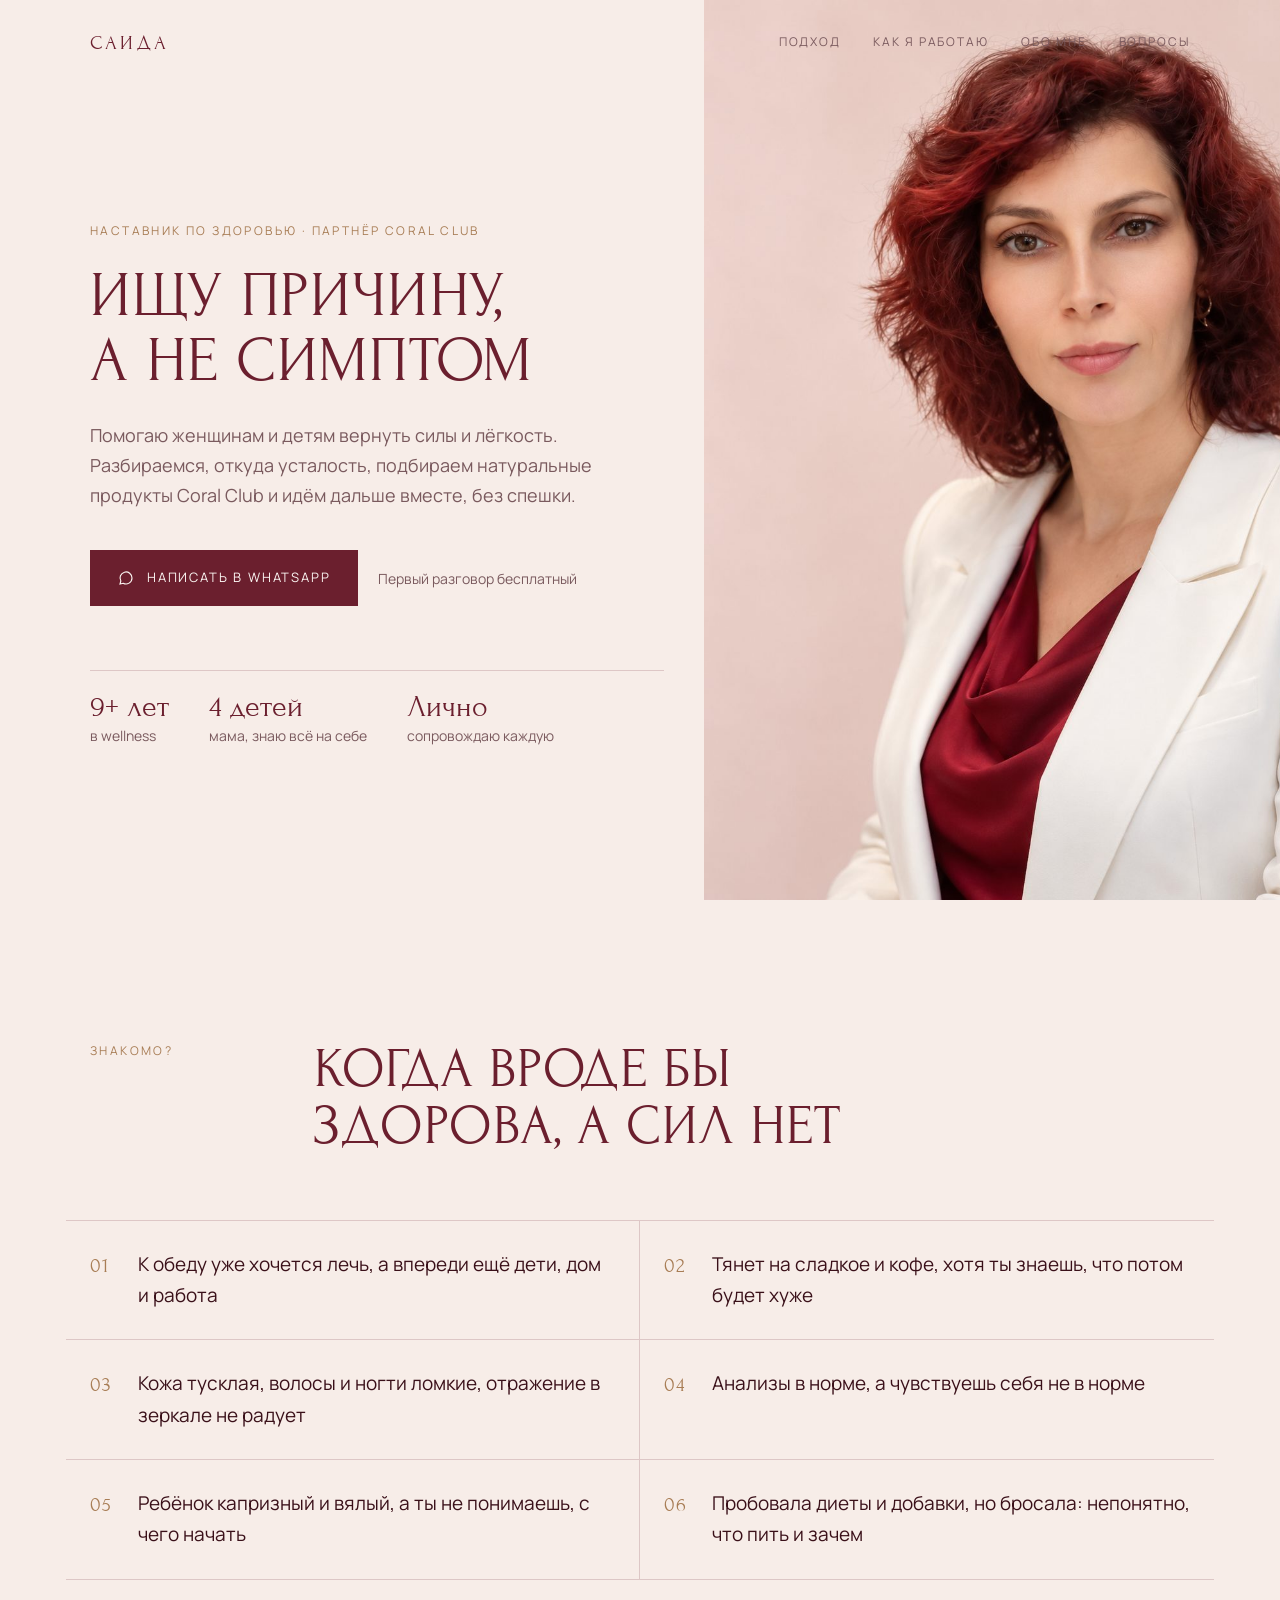
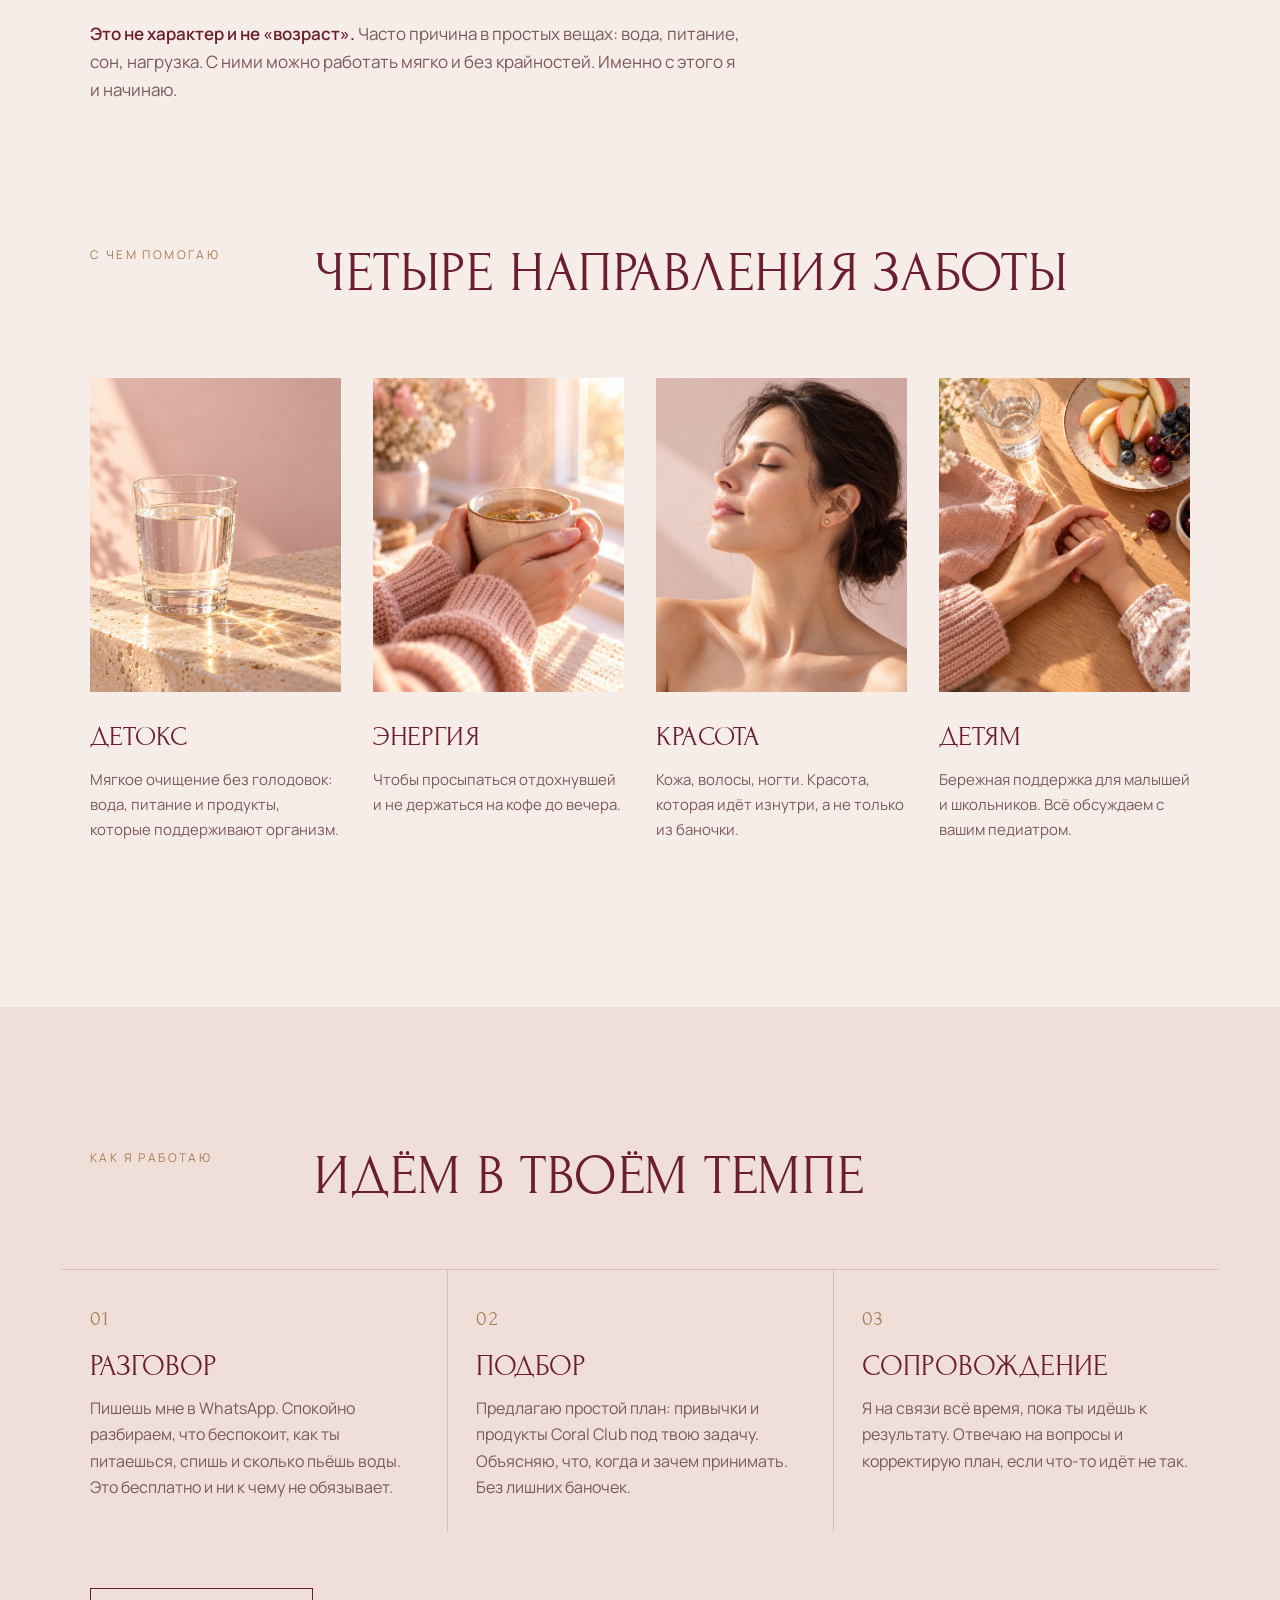
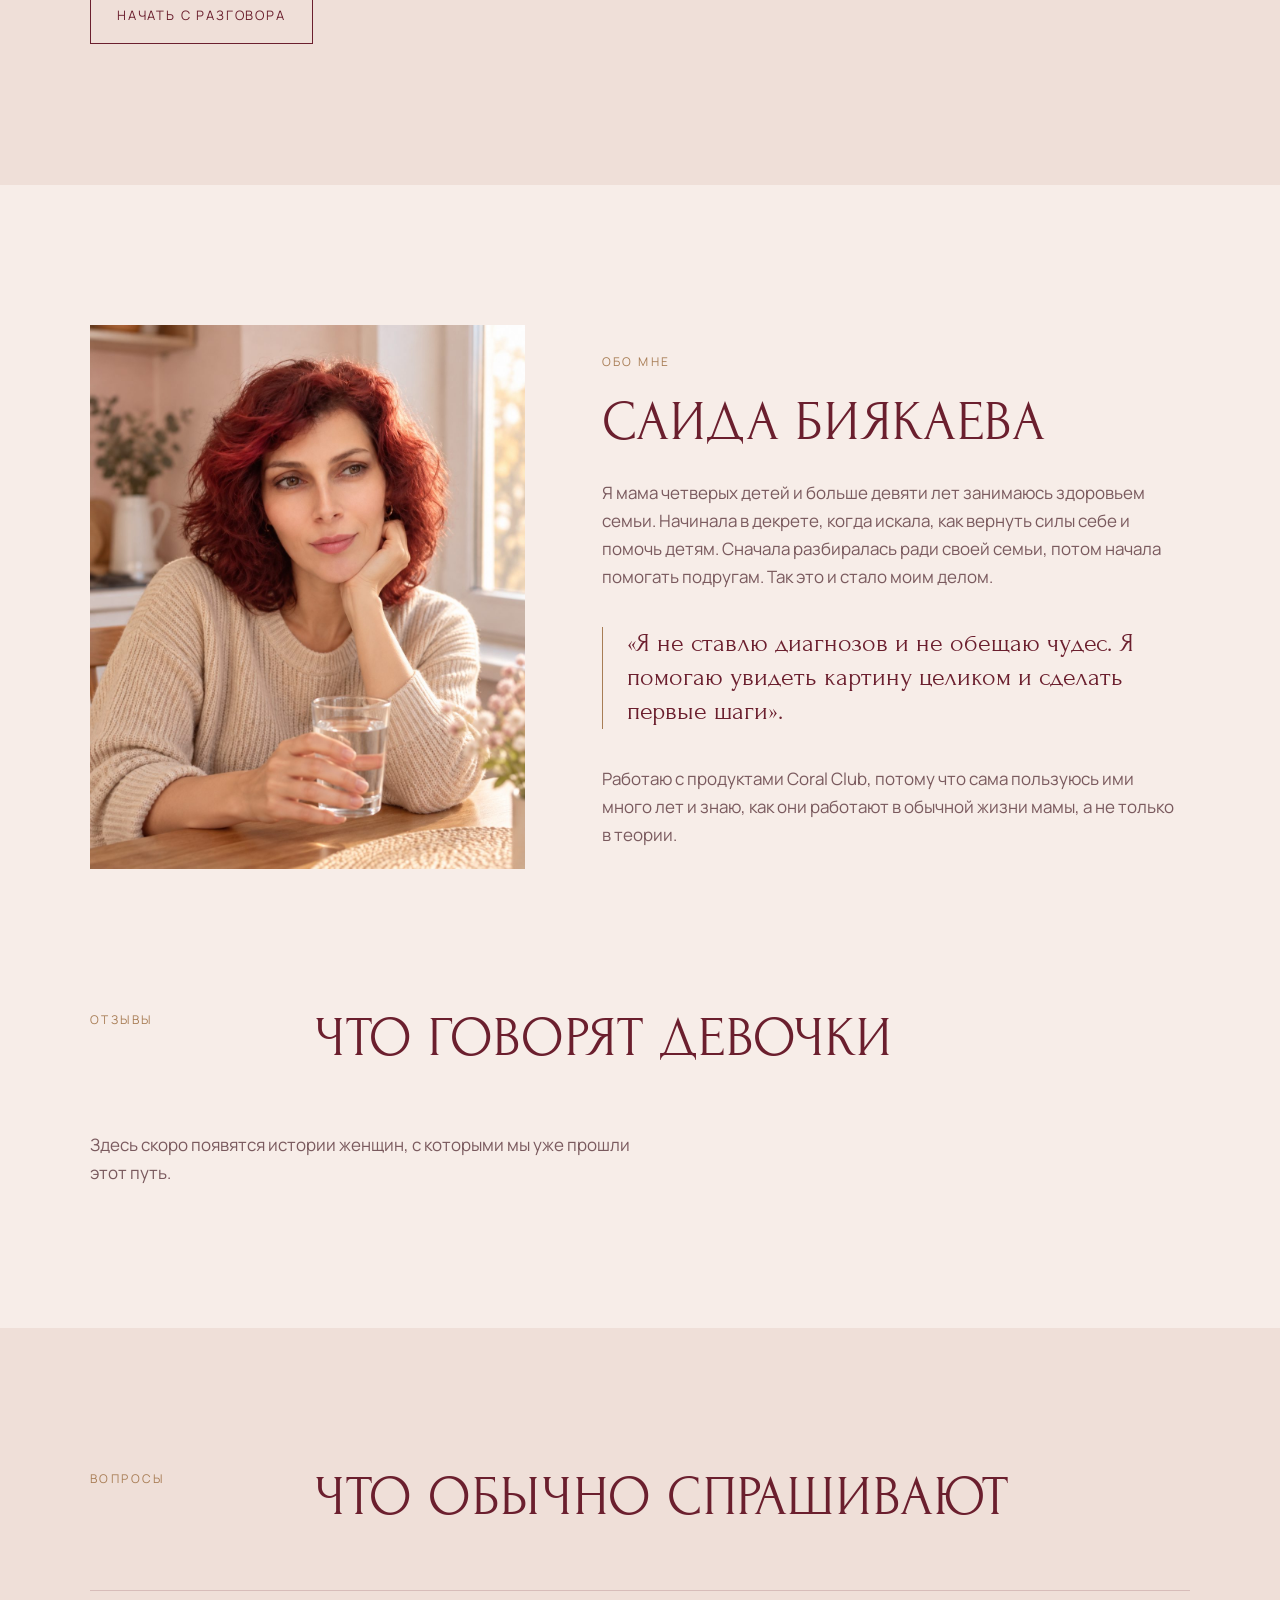
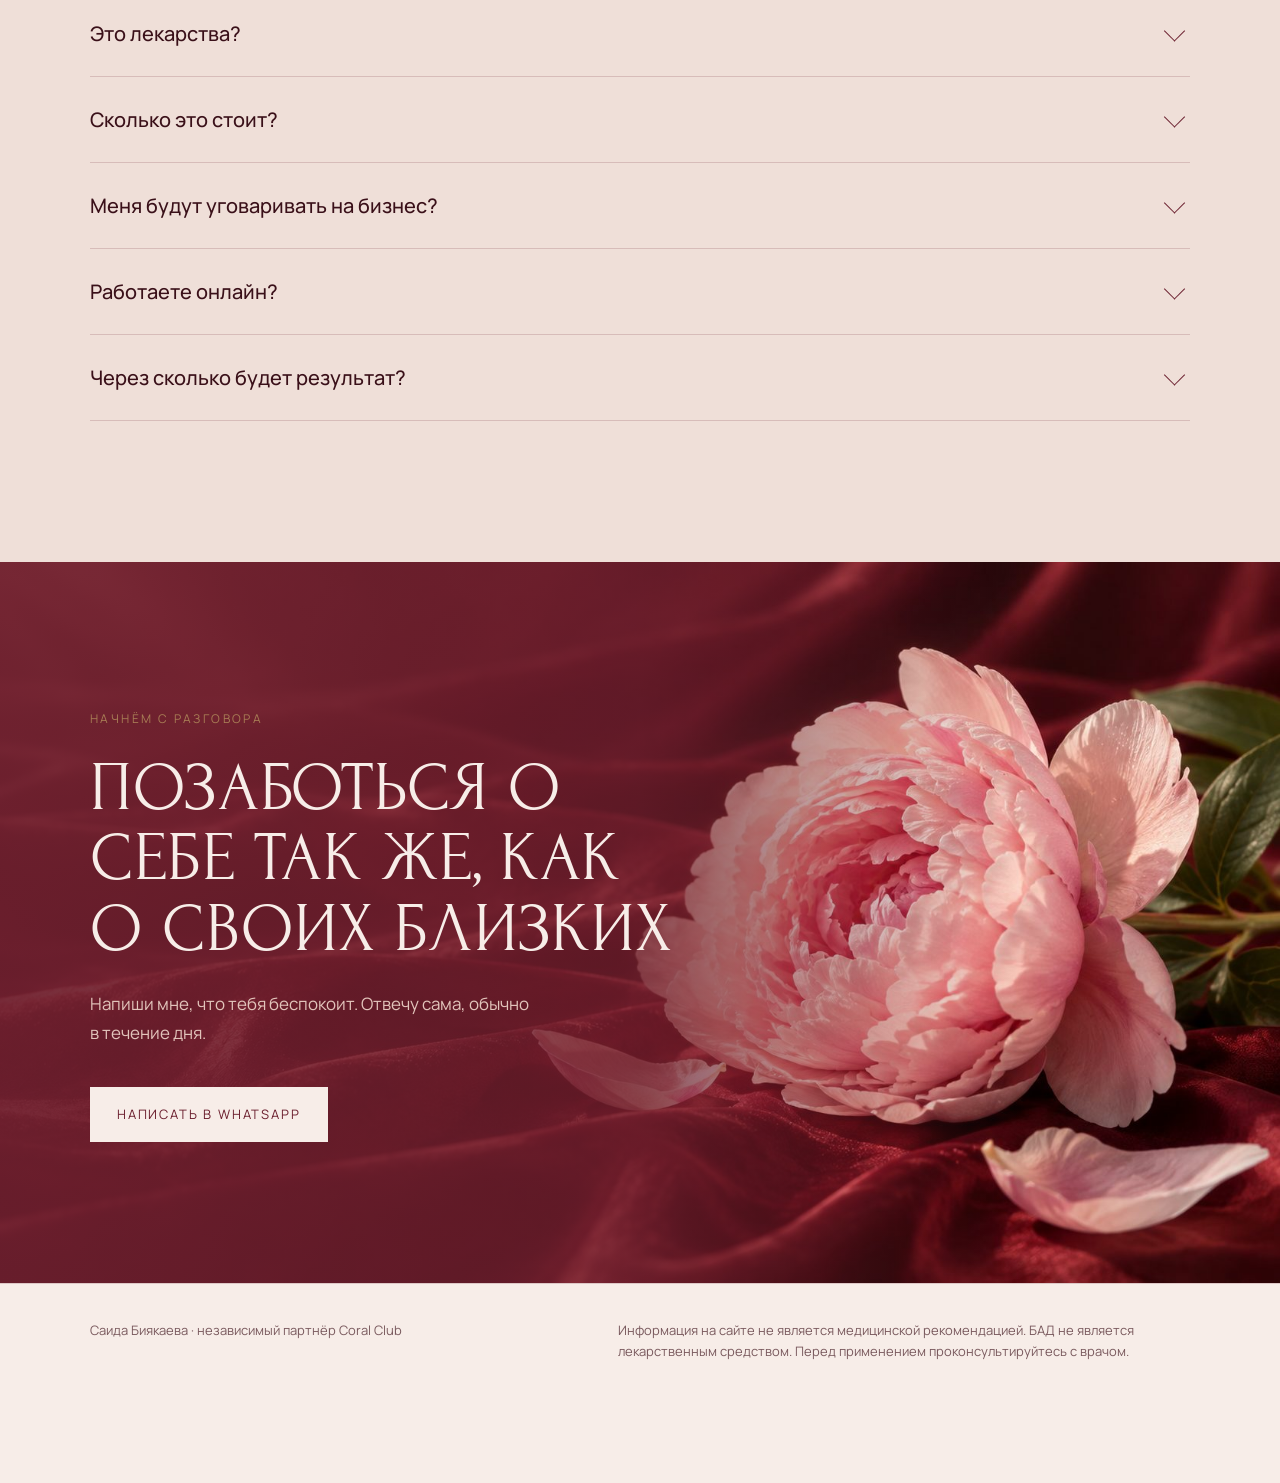
==== index.html @ 3ebedb91 "Preview: лендинг Саиды Биякаевой Co-Authored-By: Claude Opus 5.5 <noreply@anthropic.com>" ====
<!doctype html>
<html lang="ru" data-theme="powder">
<head>
<meta charset="utf-8">
<meta name="viewport" content="width=device-width, initial-scale=1">
<title>Саида Биякаева — сопровождение здоровья</title>
<meta name="robots" content="noindex, nofollow">
<meta name="description" content="Саида Биякаева, наставник по здоровью и партнёр Coral Club. Мягкое сопровождение для женщин и детей: вода, детокс, энергия, красота.">
<link rel="preconnect" href="https://fonts.googleapis.com">
<link rel="preconnect" href="https://fonts.gstatic.com" crossorigin>
<link href="https://fonts.googleapis.com/css2?family=Forum&family=Manrope:wght@400;500;600&display=swap" rel="stylesheet">
<style>
  /* Палитры: data-theme на <html>. Бордо Саиды — только текст, кнопки, линии. */
  :root,[data-theme="powder"]{
    --bg:#f7ede8; --bg-alt:#efdfd8; --surface:#fbf5f2;
    --text:#3a1019; --text-mute:#7a5a5e; --accent:#6b1f2e; --accent-ink:#fbf5f2;
    --line:rgba(107,31,46,.18); --brass:#a87d55;
    --shot-a:#e8d3cb; --shot-b:#d9bcb2; --shot-ink:#7a5a5e;
    --final-bg:#6b1f2e; --final-text:#f7ede8; --final-mute:#e2c4bb;
  }
  [data-theme="milk"]{
    --bg:#fbf8f5; --bg-alt:#f1e7e3; --surface:#ffffff;
    --text:#2c1a1d; --text-mute:#76676a; --accent:#7a2236; --accent-ink:#fff;
    --line:rgba(44,26,29,.14); --brass:#b08a63;
    --shot-a:#efe5e1; --shot-b:#e0d0ca; --shot-ink:#76676a;
    --final-bg:#f1e7e3; --final-text:#2c1a1d; --final-mute:#76676a;
  }
  [data-theme="rose"]{
    --bg:#f4e4e3; --bg-alt:#fbf3f1; --surface:#fffaf8;
    --text:#43121f; --text-mute:#80585f; --accent:#8c2840; --accent-ink:#fff;
    --line:rgba(140,40,64,.2); --brass:#b4876a;
    --shot-a:#ead1cf; --shot-b:#dbb6b3; --shot-ink:#80585f;
    --final-bg:#8c2840; --final-text:#fff4f2; --final-mute:#f0c9c9;
  }
  :root{ --wrap:1180px; --gut:clamp(16px,4vw,40px); }
  *{box-sizing:border-box;margin:0;padding:0}
  html{scroll-behavior:smooth}
  body{background:var(--bg);color:var(--text);font:400 17px/1.65 Manrope,system-ui,sans-serif;-webkit-font-smoothing:antialiased;transition:background .3s,color .3s}
  img{display:block;max-width:100%}
  a{color:inherit}
  .wrap{max-width:var(--wrap);margin:0 auto;padding:0 var(--gut)}
  .display{font-family:Forum,serif;font-weight:400;text-transform:uppercase;letter-spacing:.01em;line-height:1.02;text-wrap:balance;color:var(--accent)}
  .eyebrow{font-size:12px;letter-spacing:.2em;text-transform:uppercase;color:var(--brass)}
  .num{font-family:Forum,serif;color:var(--brass);font-size:20px;letter-spacing:.06em}
  p{text-wrap:pretty}

  .btn{display:inline-flex;align-items:center;gap:12px;border:1px solid var(--accent);background:var(--accent);color:var(--accent-ink);padding:16px 26px;font-size:13px;letter-spacing:.14em;text-transform:uppercase;text-decoration:none;transition:background .25s,color .25s,border-color .25s}
  .btn:hover{background:transparent;color:var(--accent)}
  .btn-ghost{background:transparent;color:var(--accent)}
  .btn-ghost:hover{background:var(--accent);color:var(--accent-ink)}
  .btn svg{width:18px;height:18px}
  :focus-visible{outline:2px solid var(--brass);outline-offset:3px}

  .shot{position:relative;background:linear-gradient(165deg,var(--shot-a) 0%,var(--shot-b) 100%);overflow:hidden}
  .shot img{width:100%;height:100%;object-fit:cover;position:relative;z-index:1}
  .shot::after{content:attr(data-art);position:absolute;inset:auto 0 0 0;padding:16px;font-size:12px;line-height:1.5;color:var(--shot-ink);letter-spacing:.02em}

  .top{position:absolute;inset:0 0 auto 0;z-index:5}
  .top .wrap{display:flex;justify-content:space-between;align-items:center;height:84px}
  .logo{font-family:Forum,serif;font-size:20px;letter-spacing:.16em;text-transform:uppercase;text-decoration:none;color:var(--accent)}
  .menu{display:flex;gap:32px;font-size:12px;letter-spacing:.16em;text-transform:uppercase}
  .menu a{text-decoration:none;color:var(--text-mute)} .menu a:hover{color:var(--accent)}

  .hero{min-height:100svh;display:grid;grid-template-columns:1.1fr .9fr}
  .hero-text{display:flex;flex-direction:column;justify-content:center;padding:140px var(--gut) 72px max(var(--gut),calc((100vw - var(--wrap))/2 + var(--gut)))}
  .hero h1{font-size:clamp(40px,5vw,76px);margin:22px 0 28px}
  .hero .lead{max-width:30em;color:var(--text-mute);font-size:18px}
  .hero .actions{margin-top:40px;display:flex;gap:20px;align-items:center;flex-wrap:wrap}
  .hero .note{font-size:14px;color:var(--text-mute)}
  .hero .shot{min-height:560px}
  .facts{border-top:1px solid var(--line);margin-top:64px;padding-top:20px;display:flex;gap:40px;flex-wrap:wrap;font-size:14px;color:var(--text-mute)}
  .facts b{display:block;font-family:Forum,serif;font-weight:400;font-size:30px;color:var(--accent);line-height:1.1}

  section{padding:clamp(80px,11vw,150px) 0}
  .sec-head{display:grid;grid-template-columns:200px 1fr;gap:24px;margin-bottom:64px}
  .sec-head h2{font-size:clamp(34px,4.4vw,60px)}

  .signs{display:grid;grid-template-columns:repeat(2,1fr);border-top:1px solid var(--line);margin-inline:-24px}
  .signs li{list-style:none;padding:28px 24px;border-bottom:1px solid var(--line);display:grid;grid-template-columns:48px 1fr;font-size:19px}
  .signs li:nth-child(odd){border-right:1px solid var(--line)}
    .signs-foot{margin-top:40px;max-width:40em;color:var(--text-mute)}
  .signs-foot strong{color:var(--accent);font-weight:600}

  .areas{display:grid;grid-template-columns:repeat(4,1fr);gap:8px;margin-inline:-12px}
  .area{padding:12px 12px 24px}
  .area .shot{aspect-ratio:4/5}
  .area h3{font-family:Forum,serif;font-weight:400;font-size:28px;text-transform:uppercase;margin:22px 0 8px;color:var(--accent)}
  .area p{font-size:15px;color:var(--text-mute)}

  .light-sec{background:var(--bg-alt)}
  .steps{display:grid;grid-template-columns:repeat(3,1fr);border-top:1px solid var(--line);margin-inline:-28px}
  .step{padding:32px 28px 32px}
  .step+.step{border-left:1px solid var(--line)}
  .step h3{font-family:Forum,serif;font-weight:400;font-size:30px;text-transform:uppercase;margin:16px 0 12px;line-height:1.05;color:var(--accent)}
  .step p{color:var(--text-mute);font-size:16px}

  .about{display:grid;grid-template-columns:.85fr 1.15fr;gap:clamp(32px,6vw,96px);align-items:center}
  .about .shot{aspect-ratio:4/5}
  .about h2{font-size:clamp(34px,4.4vw,60px);margin:20px 0 28px}
  .about p+p{margin-top:18px}
  .about p{color:var(--text-mute)}
  .about .quote{font-family:Forum,serif;font-size:26px;line-height:1.3;color:var(--accent);border-left:1px solid var(--brass);padding-left:24px;margin:36px 0}

  .reviews{display:grid;grid-template-columns:repeat(3,1fr);gap:20px}
  .review{background:var(--surface);border:1px solid var(--line);padding:32px;display:flex;flex-direction:column;justify-content:space-between;min-height:280px}
  .review p{font-size:16px}
  .review footer{margin-top:28px;font-size:13px;color:var(--text-mute);letter-spacing:.04em}
  .todo{border-style:dashed}

  .faq{border-top:1px solid var(--line)}
  .faq details{border-bottom:1px solid var(--line)}
  .faq summary{list-style:none;cursor:pointer;padding:26px 48px 26px 0;font-size:20px;font-weight:500;position:relative}
  .faq summary::-webkit-details-marker{display:none}
  .faq summary::after{content:"";position:absolute;right:8px;top:50%;width:14px;height:14px;border-right:1px solid var(--accent);border-bottom:1px solid var(--accent);transform:translateY(-70%) rotate(45deg);transition:transform .25s}
  .faq details[open] summary::after{transform:translateY(-30%) rotate(-135deg)}
  .faq details p{padding:0 0 28px;max-width:44em;color:var(--text-mute)}

  .final{position:relative;overflow:hidden;background:var(--final-bg);color:var(--final-text)}
  .final .shot{position:absolute;inset:0;z-index:0;background:none}
  .final .shot img{object-position:right center}
  .final::before{content:"";position:absolute;inset:0;z-index:1;background:linear-gradient(90deg,color-mix(in srgb,var(--final-bg) 92%,transparent) 0%,color-mix(in srgb,var(--final-bg) 78%,transparent) 50%,transparent 80%)}
  .final .shot::after{display:none}
  .final .wrap{position:relative;z-index:2}
  .final .display{color:var(--final-text)}
  .final h2{font-size:clamp(40px,5.4vw,78px);margin:22px 0 26px;max-width:10em}
  .final p{color:var(--final-mute);max-width:26em;margin:0 0 40px}
  .final .btn{background:var(--final-text);color:var(--final-bg);border-color:var(--final-text)}
  [data-theme="milk"] .final .btn{background:var(--accent);color:var(--accent-ink);border-color:var(--accent)}


  /* Интерактивные карточки: подъём, «магнит» за курсором, светлый тон */
  .lift{position:relative;cursor:default;transform:translate3d(0,0,0);transition:transform .45s cubic-bezier(.2,.8,.2,1),background-color .3s ease,box-shadow .45s ease;-webkit-tap-highlight-color:transparent}
  .lift.is-on{z-index:2;background-color:var(--surface);transform:translate3d(var(--mx,0px),calc(var(--my,0px) - 8px),0);box-shadow:0 22px 44px -22px rgba(107,31,46,.35),0 2px 8px rgba(107,31,46,.06)}
  .lift.is-on .num{color:var(--accent)}
  .lift .num,.lift h3{transition:color .3s}
  .review.lift.is-on{border-color:transparent}
  @media (prefers-reduced-motion:reduce){ .lift.is-on{transform:none} }
  .foot{border-top:1px solid var(--line);padding:36px 0 120px;font-size:13px;color:var(--text-mute)}
  .foot .wrap{display:flex;justify-content:space-between;gap:24px;flex-wrap:wrap}
  .foot .disc{max-width:44em}

  .sticky{position:fixed;left:16px;right:16px;bottom:16px;z-index:20;display:none;justify-content:center}
  .sticky .btn{width:100%;justify-content:center;box-shadow:0 10px 30px rgba(60,10,20,.25)}


  @media (max-width:980px){ .areas{grid-template-columns:repeat(2,1fr)} .reviews{grid-template-columns:1fr} }
  @media (max-width:820px){
    body{font-size:16px}
    .menu{display:none}
    .hero{grid-template-columns:1fr;min-height:auto}
    .hero .shot{order:-1;min-height:0;aspect-ratio:4/5;max-height:72svh}
    .hero-text{padding:40px var(--gut) 64px}
    .facts{gap:28px}
    .sec-head{grid-template-columns:1fr;margin-bottom:40px}
    .signs{grid-template-columns:1fr}
    .signs{margin-inline:-16px}
    .signs li:nth-child(n){padding:22px 16px;border-right:0}
    .areas{margin-inline:-8px} .area{padding:8px 8px 20px}
    .steps{grid-template-columns:1fr}
    .steps{margin-inline:-16px}
    .step,.step+.step{border-left:0;padding:28px 16px;border-bottom:1px solid var(--line)}
    .about{grid-template-columns:1fr}
    .sticky{display:flex}
    .final::before{background:color-mix(in srgb,var(--final-bg) 78%,transparent)}
    .final .shot img{object-position:72% center}
  }
  @media (max-width:520px){ .areas{grid-template-columns:1fr} }
  @media (prefers-reduced-motion:reduce){ html{scroll-behavior:auto} *{transition:none!important} }
</style>
</head>
<body>

<header class="top">
  <div class="wrap">
    <a class="logo" href="#">Саида</a>
    <nav class="menu" aria-label="Разделы">
      <a href="#approach">Подход</a><a href="#steps">Как я работаю</a><a href="#about">Обо мне</a><a href="#faq">Вопросы</a>
    </nav>
  </div>
</header>

<main>
  <!-- 1. Первый экран -->
  <section class="hero" style="padding:0">
    <div class="hero-text">
      <span class="eyebrow">Наставник по здоровью · партнёр Coral Club</span>
      <h1 class="display">Ищу причину,<br>а не симптом</h1>
      <p class="lead">Помогаю женщинам и детям вернуть силы и лёгкость. Разбираемся, откуда усталость, подбираем натуральные продукты Coral Club и идём дальше вместе, без спешки.</p>
      <div class="actions">
        <a class="btn wa" href="#"><svg viewBox="0 0 24 24" fill="none" stroke="currentColor" stroke-width="1.5" aria-hidden="true"><path d="M20 12a8 8 0 0 1-11.8 7L4 20l1.1-4A8 8 0 1 1 20 12Z"/></svg>Написать в WhatsApp</a>
        <span class="note">Первый разговор бесплатный</span>
      </div>
      <div class="facts">
        <div><b>9+ лет</b>в wellness</div>
        <div><b>4 детей</b>мама, знаю всё на себе</div>
        <div><b>Лично</b>сопровождаю каждую</div>
      </div>
    </div>
    <figure class="shot" data-art="ФОТО САИДЫ: по пояс, белый жакет, мягкий дневной свет, светлый фон. Файл img/saida-hero.jpg">
      <img src="img/saida-hero.jpg" alt="Саида Биякаева" onerror="this.remove()">
    </figure>
  </section>

  <!-- 2. Знакомо? -->
  <section id="approach">
    <div class="wrap">
      <div class="sec-head">
        <span class="eyebrow">Знакомо?</span>
        <h2 class="display">Когда вроде бы здорова, а сил нет</h2>
      </div>
      <ul class="signs">
        <li class="lift"><span class="num">01</span>К обеду уже хочется лечь, а впереди ещё дети, дом и работа</li>
        <li class="lift"><span class="num">02</span>Тянет на сладкое и кофе, хотя ты знаешь, что потом будет хуже</li>
        <li class="lift"><span class="num">03</span>Кожа тусклая, волосы и ногти ломкие, отражение в зеркале не радует</li>
        <li class="lift"><span class="num">04</span>Анализы в норме, а чувствуешь себя не в норме</li>
        <li class="lift"><span class="num">05</span>Ребёнок капризный и вялый, а ты не понимаешь, с чего начать</li>
        <li class="lift"><span class="num">06</span>Пробовала диеты и добавки, но бросала: непонятно, что пить и зачем</li>
      </ul>
      <p class="signs-foot"><strong>Это не характер и не «возраст».</strong> Часто причина в простых вещах: вода, питание, сон, нагрузка. С ними можно работать мягко и без крайностей. Именно с этого я и начинаю.</p>
    </div>
  </section>

  <!-- 3. Направления -->
  <section style="padding-top:0">
    <div class="wrap">
      <div class="sec-head">
        <span class="eyebrow">С чем помогаю</span>
        <h2 class="display">Четыре направления заботы</h2>
      </div>
      <div class="areas">
        <article class="area lift">
          <figure class="shot" data-art="Стакан воды в солнечном луче, светлый фон. img/water.jpg"><img src="img/water.jpg" alt="" onerror="this.remove()"></figure>
          <h3>Детокс</h3>
          <p>Мягкое очищение без голодовок: вода, питание и продукты, которые поддерживают организм.</p>
        </article>
        <article class="area lift">
          <figure class="shot" data-art="Утро, руки держат чашку у окна. img/energy.jpg"><img src="img/energy.jpg" alt="" onerror="this.remove()"></figure>
          <h3>Энергия</h3>
          <p>Чтобы просыпаться отдохнувшей и не держаться на кофе до вечера.</p>
        </article>
        <article class="area lift">
          <figure class="shot" data-art="Профиль женщины, боковой свет, кожа крупно. img/beauty.jpg"><img src="img/beauty.jpg" alt="" onerror="this.remove()"></figure>
          <h3>Красота</h3>
          <p>Кожа, волосы, ногти. Красота, которая идёт изнутри, а не только из баночки.</p>
        </article>
        <article class="area lift">
          <figure class="shot" data-art="Рука мамы и ладошка ребёнка, фрукты на столе. img/kids.jpg"><img src="img/kids.jpg" alt="" onerror="this.remove()"></figure>
          <h3>Детям</h3>
          <p>Бережная поддержка для малышей и школьников. Всё обсуждаем с вашим педиатром.</p>
        </article>
      </div>
    </div>
  </section>

  <!-- 4. Как я работаю -->
  <section id="steps" class="light-sec">
    <div class="wrap">
      <div class="sec-head">
        <span class="eyebrow">Как я работаю</span>
        <h2 class="display">Идём в твоём темпе</h2>
      </div>
      <div class="steps">
        <div class="step lift"><span class="num">01</span><h3>Разговор</h3><p>Пишешь мне в WhatsApp. Спокойно разбираем, что беспокоит, как ты питаешься, спишь и сколько пьёшь воды. Это бесплатно и ни к чему не обязывает.</p></div>
        <div class="step lift"><span class="num">02</span><h3>Подбор</h3><p>Предлагаю простой план: привычки и продукты Coral Club под твою задачу. Объясняю, что, когда и зачем принимать. Без лишних баночек.</p></div>
        <div class="step lift"><span class="num">03</span><h3>Сопровождение</h3><p>Я на связи всё время, пока ты идёшь к результату. Отвечаю на вопросы и корректирую план, если что-то идёт не так.</p></div>
      </div>
      <div style="margin-top:56px"><a class="btn btn-ghost wa" href="#">Начать с разговора</a></div>
    </div>
  </section>

  <!-- 5. Обо мне -->
  <section id="about">
    <div class="wrap about">
      <figure class="shot" data-art="ВТОРОЕ ФОТО САИДЫ: в жизни, дома или с продуктами, тёплый свет. img/saida-about.jpg">
        <img src="img/saida-about.jpg" alt="Саида Биякаева" onerror="this.remove()">
      </figure>
      <div>
        <span class="eyebrow">Обо мне</span>
        <h2 class="display">Саида Биякаева</h2>
        <p>Я мама четверых детей и больше девяти лет занимаюсь здоровьем семьи. Начинала в декрете, когда искала, как вернуть силы себе и помочь детям. Сначала разбиралась ради своей семьи, потом начала помогать подругам. Так это и стало моим делом.</p>
        <p class="quote">«Я не ставлю диагнозов и не обещаю чудес. Я помогаю увидеть картину целиком и сделать первые шаги».</p>
        <p>Работаю с продуктами Coral Club, потому что сама пользуюсь ими много лет и знаю, как они работают в обычной жизни мамы, а не только в теории.</p>
      </div>
    </div>
  </section>

  <!-- 6. Отзывы -->
  <section style="padding-top:0">
    <div class="wrap">
      <div class="sec-head">
        <span class="eyebrow">Отзывы</span>
        <h2 class="display">Что говорят девочки</h2>
      </div>
      <p style="color:var(--text-mute);max-width:36em">Здесь скоро появятся истории женщин, с которыми мы уже прошли этот путь.</p>
    </div>
  </section>

  <!-- 7. Вопросы -->
  <section id="faq" class="light-sec">
    <div class="wrap">
      <div class="sec-head">
        <span class="eyebrow">Вопросы</span>
        <h2 class="display">Что обычно спрашивают</h2>
      </div>
      <div class="faq">
        <details><summary>Это лекарства?</summary><p>Нет. Продукты Coral Club относятся к БАД и функциональному питанию, они не заменяют лечение. Если у вас есть диагноз, беременность или вы подбираете что-то ребёнку, обязательно согласуйте план с врачом. Я подскажу, о чём его спросить.</p></details>
        <details><summary>Сколько это стоит?</summary><p>Разговор и подбор бесплатные. Платите только за продукты, которые решите взять. Я помогу оформить клубную карту, по ней продукты дешевле, чем в розницу.</p></details>
        <details><summary>Меня будут уговаривать на бизнес?</summary><p>Нет. Если вам интересно только здоровье, мы говорим только о здоровье. О партнёрстве рассказываю, только если вы сами спросите.</p></details>
        <details><summary>Работаете онлайн?</summary><p>Да, всё сопровождение идёт в WhatsApp. Продукты доставляют по всей России.</p></details>
        <details><summary>Через сколько будет результат?</summary><p>У всех по-разному, и я не буду называть сроки наугад. Первые изменения в самочувствии многие замечают в первые недели, если меняют привычки, а не только пьют продукты.</p></details>
      </div>
    </div>
  </section>

  <!-- 8. Финал -->
  <section class="final">
    <figure class="shot" data-art=""><img src="img/peony.jpg" alt="" onerror="this.remove()"></figure>
    <div class="wrap">
      <span class="eyebrow">Начнём с разговора</span>
      <h2 class="display">Позаботься о себе так же, как о своих близких</h2>
      <p>Напиши мне, что тебя беспокоит. Отвечу сама, обычно в течение дня.</p>
      <a class="btn wa" href="#">Написать в WhatsApp</a>
    </div>
  </section>
</main>

<footer class="foot">
  <div class="wrap">
    <span>Саида Биякаева · независимый партнёр Coral Club</span>
    <span class="disc">Информация на сайте не является медицинской рекомендацией. БАД не является лекарственным средством. Перед применением проконсультируйтесь с врачом.</span>
  </div>
</footer>

<div class="sticky"><a class="btn wa" href="#">Написать в WhatsApp</a></div>

<script>
  // Одна точка правки: номер и текст первого сообщения
  const WA = 'https://wa.me/79894764183?text=' + encodeURIComponent('Здравствуйте, Саида! Я с вашего сайта, хочу узнать подробнее.');
  document.querySelectorAll('a.wa').forEach(a => { a.href = WA; a.target = '_blank'; a.rel = 'noopener'; });


  // Карточки-«магниты». Мышь: подъём при наведении + лёгкое притяжение к курсору. Телефон: подсветка по касанию.
  const cards = document.querySelectorAll('.lift');
  const fine = matchMedia('(hover:hover) and (pointer:fine)').matches;
  const calm = matchMedia('(prefers-reduced-motion:reduce)').matches;
  const off = c => { c.classList.remove('is-on'); c.style.removeProperty('--mx'); c.style.removeProperty('--my'); };
  cards.forEach(c => {
    if (fine) {
      c.addEventListener('pointerenter', () => c.classList.add('is-on'));
      c.addEventListener('pointerleave', () => off(c));
      if (!calm) c.addEventListener('pointermove', e => {
        const r = c.getBoundingClientRect();
        c.style.setProperty('--mx', ((e.clientX - r.left) / r.width - .5) * 10 + 'px');
        c.style.setProperty('--my', ((e.clientY - r.top) / r.height - .5) * 8 + 'px');
      });
    } else {
      c.addEventListener('click', () => { cards.forEach(o => o !== c && off(o)); c.classList.add('is-on'); });
    }
  });
  if (!fine) document.addEventListener('click', e => { if (!e.target.closest('.lift')) cards.forEach(off); });
</script>
</body>
</html>
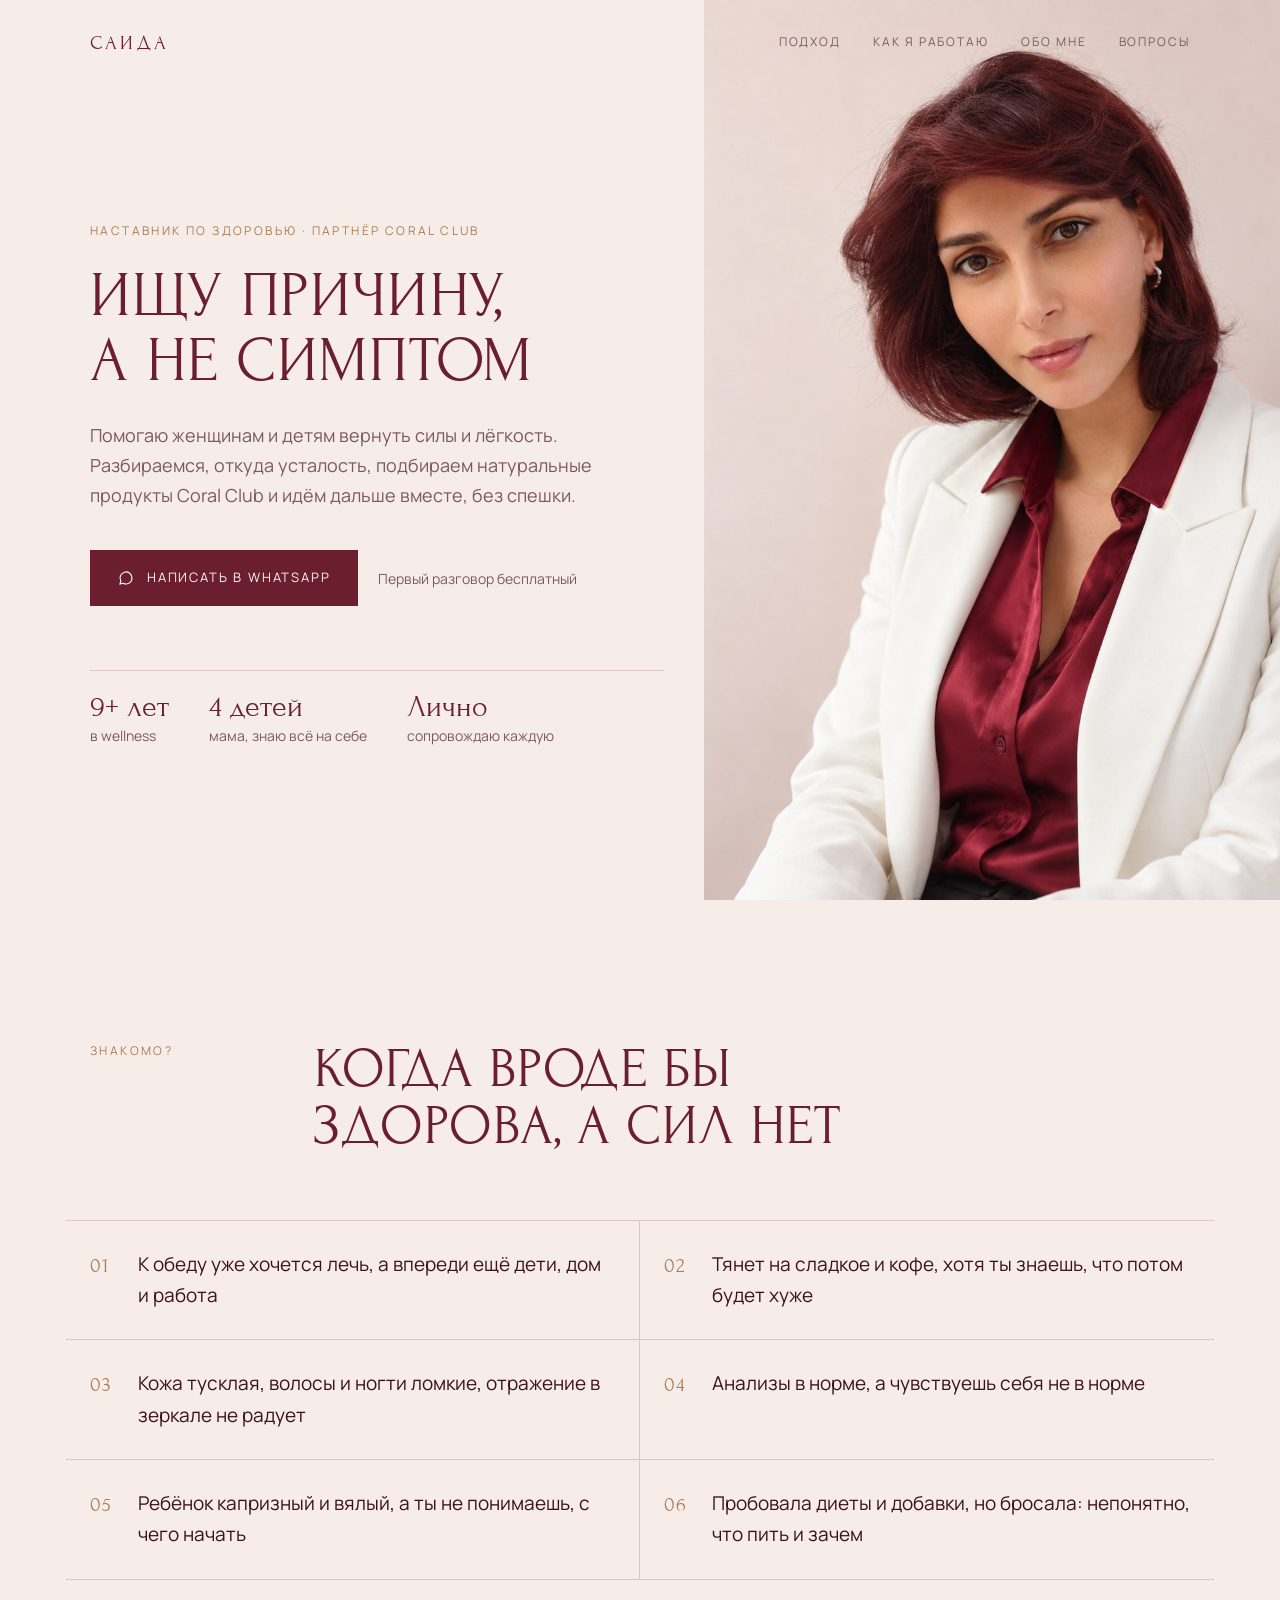
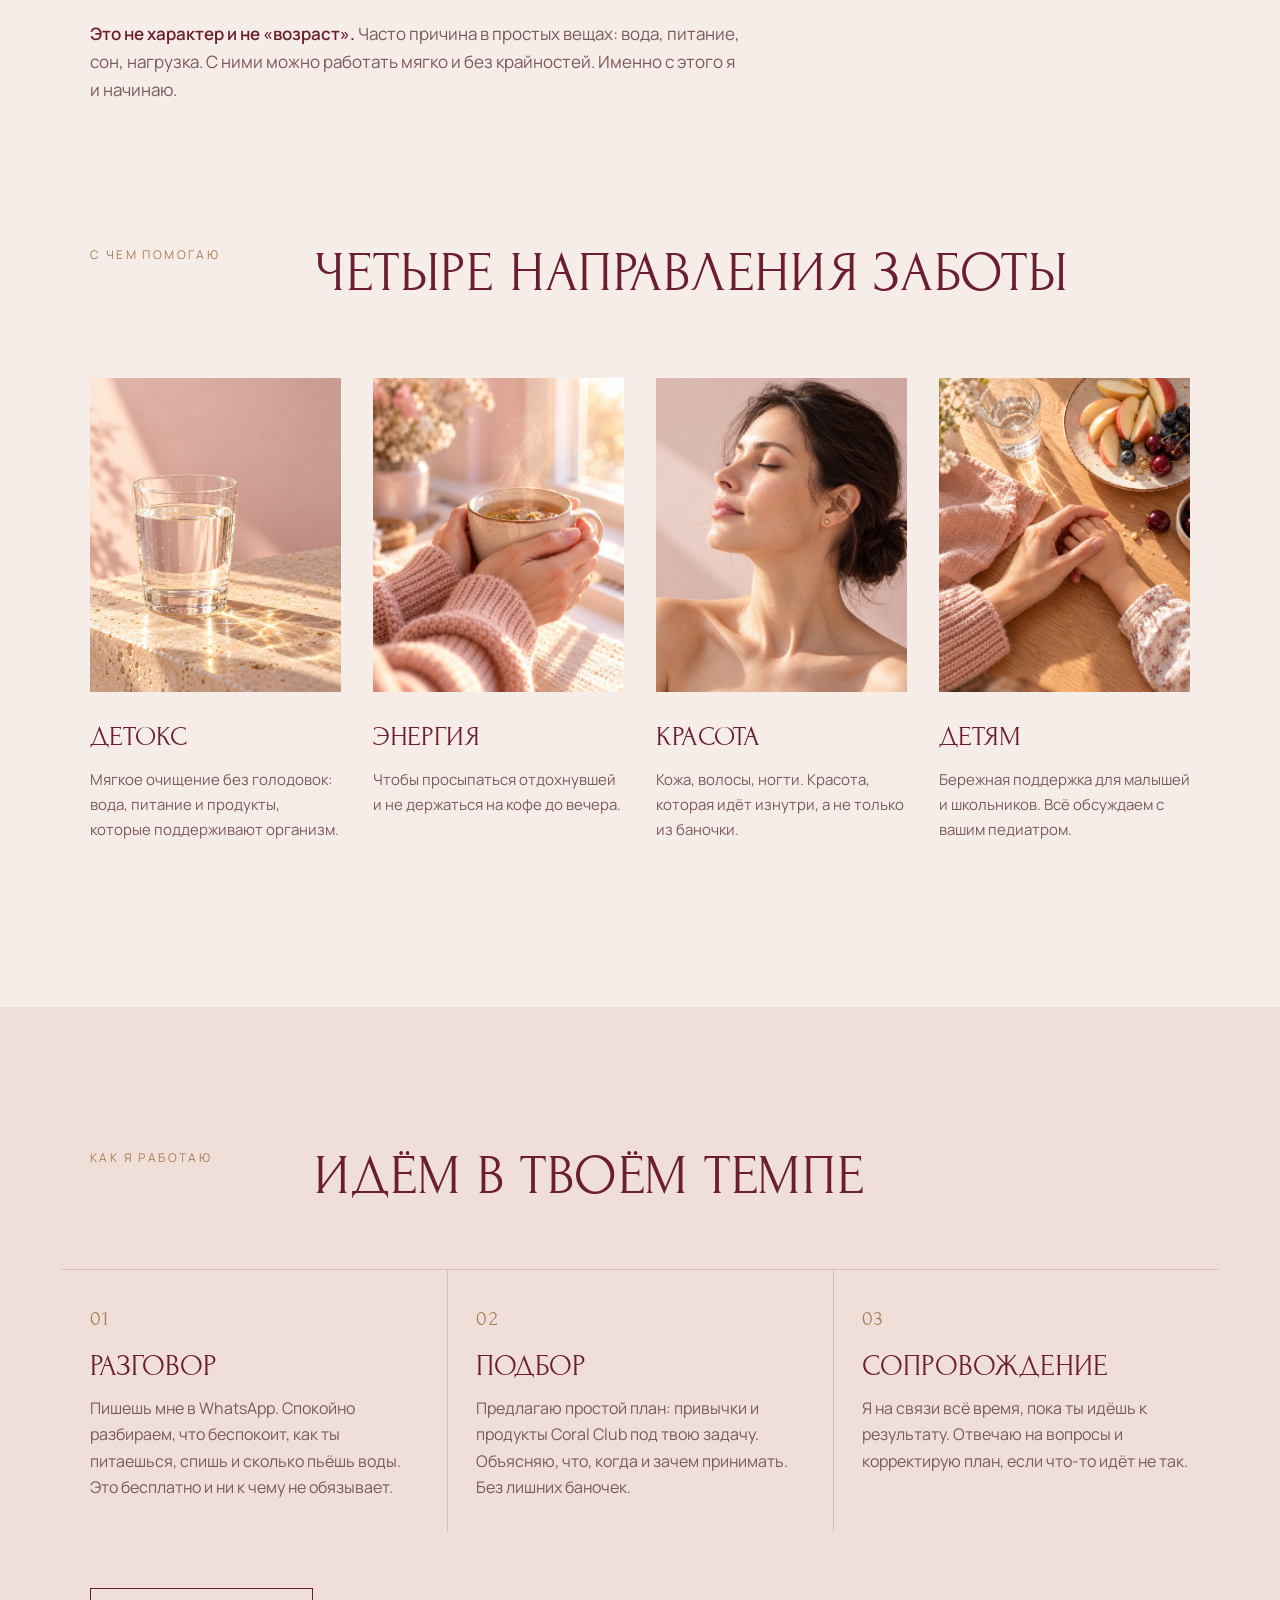
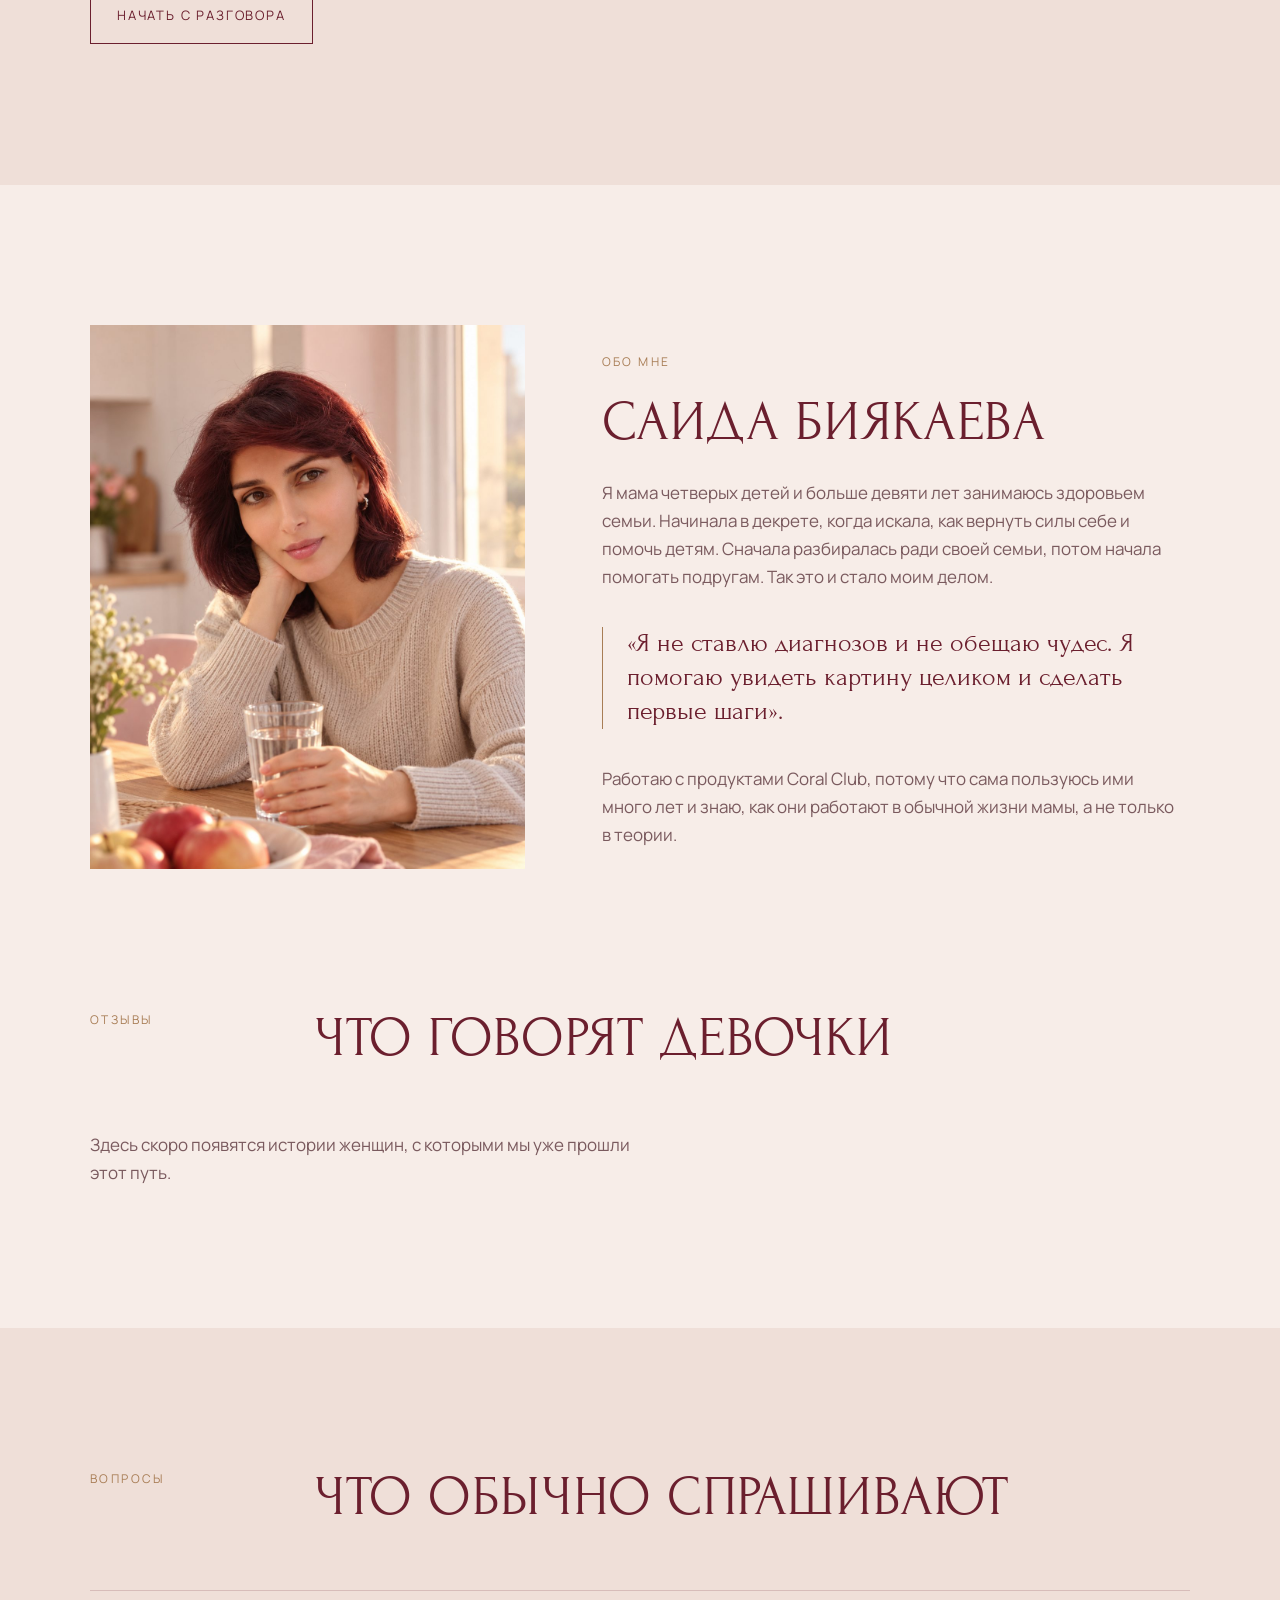
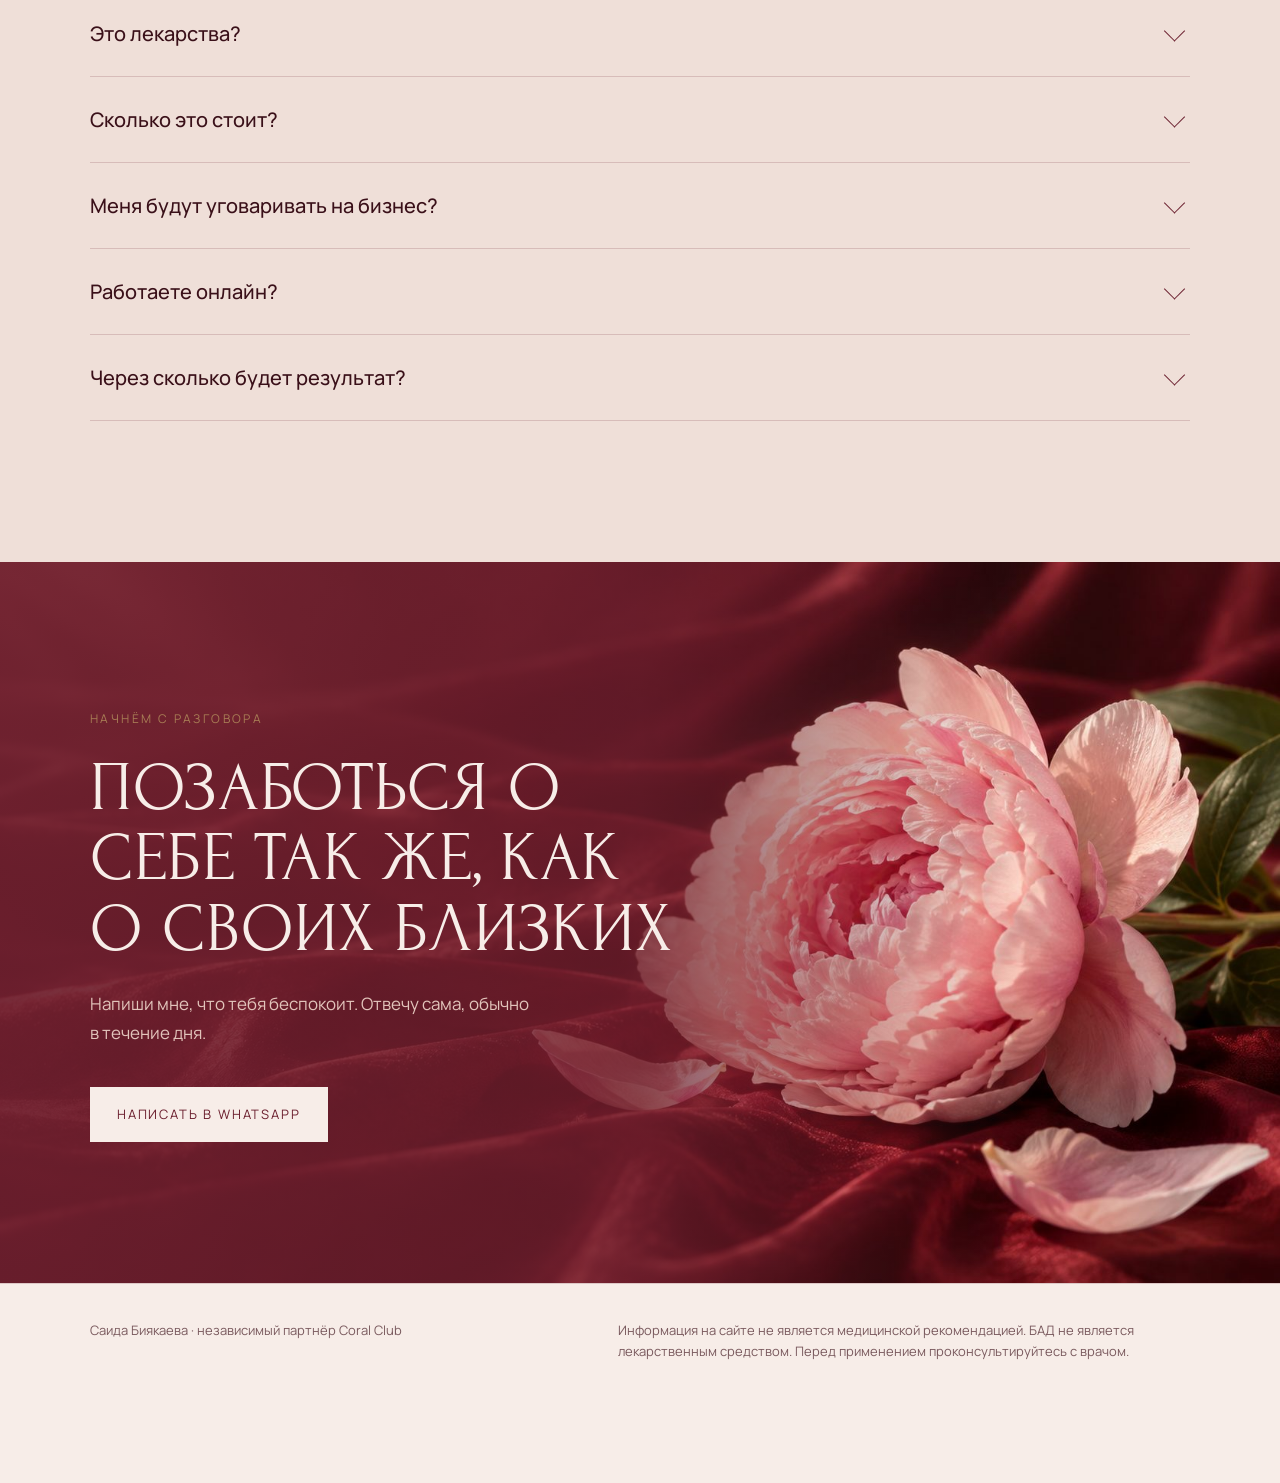
==== commit a6d098f7: "Метки источников для WhatsApp, анкета для команды Co-Authored-By: Claude Opus 5.5 <noreply@anthropic" ====
--- a/index.html
+++ b/index.html
@@ -105,6 +105,8 @@
   .review{background:var(--surface);border:1px solid var(--line);padding:32px;display:flex;flex-direction:column;justify-content:space-between;min-height:280px}
   .review p{font-size:16px}
   .review footer{margin-top:28px;font-size:13px;color:var(--text-mute);letter-spacing:.04em}
+  .reviews-note{margin-top:20px;font-size:13px;color:var(--text-mute)}
+  .review p::before{content:"«";display:block;font-family:Forum,serif;font-size:44px;line-height:.6;color:var(--brass);margin-bottom:14px}
   .todo{border-style:dashed}
 
   .faq{border-top:1px solid var(--line)}
@@ -335,8 +337,32 @@
 
 <script>
   // Одна точка правки: номер и текст первого сообщения
-  const WA = 'https://wa.me/79894764183?text=' + encodeURIComponent('Здравствуйте, Саида! Я с вашего сайта, хочу узнать подробнее.');
-  document.querySelectorAll('a.wa').forEach(a => { a.href = WA; a.target = '_blank'; a.rel = 'noopener'; });
+  const PHONE = '79894764183';
+  // Метки источников: ссылка вида ?from=insta меняет первое сообщение, и Саида видит, откуда пришёл человек.
+  const SOURCES = {
+    insta:   'ссылка из Instagram',
+    stories: 'ссылка из сторис',
+    status:  'ссылка из статуса WhatsApp',
+    auto:    'ссылка из автоответа',
+    chat:    'ссылка из чата',
+    friend:  'ссылка от знакомой',
+    qr:      'QR-код',
+    team:    'ссылка от команды'
+  };
+  let from = '';
+  try { from = new URLSearchParams(location.search).get('from') || sessionStorage.getItem('saida-from') || ''; sessionStorage.setItem('saida-from', from); } catch (e) {}
+  const label = SOURCES[from];
+  const text = label
+    ? 'Здравствуйте, Саида! Пишу с вашего сайта (' + label + '). Хочу узнать подробнее.'
+    : 'Здравствуйте, Саида! Я с вашего сайта, хочу узнать подробнее.';
+  const WA = 'https://wa.me/' + PHONE + '?text=' + encodeURIComponent(text);
+
+  // Яндекс Метрика: вписать номер счётчика, когда он будет создан. Клик по кнопке WhatsApp считается целью.
+  const METRIKA_ID = null;
+  document.querySelectorAll('a.wa').forEach(a => {
+    a.href = WA; a.target = '_blank'; a.rel = 'noopener';
+    a.addEventListener('click', () => { if (METRIKA_ID && window.ym) ym(METRIKA_ID, 'reachGoal', 'whatsapp', { from: from || 'direct' }); });
+  });
 
 
   // Карточки-«магниты». Мышь: подъём при наведении + лёгкое притяжение к курсору. Телефон: подсветка по касанию.
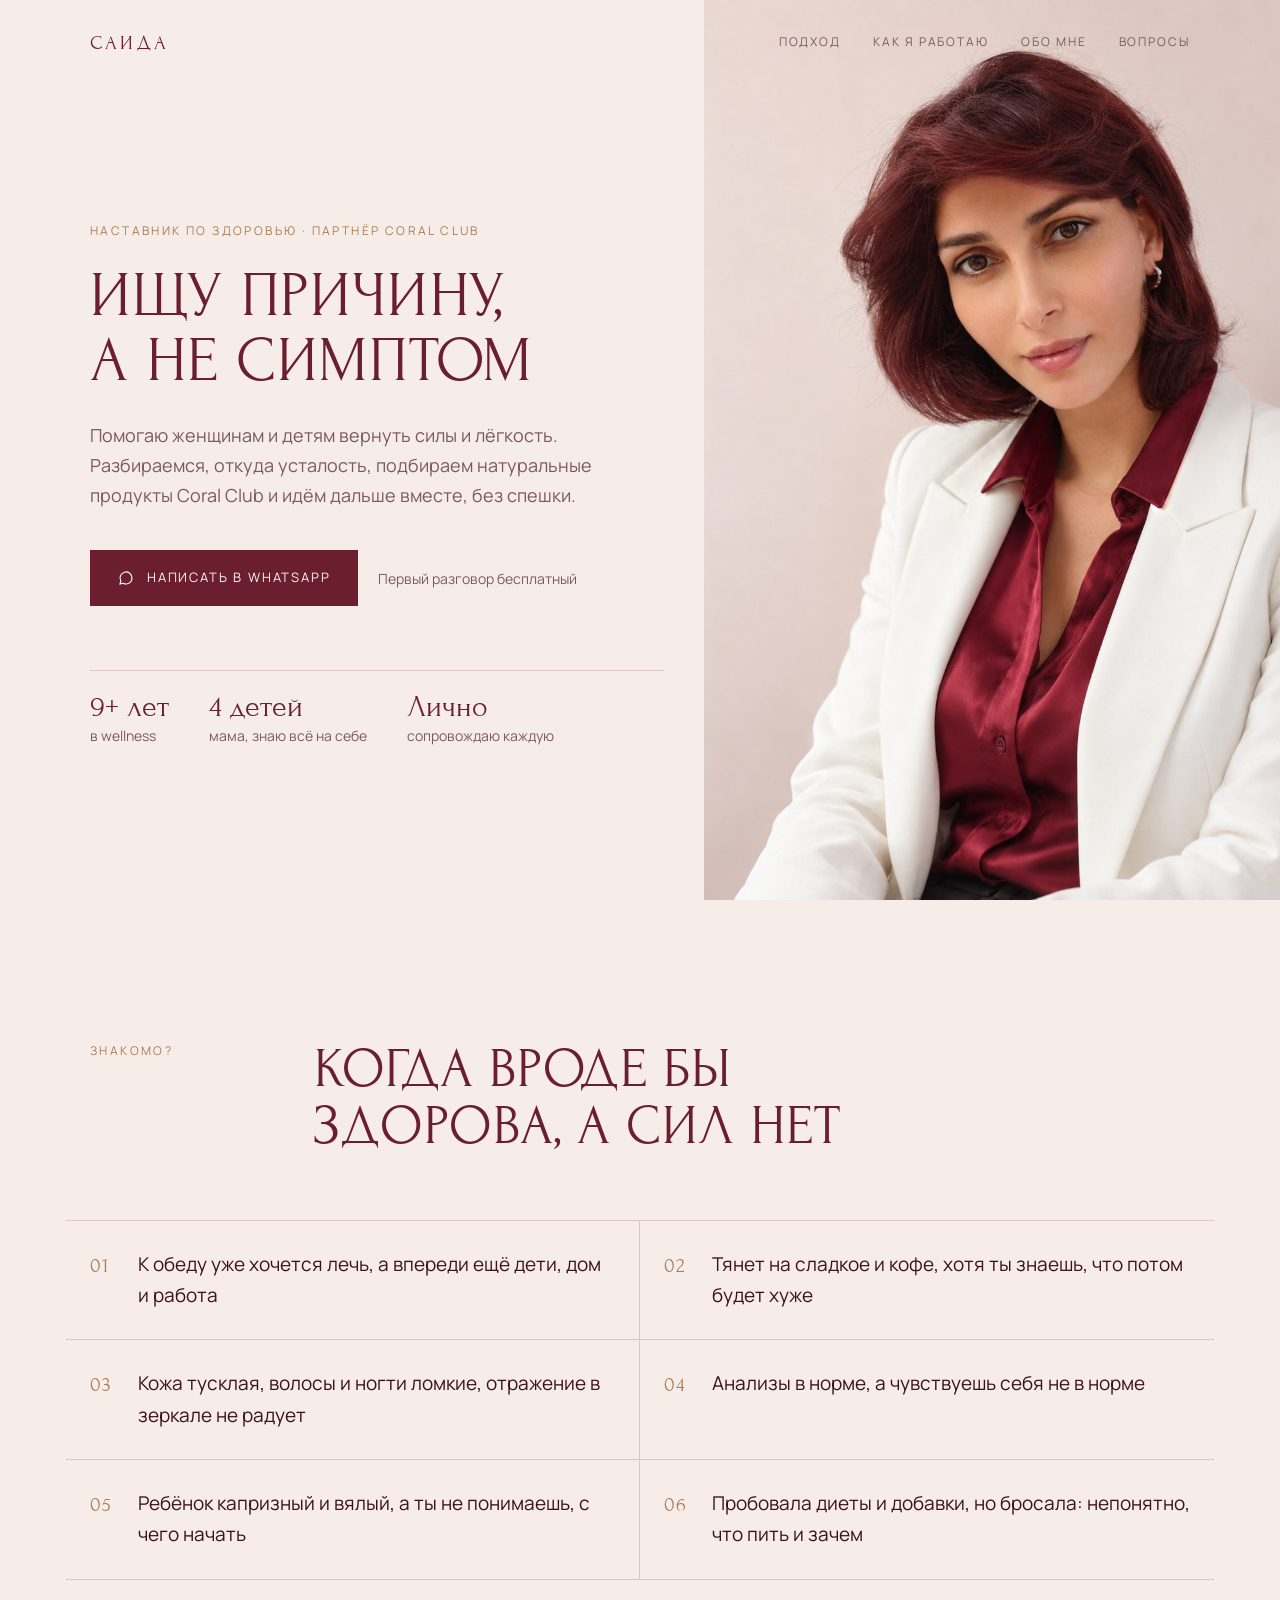
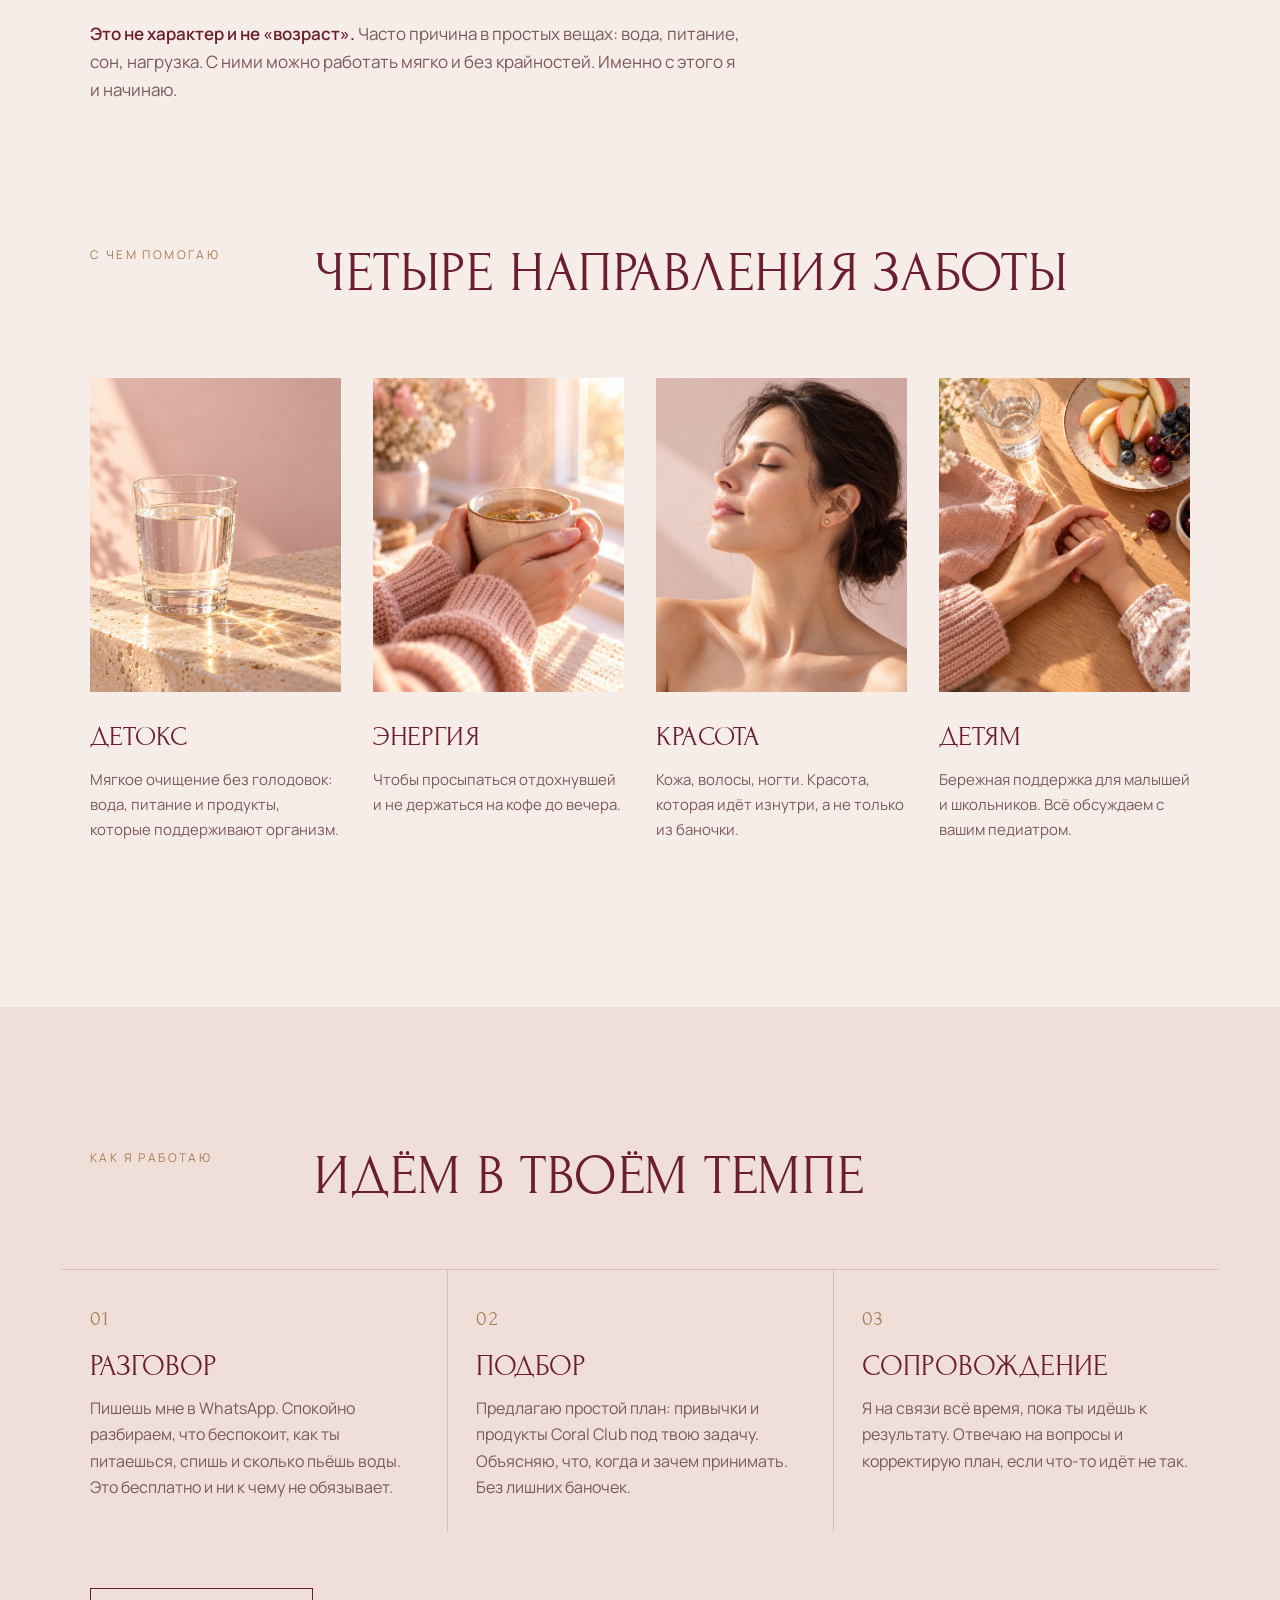
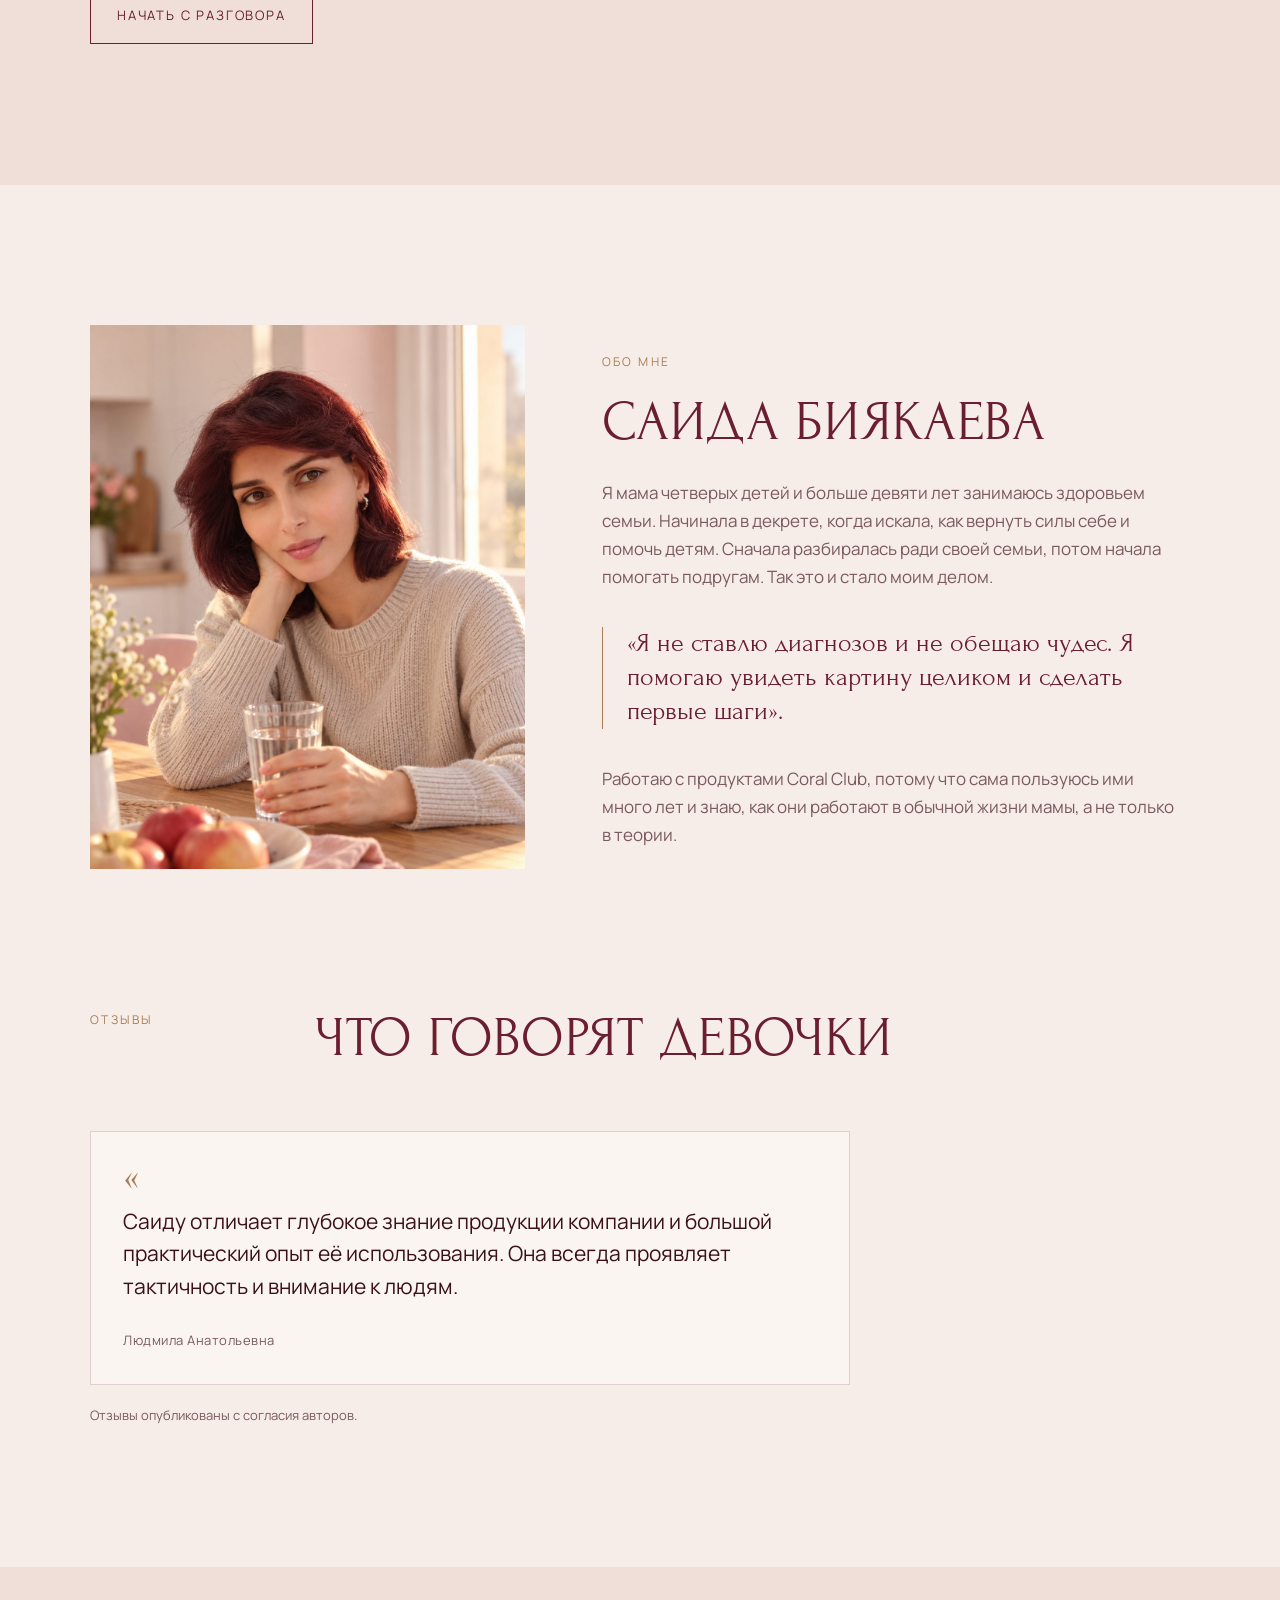
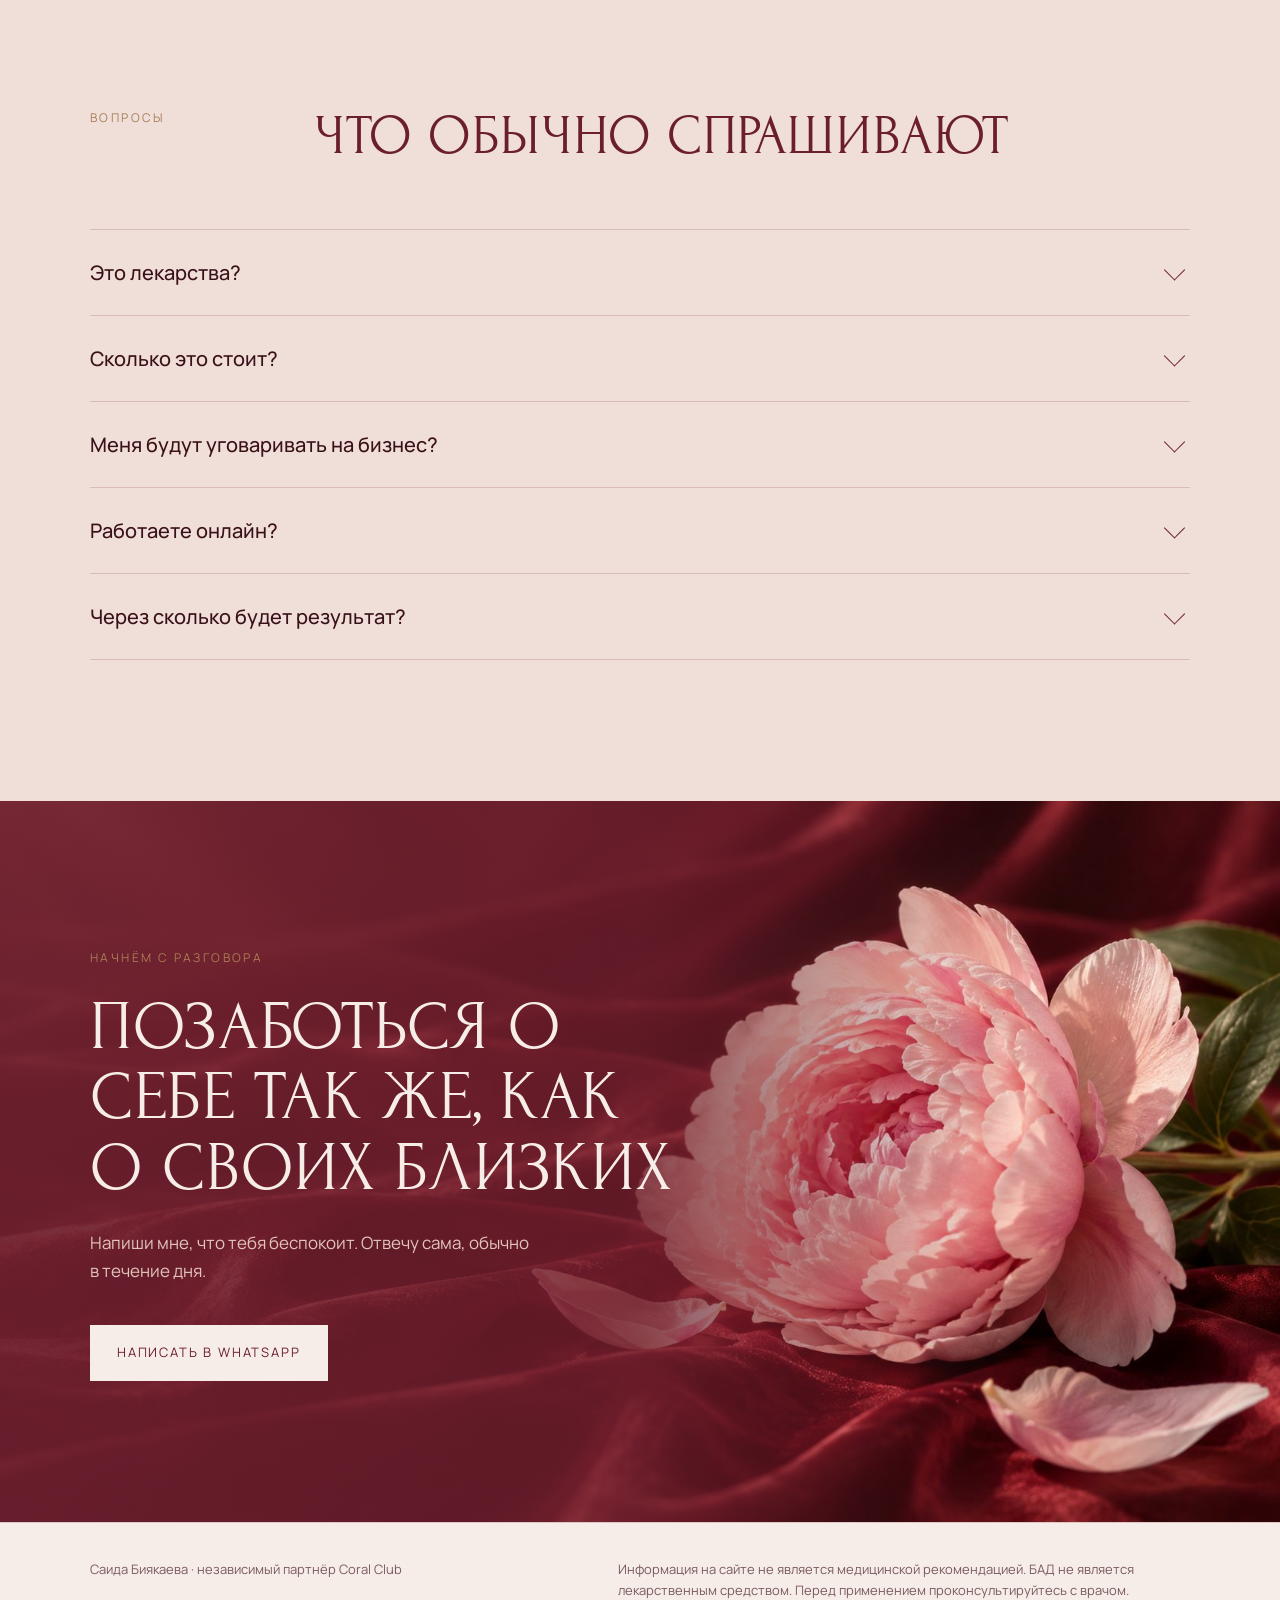
==== commit 8f7af77f: "Отзыв Людмилы Анатольевны; уточнение про поле «Название» в инструкции Co-Authored-By: Claude Opus 5." ====
--- a/index.html
+++ b/index.html
@@ -108,6 +108,9 @@
   .reviews-note{margin-top:20px;font-size:13px;color:var(--text-mute)}
   .review p::before{content:"«";display:block;font-family:Forum,serif;font-size:44px;line-height:.6;color:var(--brass);margin-bottom:14px}
   .todo{border-style:dashed}
+  .reviews.single{grid-template-columns:1fr;max-width:760px}
+  .reviews.single .review{min-height:0}
+  .reviews.single .review p{font-size:clamp(17px,2.2vw,21px);line-height:1.55}
 
   .faq{border-top:1px solid var(--line)}
   .faq details{border-bottom:1px solid var(--line)}
@@ -293,7 +296,10 @@
         <span class="eyebrow">Отзывы</span>
         <h2 class="display">Что говорят девочки</h2>
       </div>
-      <p style="color:var(--text-mute);max-width:36em">Здесь скоро появятся истории женщин, с которыми мы уже прошли этот путь.</p>
+      <div class="reviews single">
+        <blockquote class="review lift"><p>Саиду отличает глубокое знание продукции компании и большой практический опыт её использования. Она всегда проявляет тактичность и внимание к людям.</p><footer>Людмила Анатольевна</footer></blockquote>
+      </div>
+      <p class="reviews-note">Отзывы опубликованы с согласия авторов.</p>
     </div>
   </section>
 
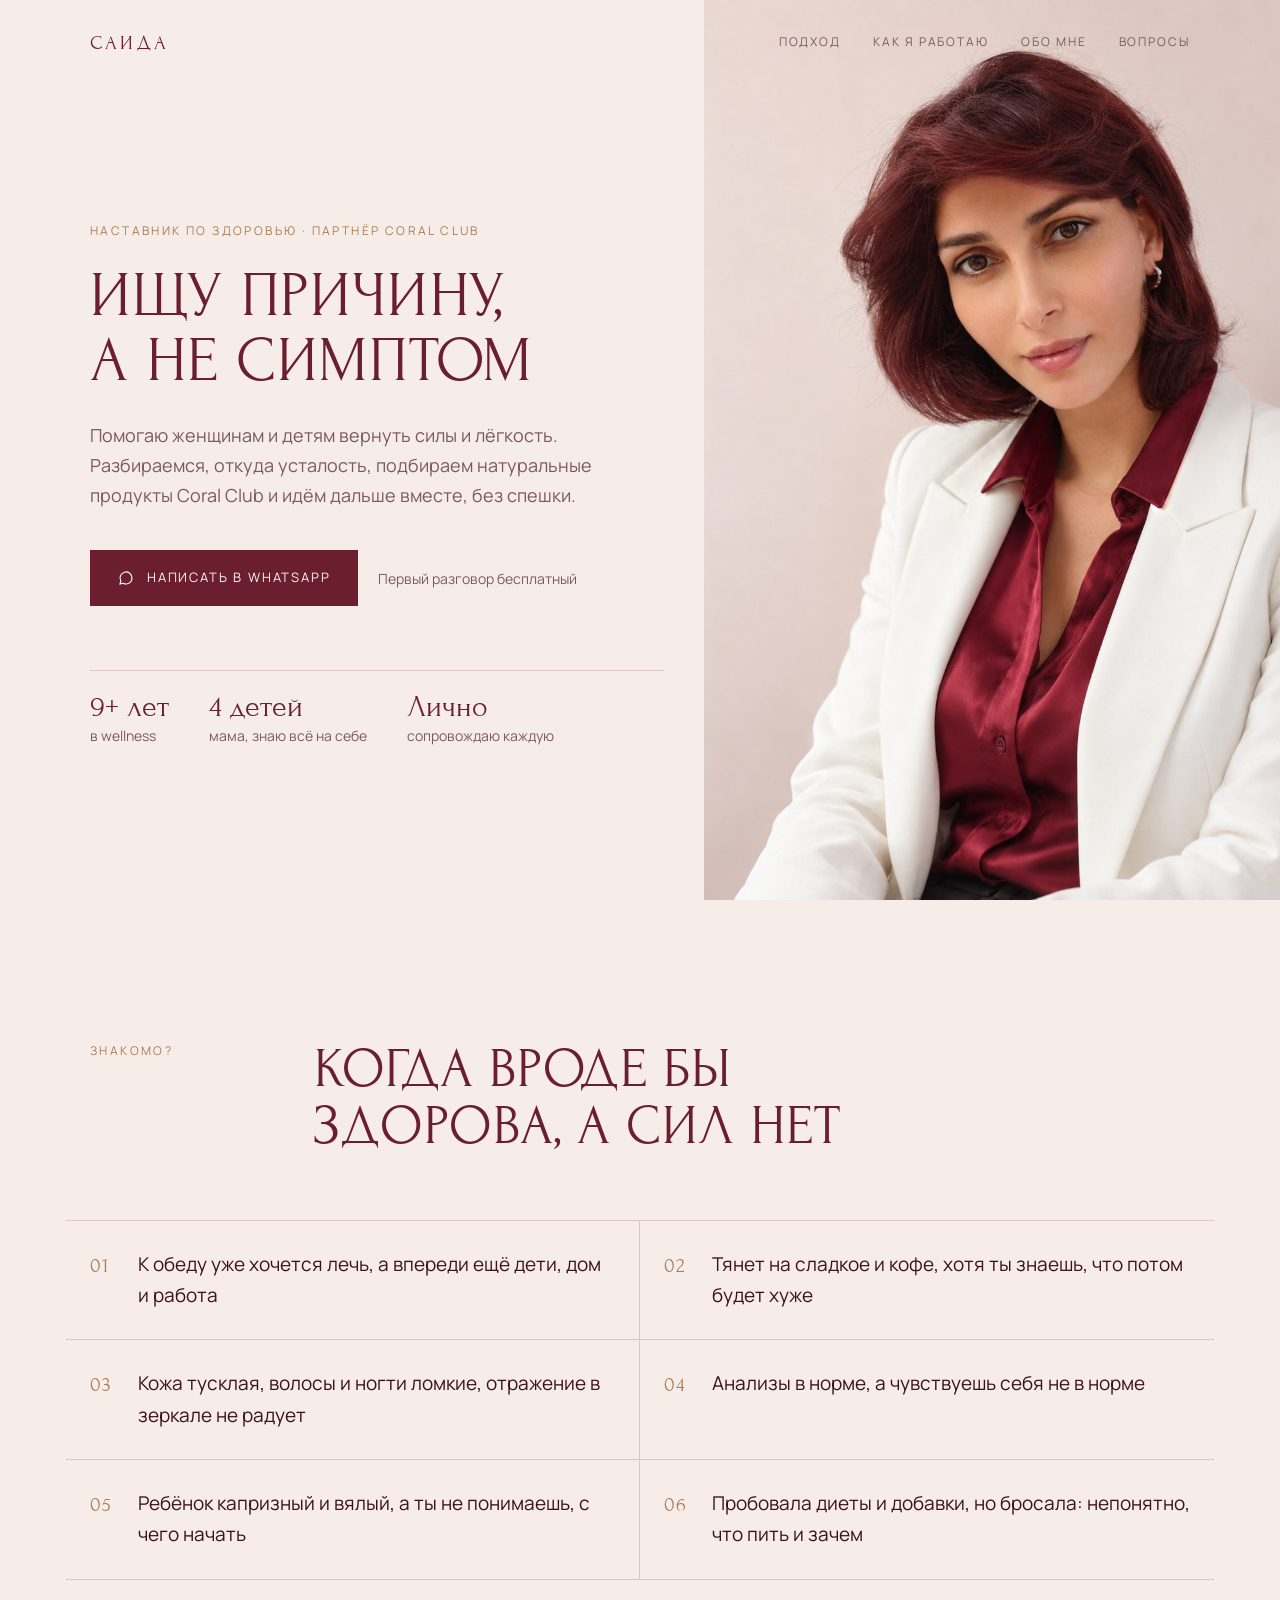
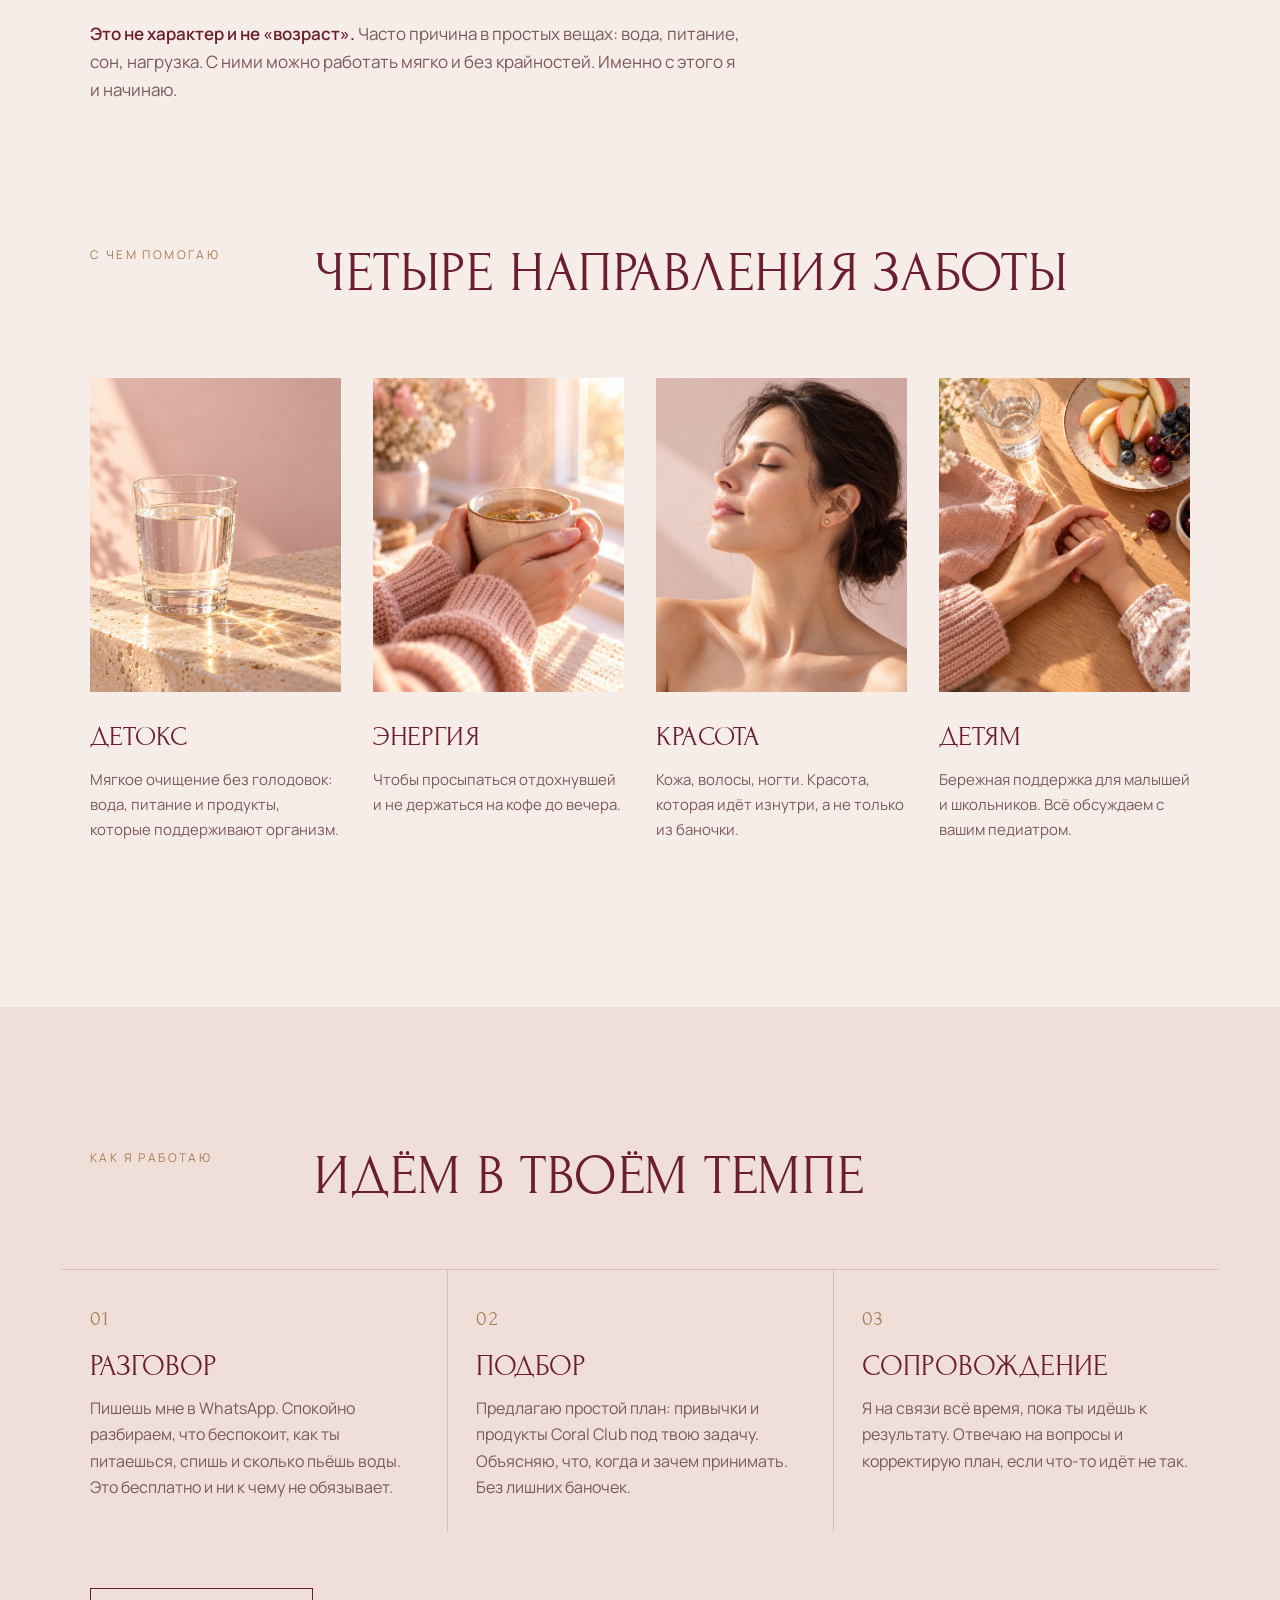
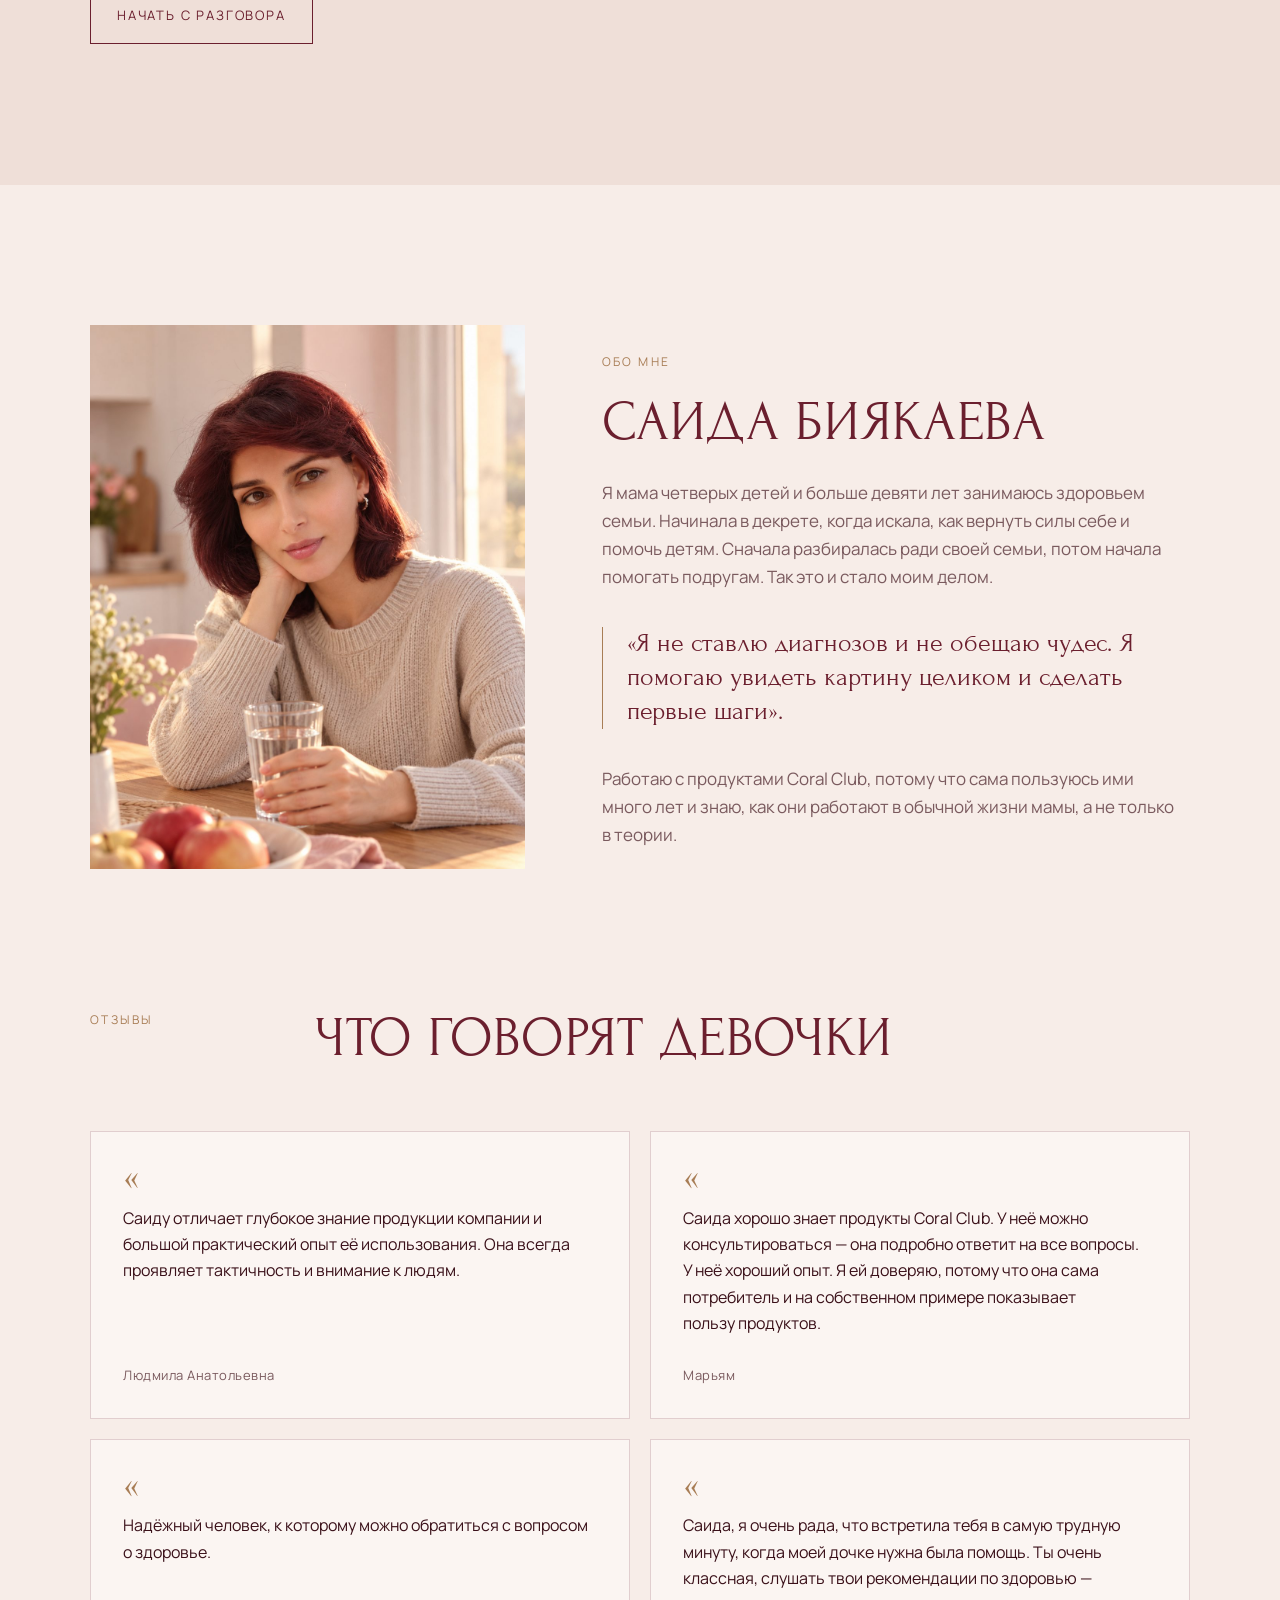
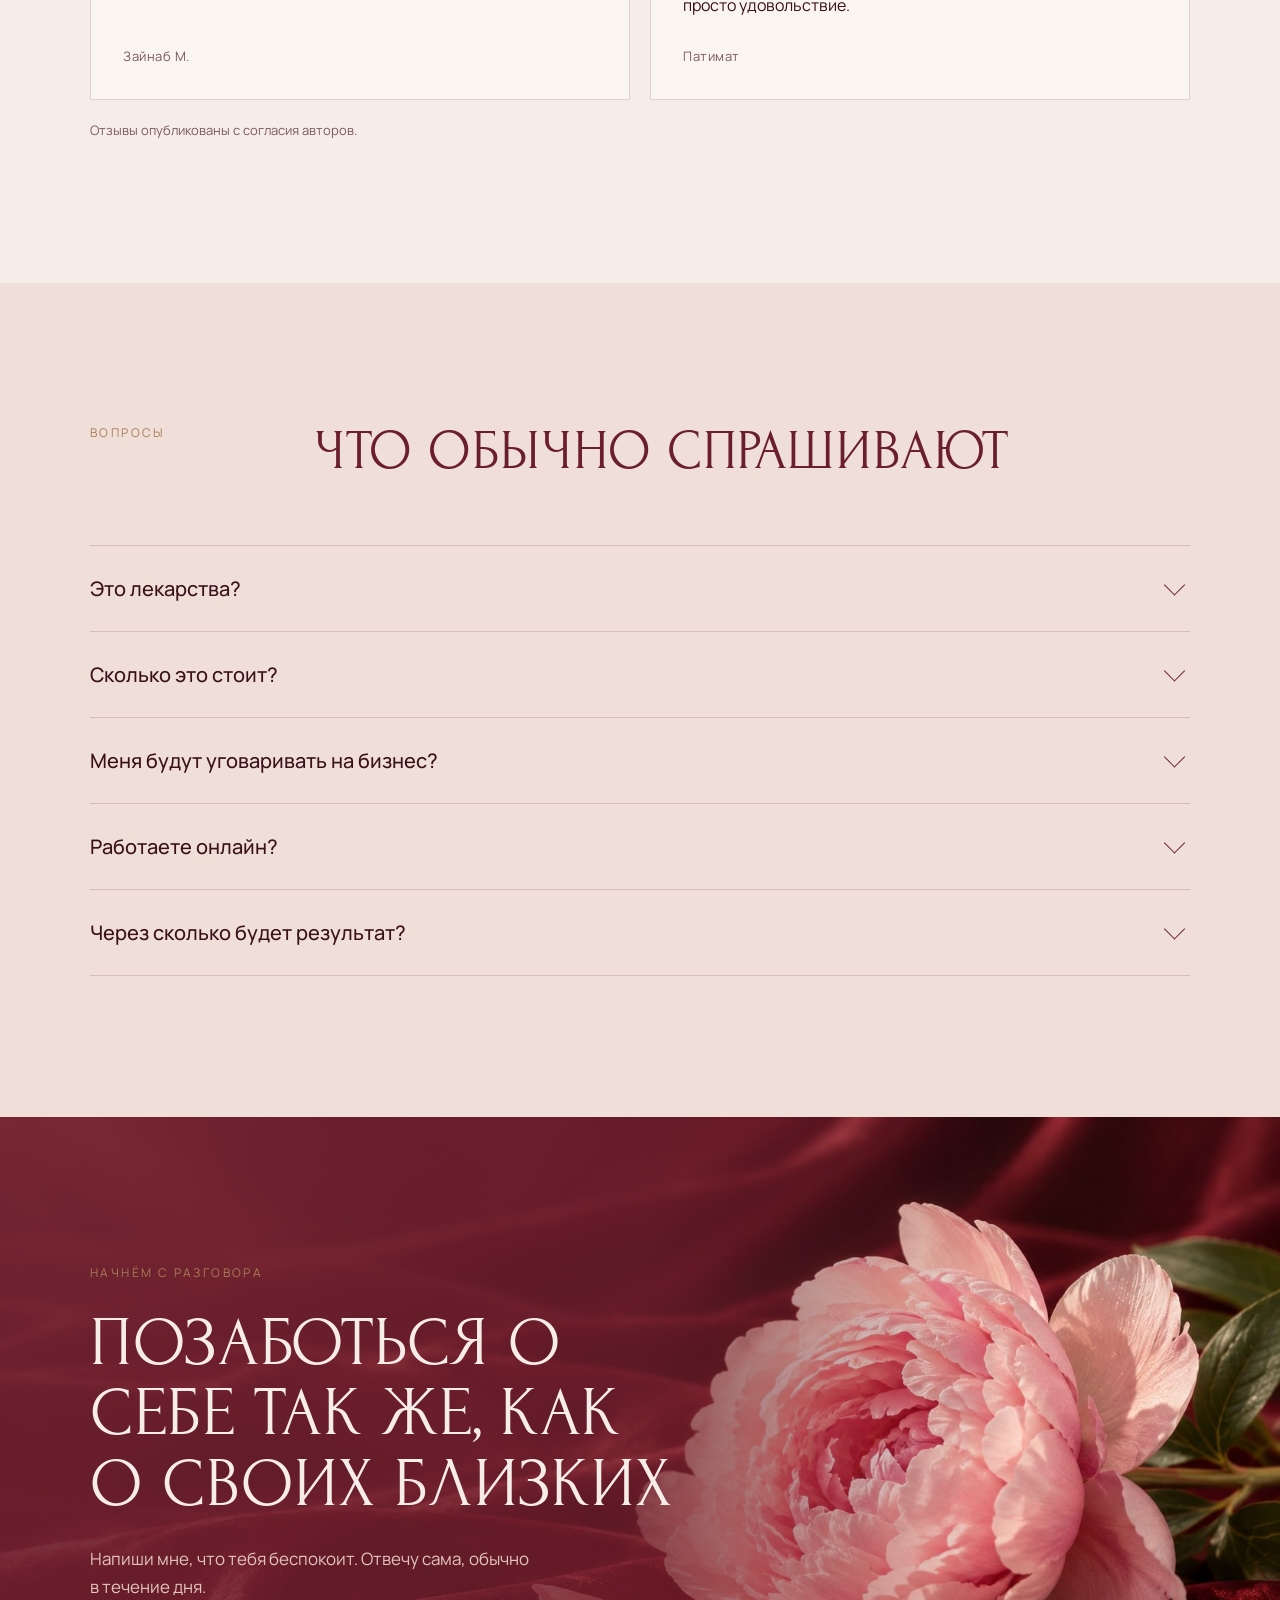
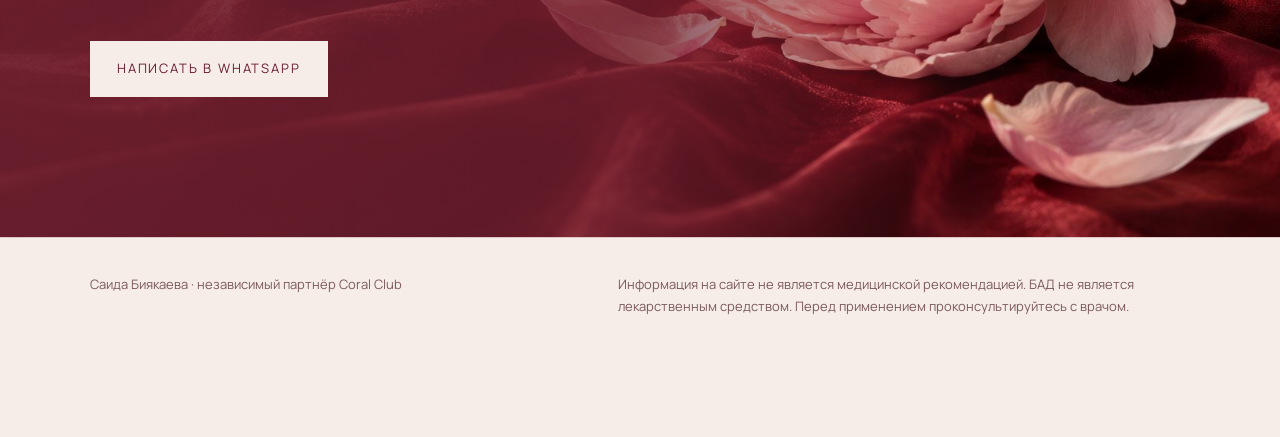
==== commit 9cba8cab: "Отзывы: добавлены Марьям, Зайнаб М. и Патимат, сетка 2×2 Co-Authored-By: Claude Opus 5.5 <noreply@an" ====
--- a/index.html
+++ b/index.html
@@ -109,6 +109,8 @@
   .review p::before{content:"«";display:block;font-family:Forum,serif;font-size:44px;line-height:.6;color:var(--brass);margin-bottom:14px}
   .todo{border-style:dashed}
   .reviews.single{grid-template-columns:1fr;max-width:760px}
+  .reviews.two{grid-template-columns:repeat(2,1fr)}
+  .reviews.two .review{min-height:0}
   .reviews.single .review{min-height:0}
   .reviews.single .review p{font-size:clamp(17px,2.2vw,21px);line-height:1.55}
 
@@ -148,7 +150,7 @@
   .sticky .btn{width:100%;justify-content:center;box-shadow:0 10px 30px rgba(60,10,20,.25)}
 
 
-  @media (max-width:980px){ .areas{grid-template-columns:repeat(2,1fr)} .reviews{grid-template-columns:1fr} }
+  @media (max-width:980px){ .areas{grid-template-columns:repeat(2,1fr)} .reviews,.reviews.two{grid-template-columns:1fr} }
   @media (max-width:820px){
     body{font-size:16px}
     .menu{display:none}
@@ -296,8 +298,11 @@
         <span class="eyebrow">Отзывы</span>
         <h2 class="display">Что говорят девочки</h2>
       </div>
-      <div class="reviews single">
+      <div class="reviews two">
         <blockquote class="review lift"><p>Саиду отличает глубокое знание продукции компании и большой практический опыт её использования. Она всегда проявляет тактичность и внимание к людям.</p><footer>Людмила Анатольевна</footer></blockquote>
+        <blockquote class="review lift"><p>Саида хорошо знает продукты Coral Club. У неё можно консультироваться — она подробно ответит на все вопросы. У неё хороший опыт. Я ей доверяю, потому что она сама потребитель и на собственном примере показывает пользу продуктов.</p><footer>Марьям</footer></blockquote>
+        <blockquote class="review lift"><p>Надёжный человек, к которому можно обратиться с вопросом о здоровье.</p><footer>Зайнаб М.</footer></blockquote>
+        <blockquote class="review lift"><p>Саида, я очень рада, что встретила тебя в самую трудную минуту, когда моей дочке нужна была помощь. Ты очень классная, слушать твои рекомендации по здоровью — просто удовольствие.</p><footer>Патимат</footer></blockquote>
       </div>
       <p class="reviews-note">Отзывы опубликованы с согласия авторов.</p>
     </div>
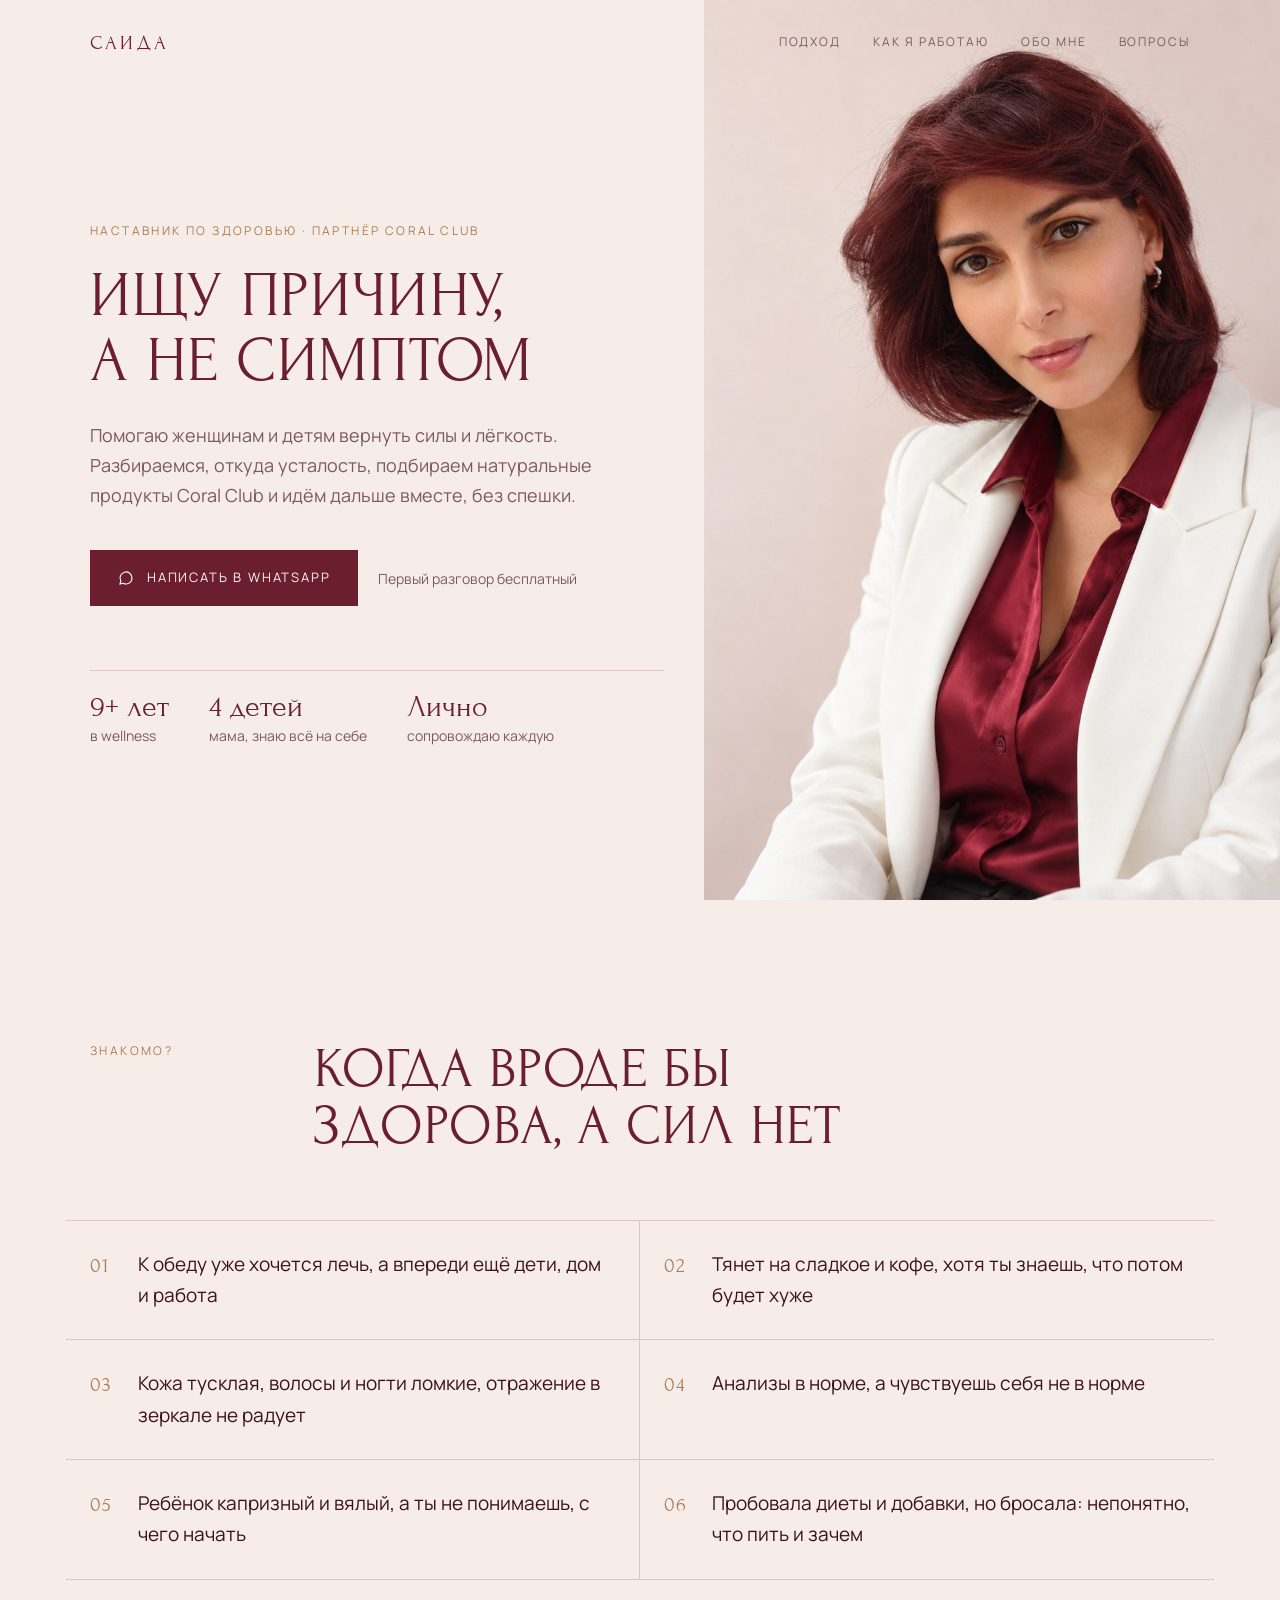
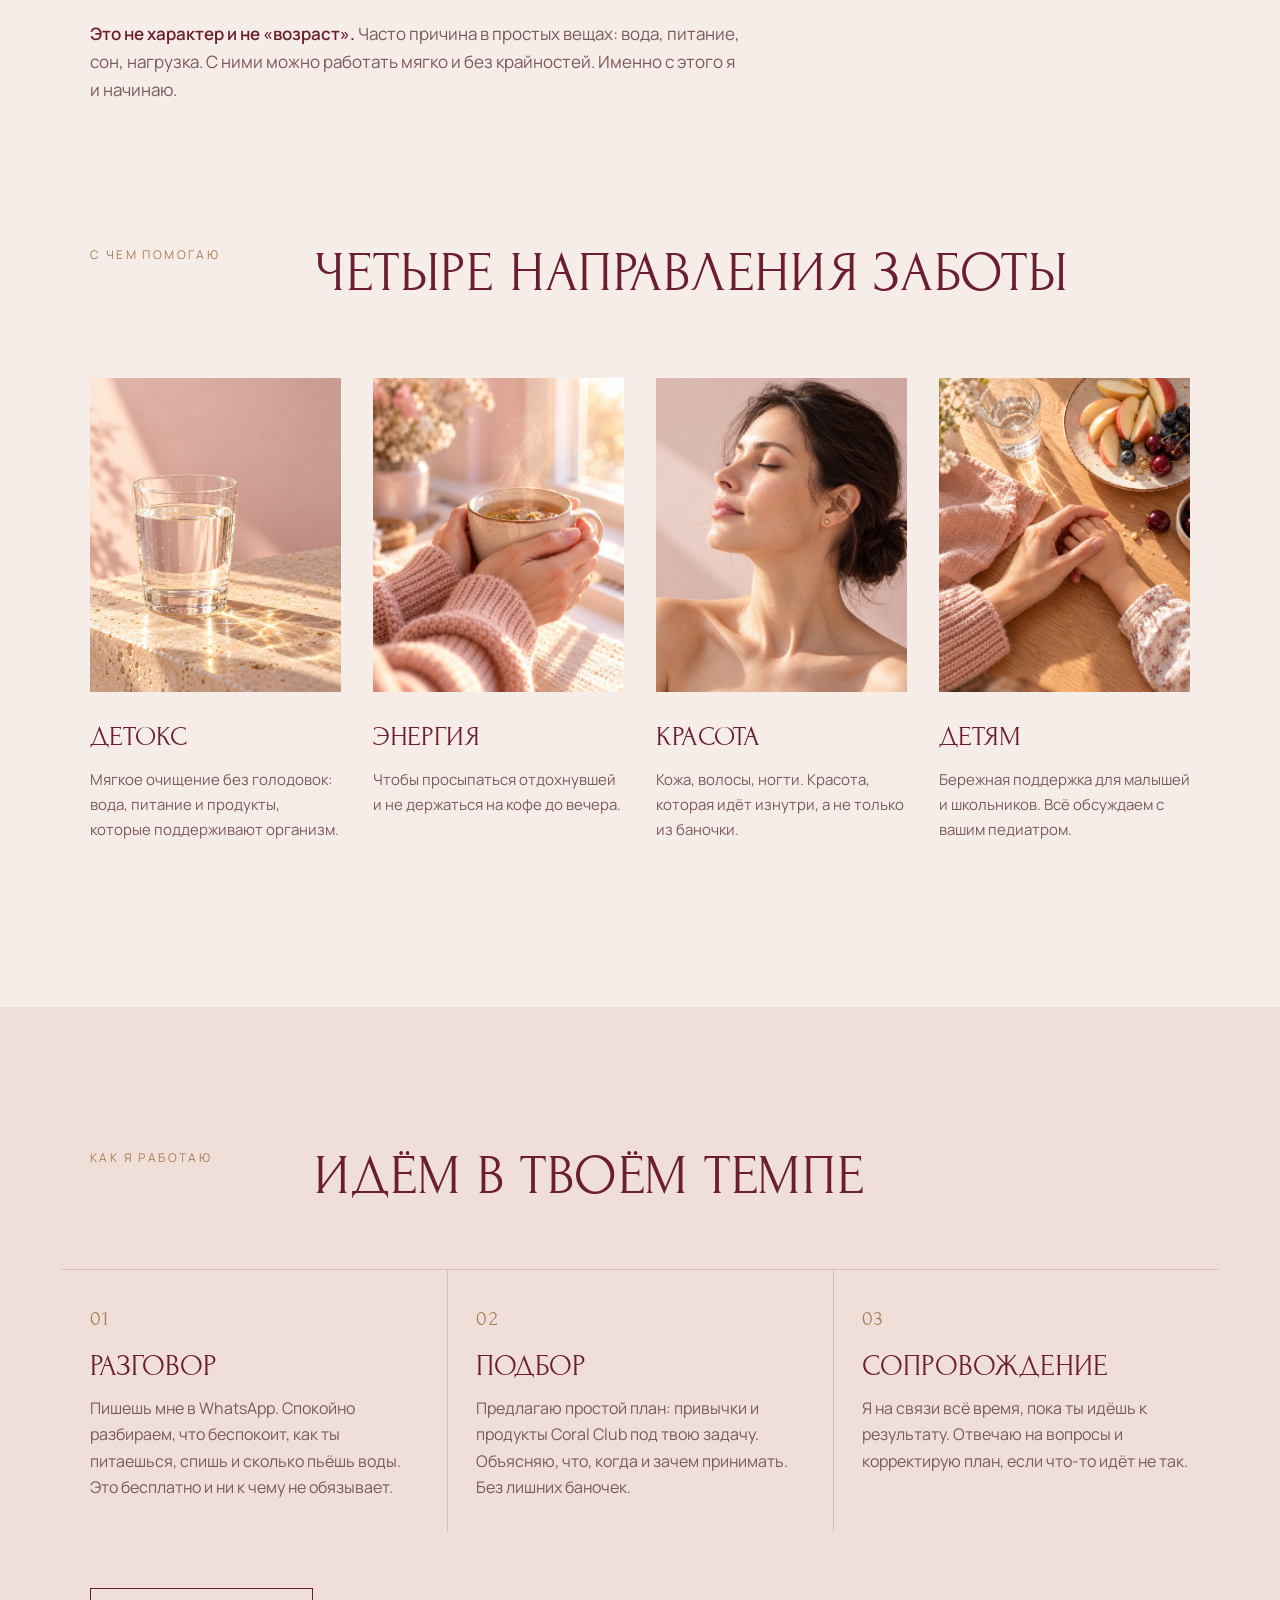
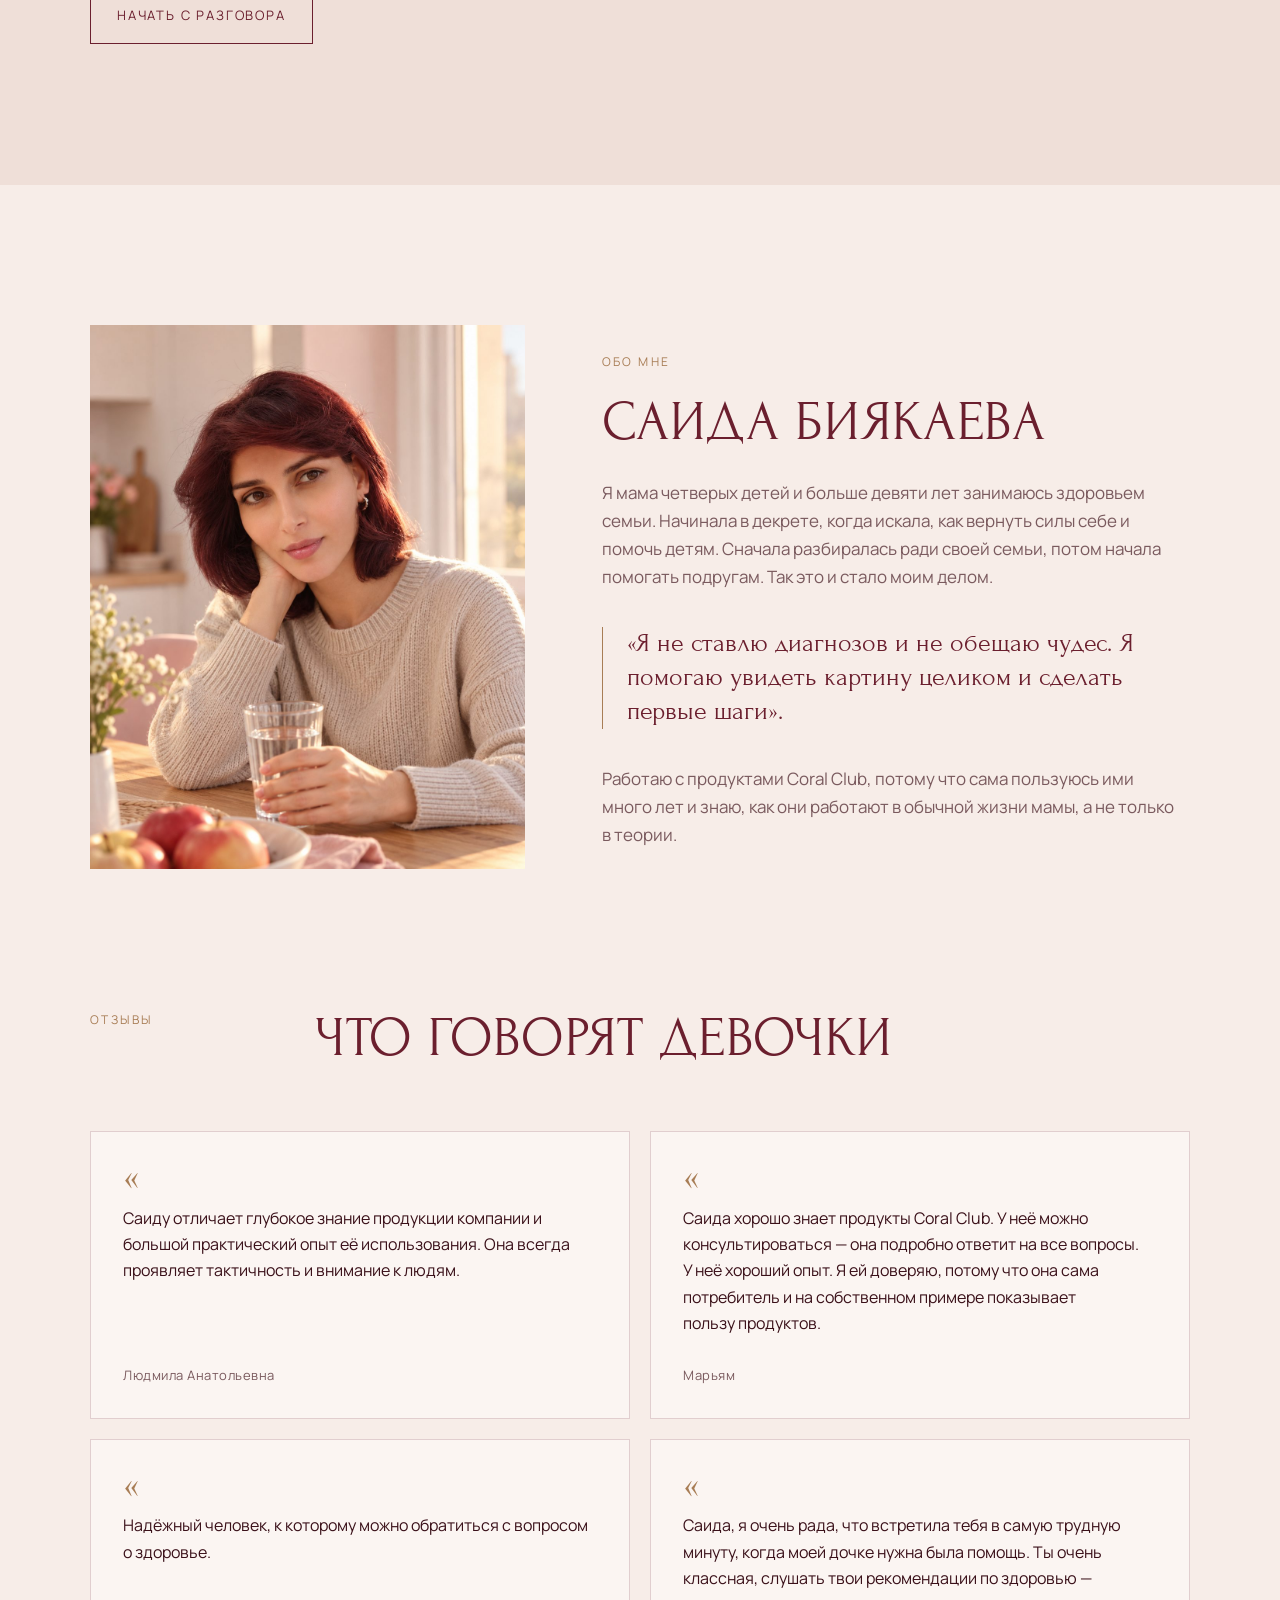
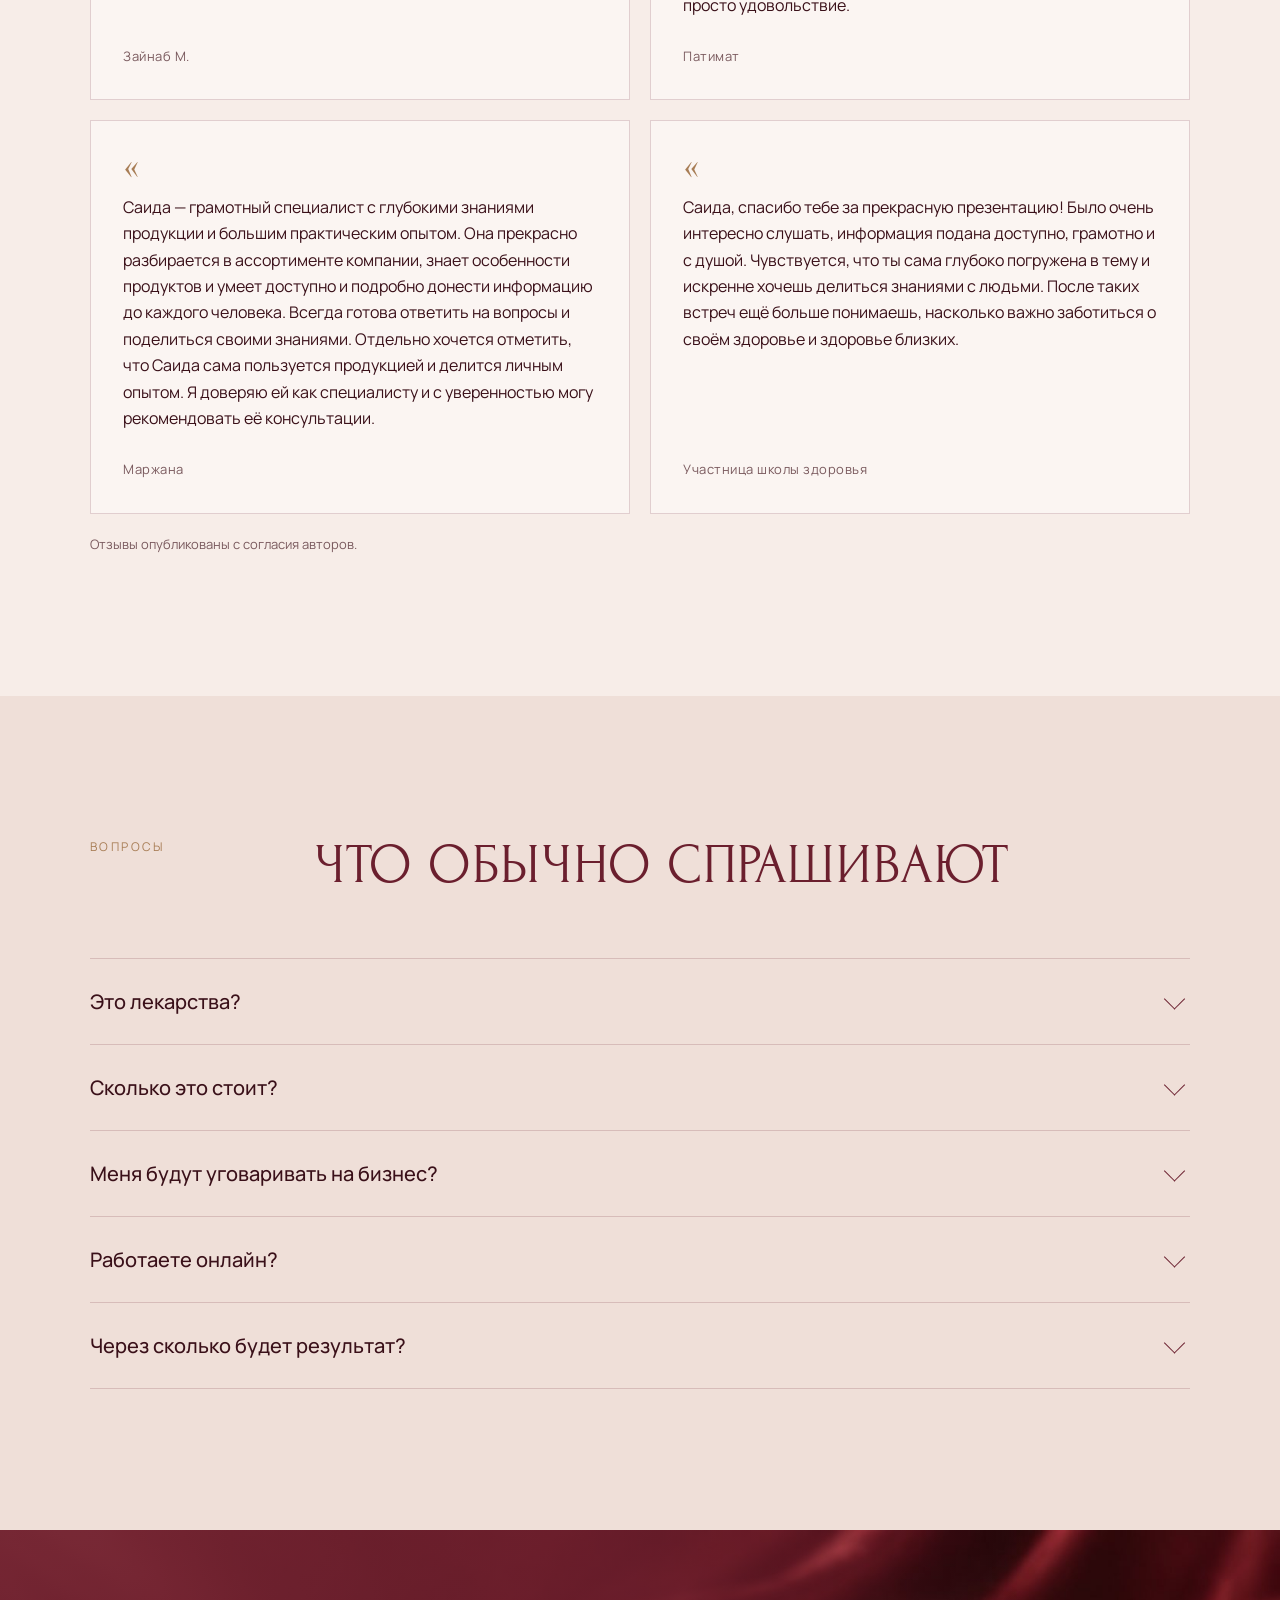
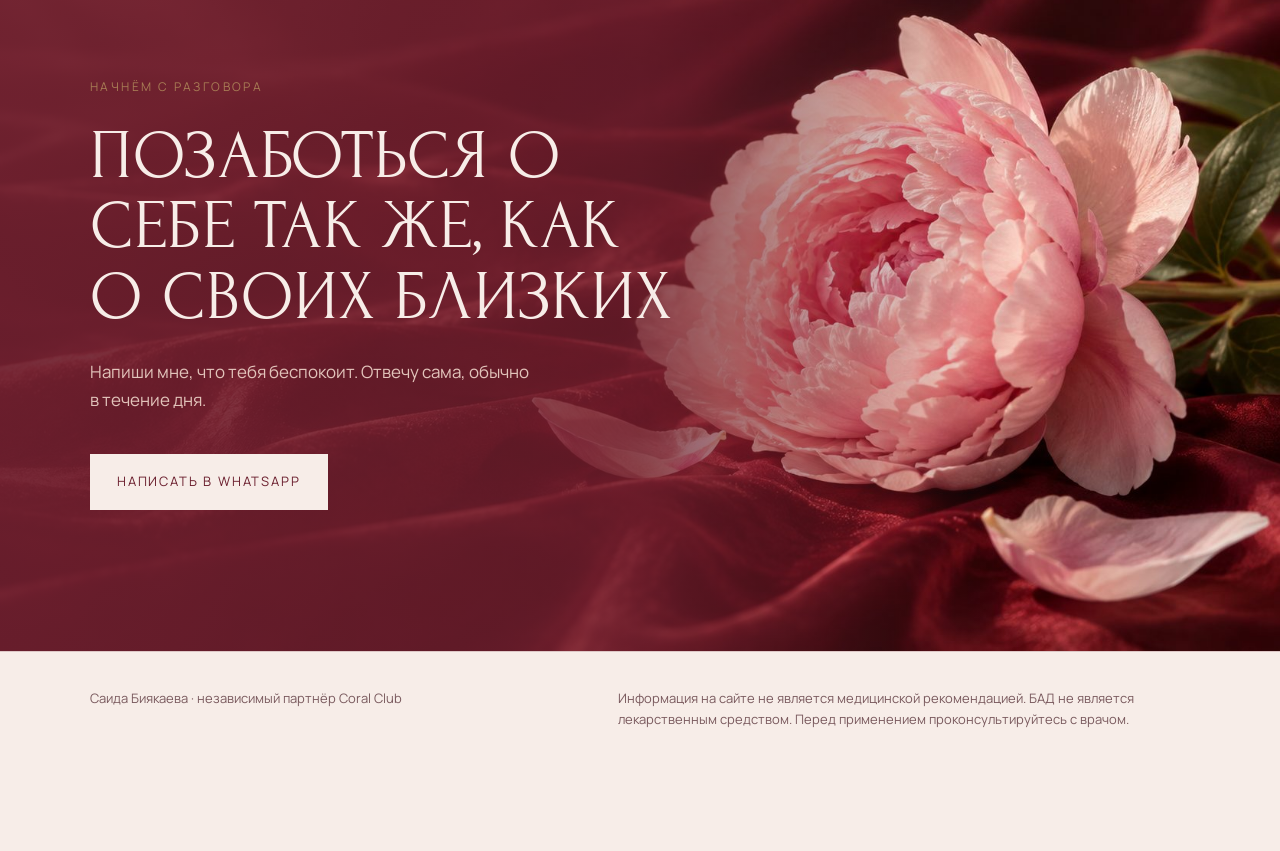
==== commit 0ed5b74a: "Отзывы: добавлены Маржана и участница школы здоровья Co-Authored-By: Claude Opus 5.5 <noreply@anthro" ====
--- a/index.html
+++ b/index.html
@@ -303,6 +303,8 @@
         <blockquote class="review lift"><p>Саида хорошо знает продукты Coral Club. У неё можно консультироваться — она подробно ответит на все вопросы. У неё хороший опыт. Я ей доверяю, потому что она сама потребитель и на собственном примере показывает пользу продуктов.</p><footer>Марьям</footer></blockquote>
         <blockquote class="review lift"><p>Надёжный человек, к которому можно обратиться с вопросом о здоровье.</p><footer>Зайнаб М.</footer></blockquote>
         <blockquote class="review lift"><p>Саида, я очень рада, что встретила тебя в самую трудную минуту, когда моей дочке нужна была помощь. Ты очень классная, слушать твои рекомендации по здоровью — просто удовольствие.</p><footer>Патимат</footer></blockquote>
+        <blockquote class="review lift"><p>Саида — грамотный специалист с глубокими знаниями продукции и большим практическим опытом. Она прекрасно разбирается в ассортименте компании, знает особенности продуктов и умеет доступно и подробно донести информацию до каждого человека. Всегда готова ответить на вопросы и поделиться своими знаниями. Отдельно хочется отметить, что Саида сама пользуется продукцией и делится личным опытом. Я доверяю ей как специалисту и с уверенностью могу рекомендовать её консультации.</p><footer>Маржана</footer></blockquote>
+        <blockquote class="review lift"><p>Саида, спасибо тебе за прекрасную презентацию! Было очень интересно слушать, информация подана доступно, грамотно и с душой. Чувствуется, что ты сама глубоко погружена в тему и искренне хочешь делиться знаниями с людьми. После таких встреч ещё больше понимаешь, насколько важно заботиться о своём здоровье и здоровье близких.</p><footer>Участница школы здоровья</footer></blockquote>
       </div>
       <p class="reviews-note">Отзывы опубликованы с согласия авторов.</p>
     </div>
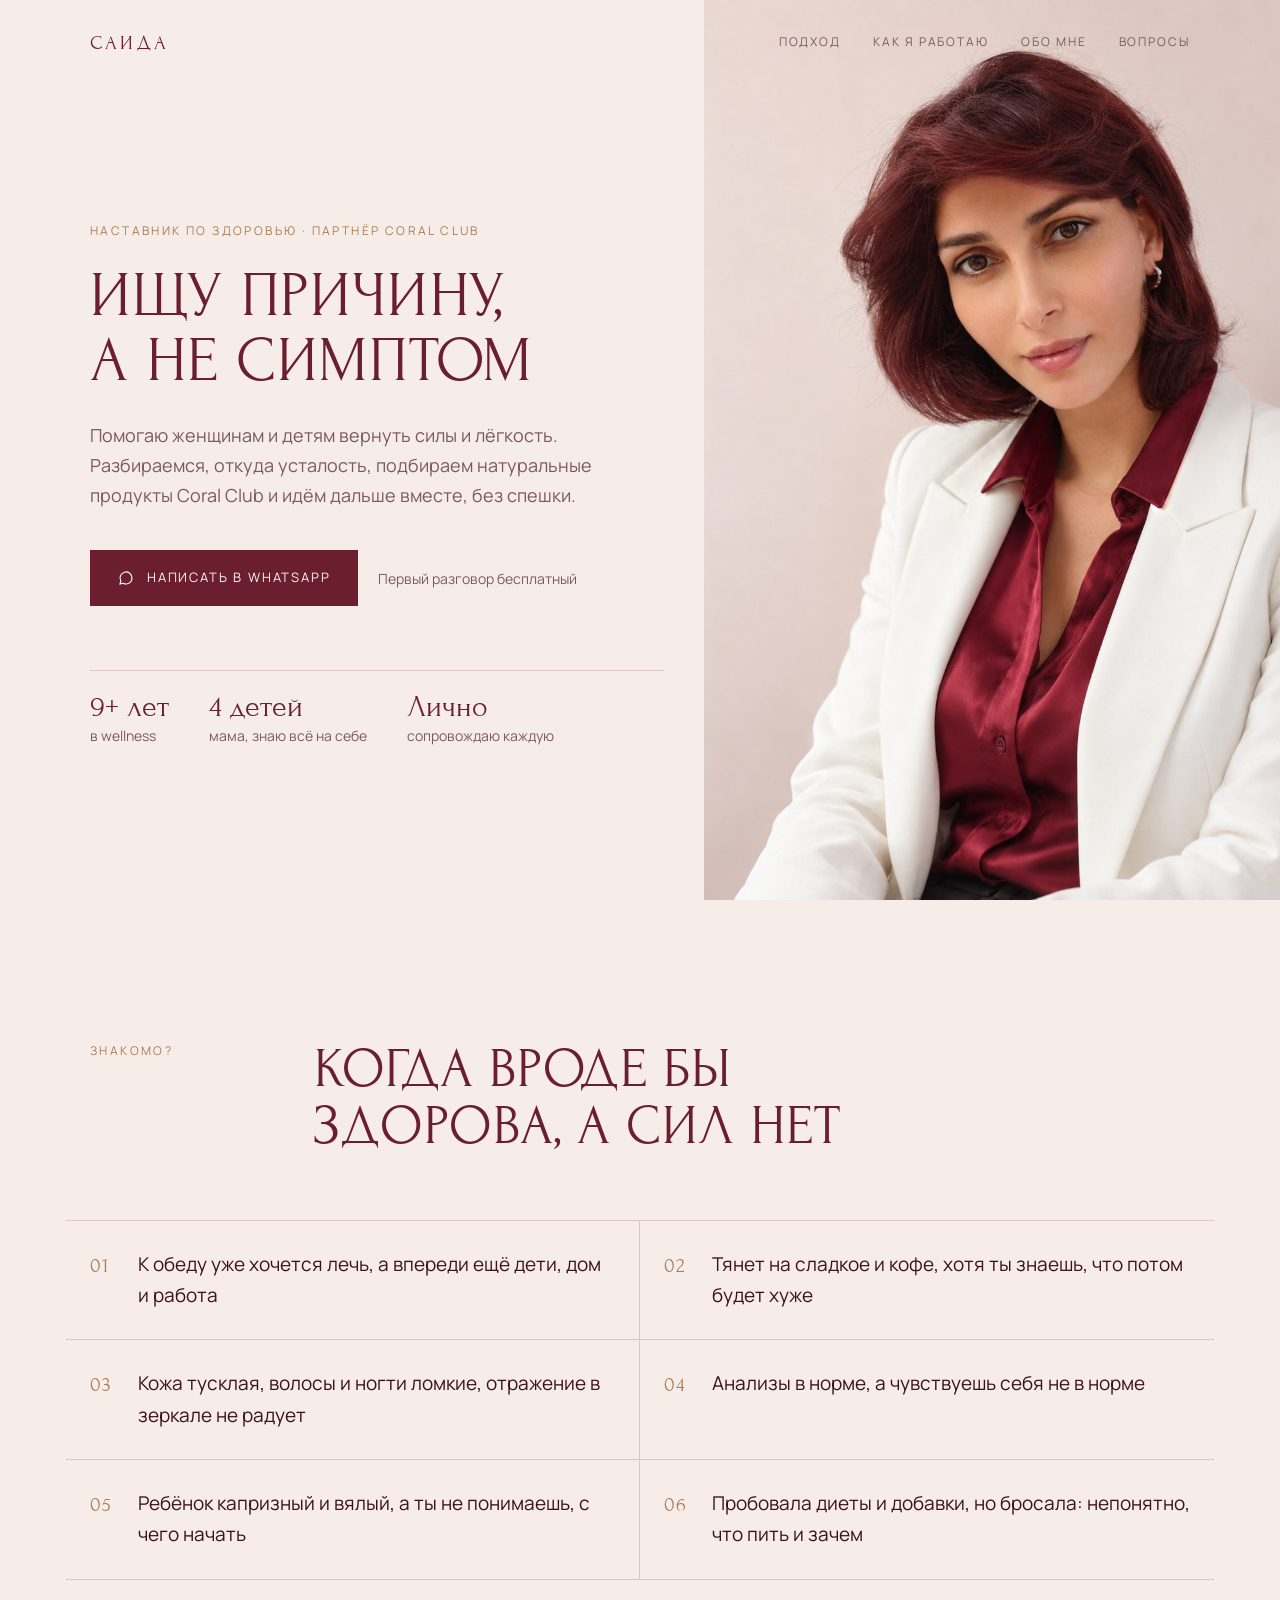
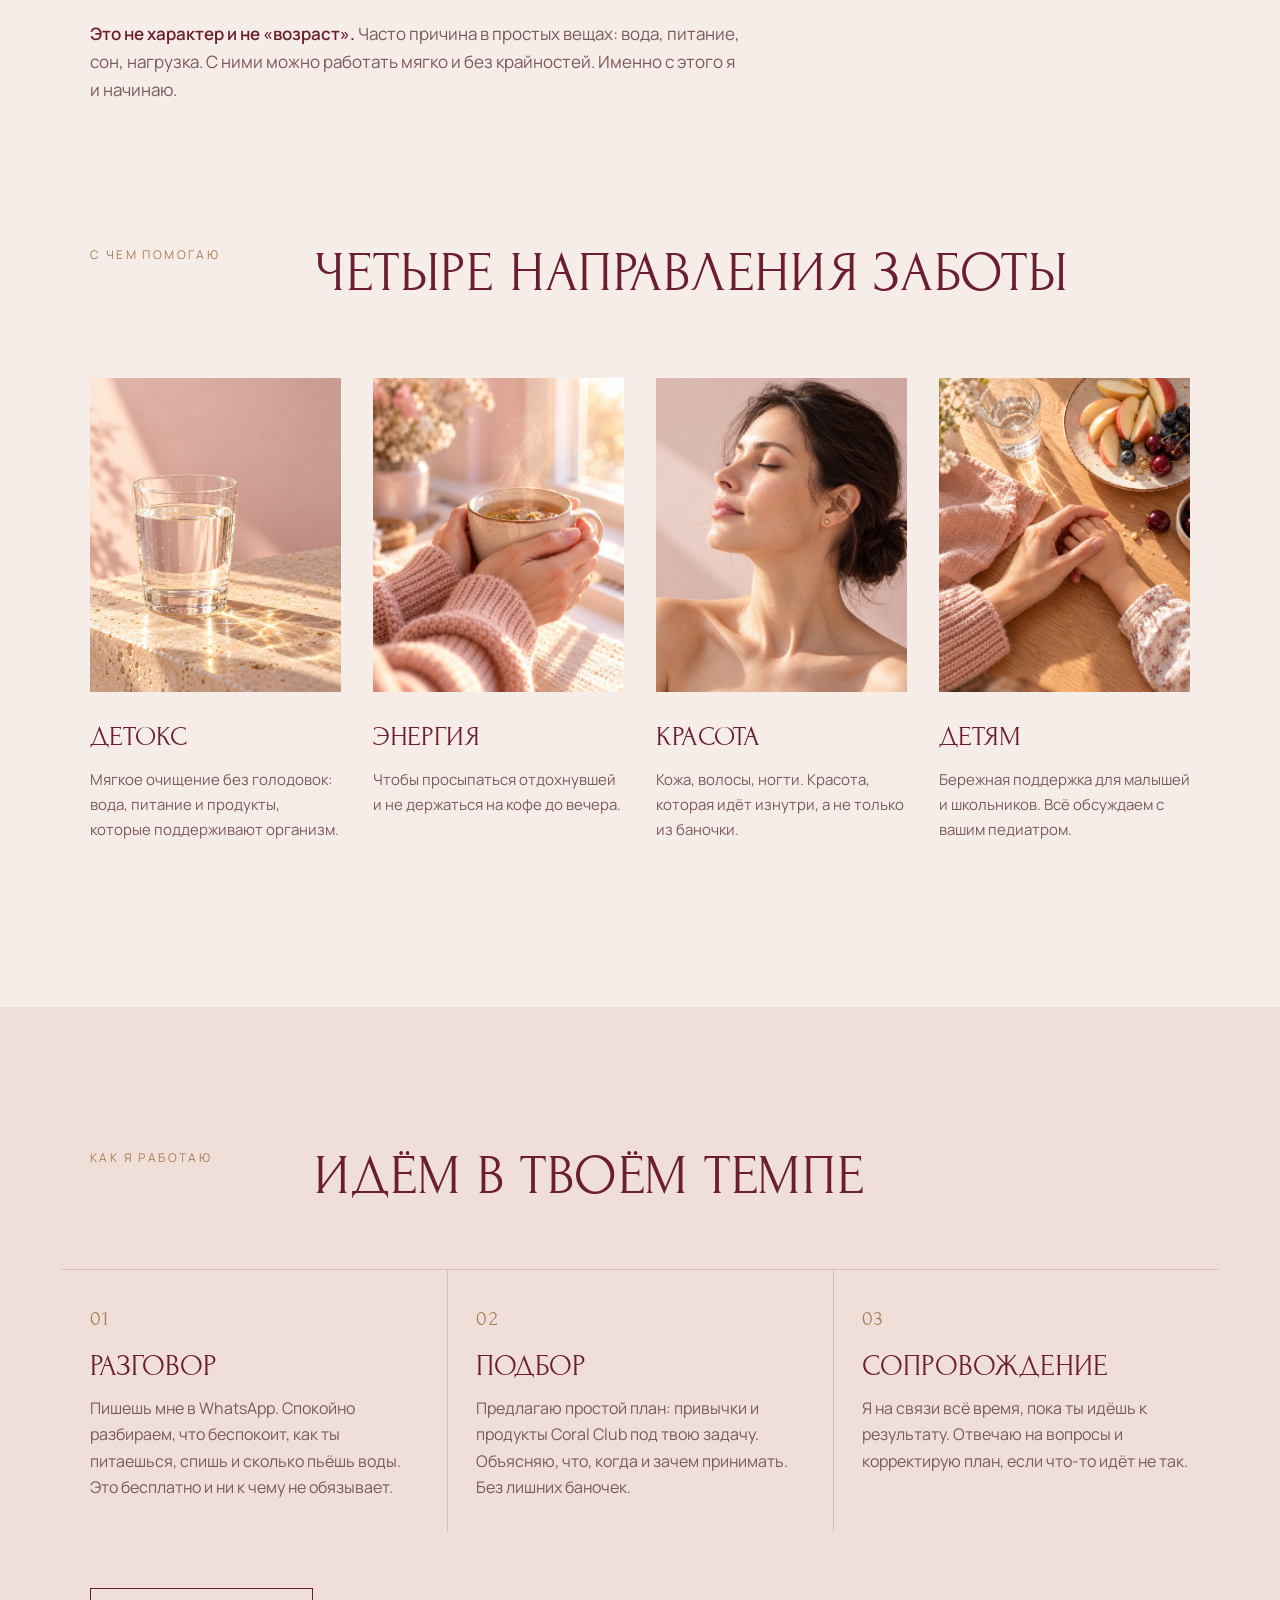
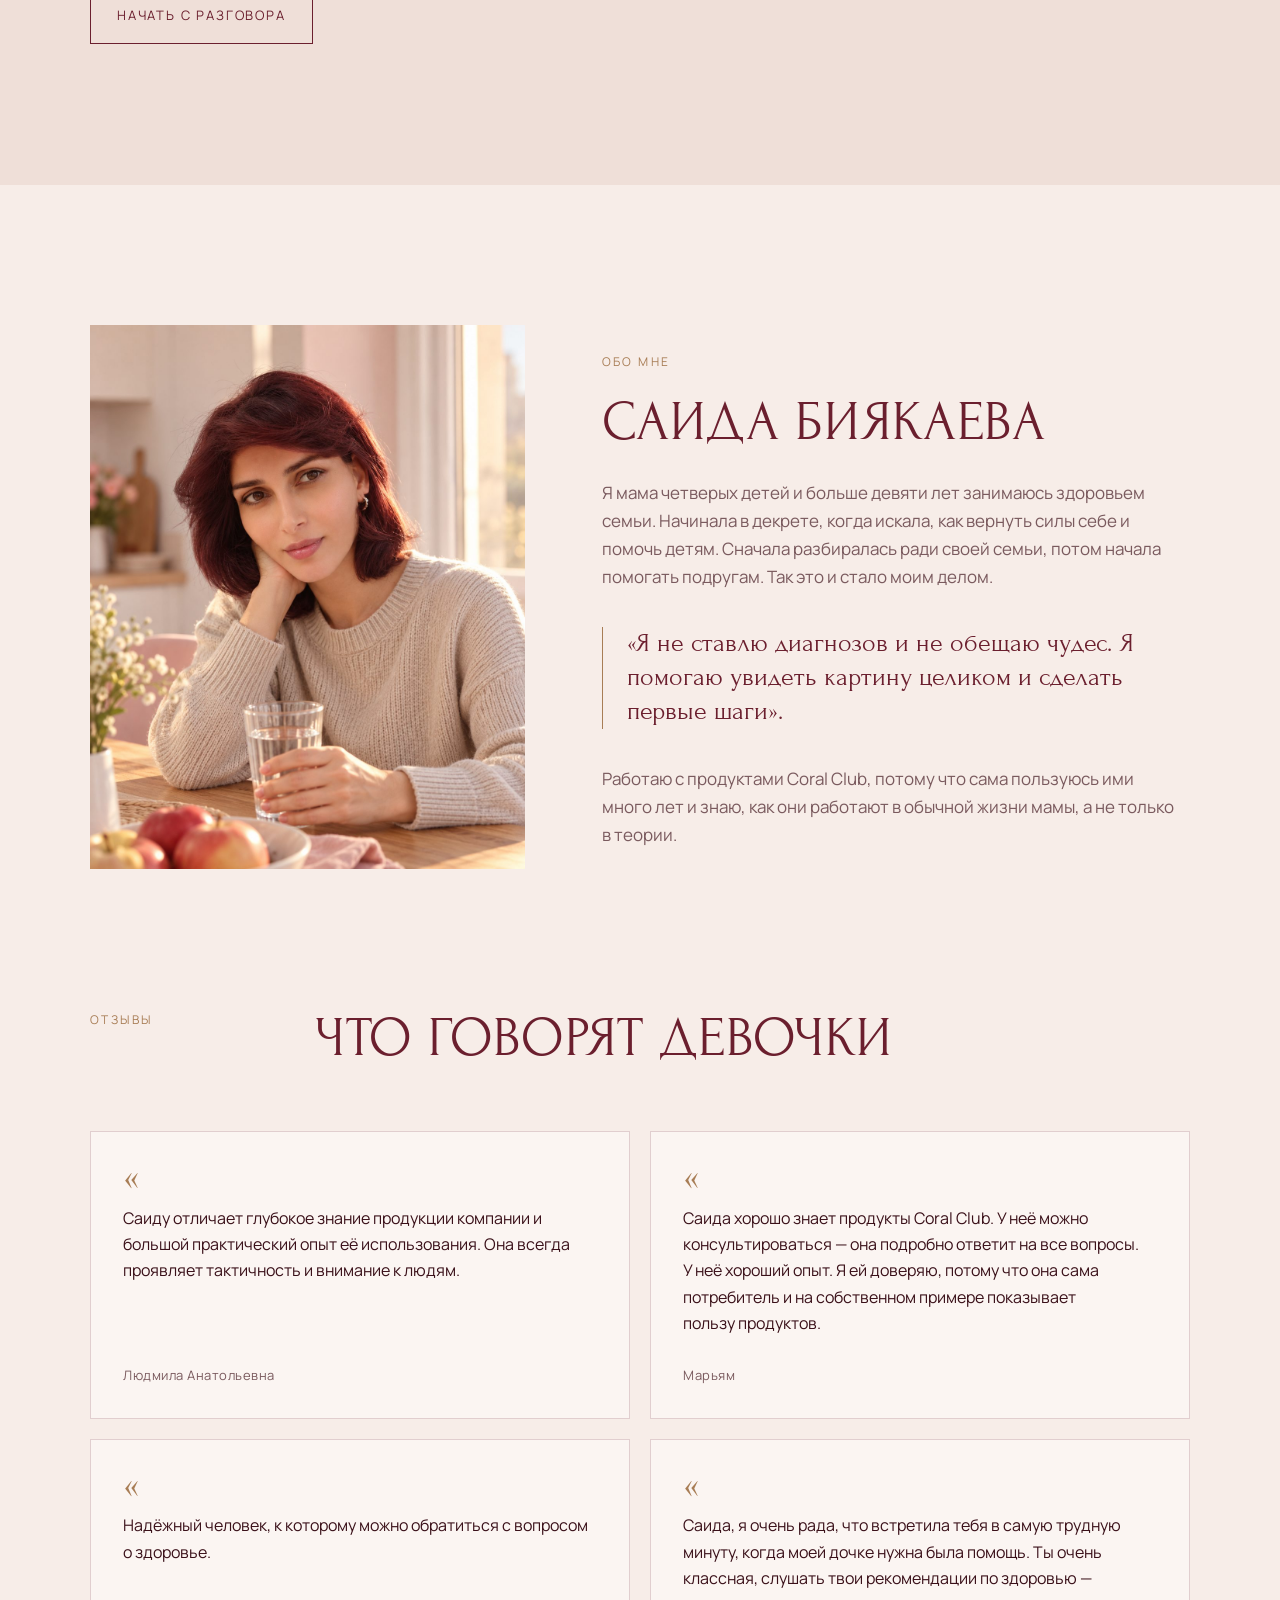
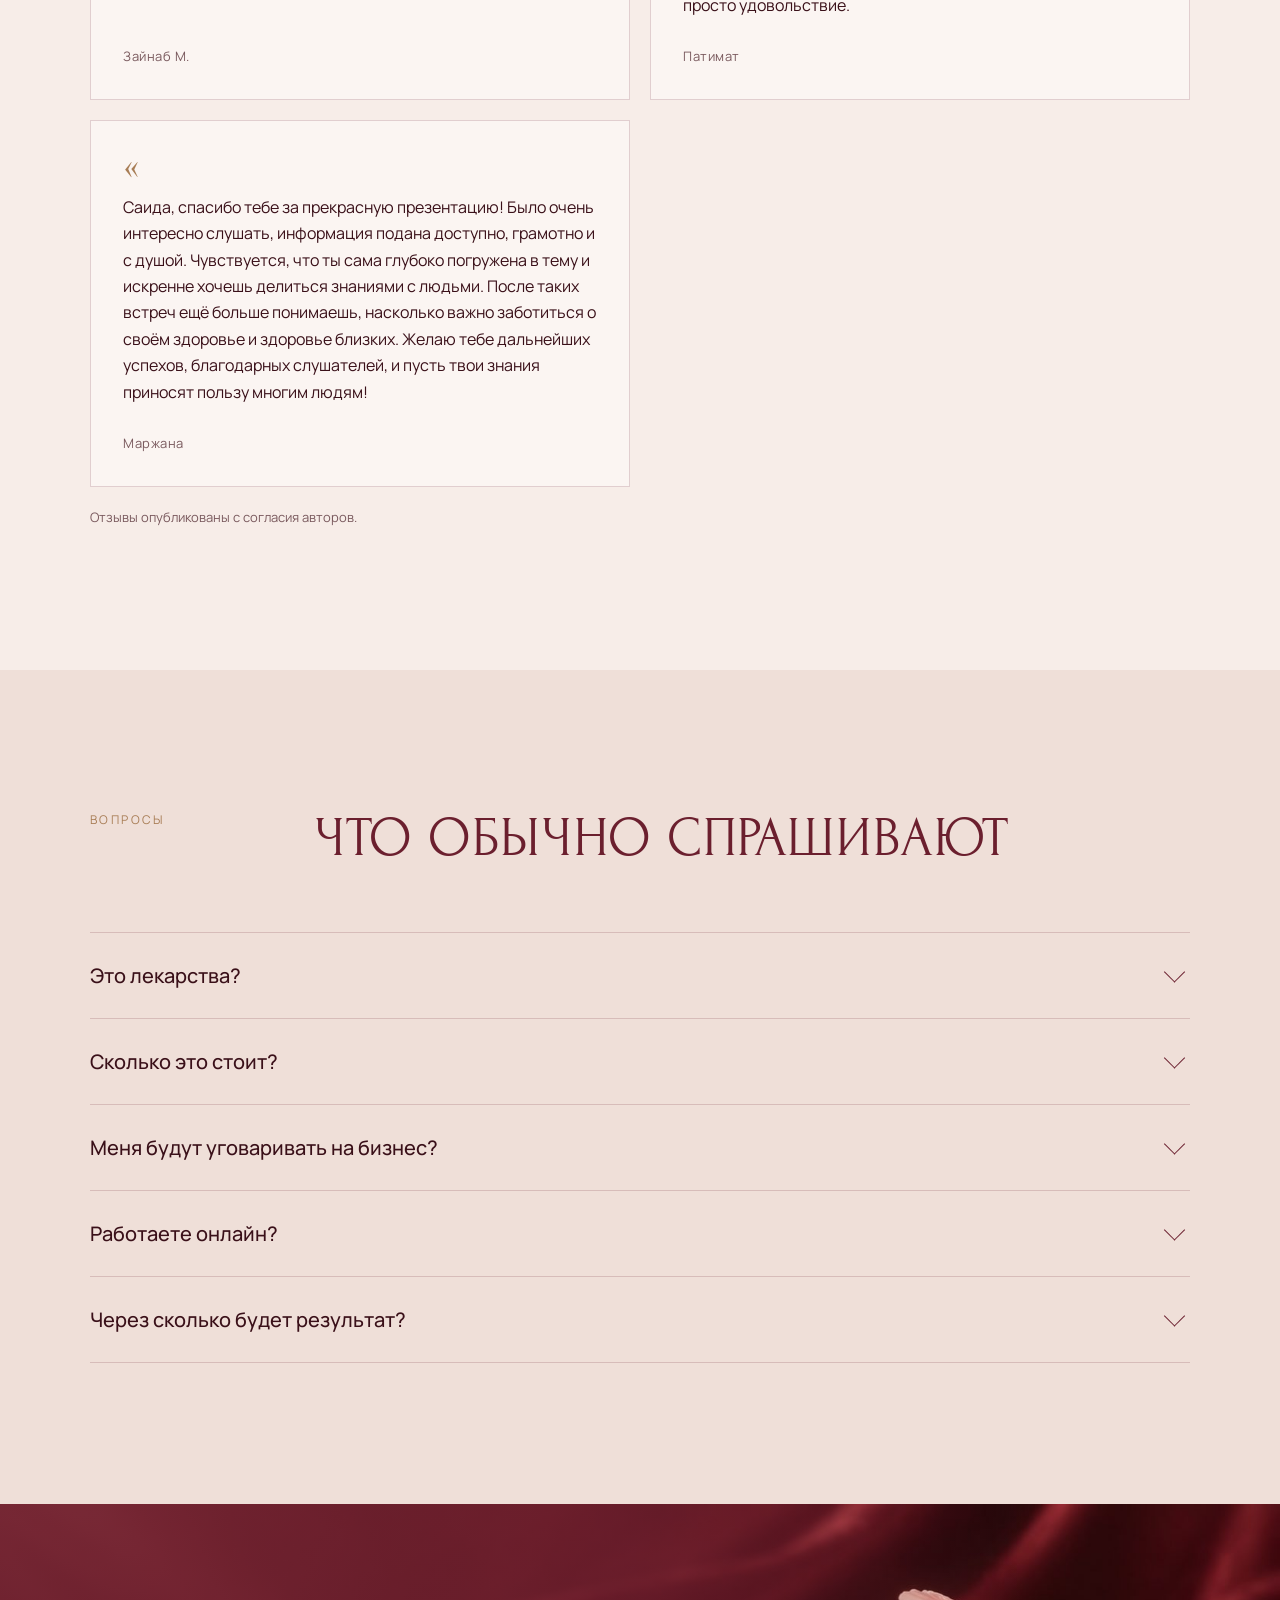
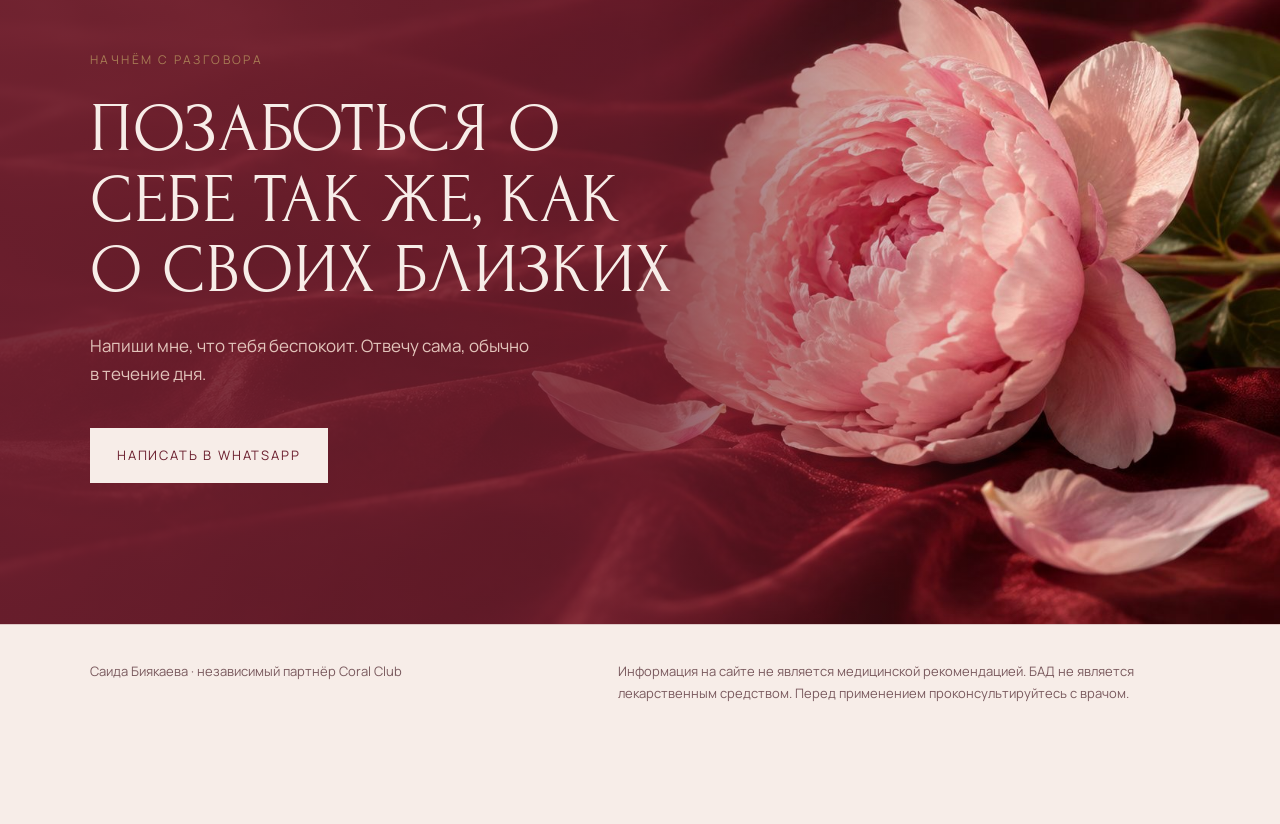
==== commit 08a20c63: "Отзыв школы здоровья: автор Маржана, полный текст; длинный отзыв скрыт до уточнения автора Co-Author" ====
--- a/index.html
+++ b/index.html
@@ -303,8 +303,8 @@
         <blockquote class="review lift"><p>Саида хорошо знает продукты Coral Club. У неё можно консультироваться — она подробно ответит на все вопросы. У неё хороший опыт. Я ей доверяю, потому что она сама потребитель и на собственном примере показывает пользу продуктов.</p><footer>Марьям</footer></blockquote>
         <blockquote class="review lift"><p>Надёжный человек, к которому можно обратиться с вопросом о здоровье.</p><footer>Зайнаб М.</footer></blockquote>
         <blockquote class="review lift"><p>Саида, я очень рада, что встретила тебя в самую трудную минуту, когда моей дочке нужна была помощь. Ты очень классная, слушать твои рекомендации по здоровью — просто удовольствие.</p><footer>Патимат</footer></blockquote>
-        <blockquote class="review lift"><p>Саида — грамотный специалист с глубокими знаниями продукции и большим практическим опытом. Она прекрасно разбирается в ассортименте компании, знает особенности продуктов и умеет доступно и подробно донести информацию до каждого человека. Всегда готова ответить на вопросы и поделиться своими знаниями. Отдельно хочется отметить, что Саида сама пользуется продукцией и делится личным опытом. Я доверяю ей как специалисту и с уверенностью могу рекомендовать её консультации.</p><footer>Маржана</footer></blockquote>
-        <blockquote class="review lift"><p>Саида, спасибо тебе за прекрасную презентацию! Было очень интересно слушать, информация подана доступно, грамотно и с душой. Чувствуется, что ты сама глубоко погружена в тему и искренне хочешь делиться знаниями с людьми. После таких встреч ещё больше понимаешь, насколько важно заботиться о своём здоровье и здоровье близких.</p><footer>Участница школы здоровья</footer></blockquote>
+        <!-- автор уточняется: <blockquote class="review lift"><p>Саида — грамотный специалист с глубокими знаниями продукции и большим практическим опытом. Она прекрасно разбирается в ассортименте компании, знает особенности продуктов и умеет доступно и подробно донести информацию до каждого человека. Всегда готова ответить на вопросы и поделиться своими знаниями. Отдельно хочется отметить, что Саида сама пользуется продукцией и делится личным опытом. Я доверяю ей как специалисту и с уверенностью могу рекомендовать её консультации.</p><footer>Маржана</footer></blockquote> -->
+        <blockquote class="review lift"><p>Саида, спасибо тебе за прекрасную презентацию! Было очень интересно слушать, информация подана доступно, грамотно и с душой. Чувствуется, что ты сама глубоко погружена в тему и искренне хочешь делиться знаниями с людьми. После таких встреч ещё больше понимаешь, насколько важно заботиться о своём здоровье и здоровье близких. Желаю тебе дальнейших успехов, благодарных слушателей, и пусть твои знания приносят пользу многим людям!</p><footer>Маржана</footer></blockquote>
       </div>
       <p class="reviews-note">Отзывы опубликованы с согласия авторов.</p>
     </div>
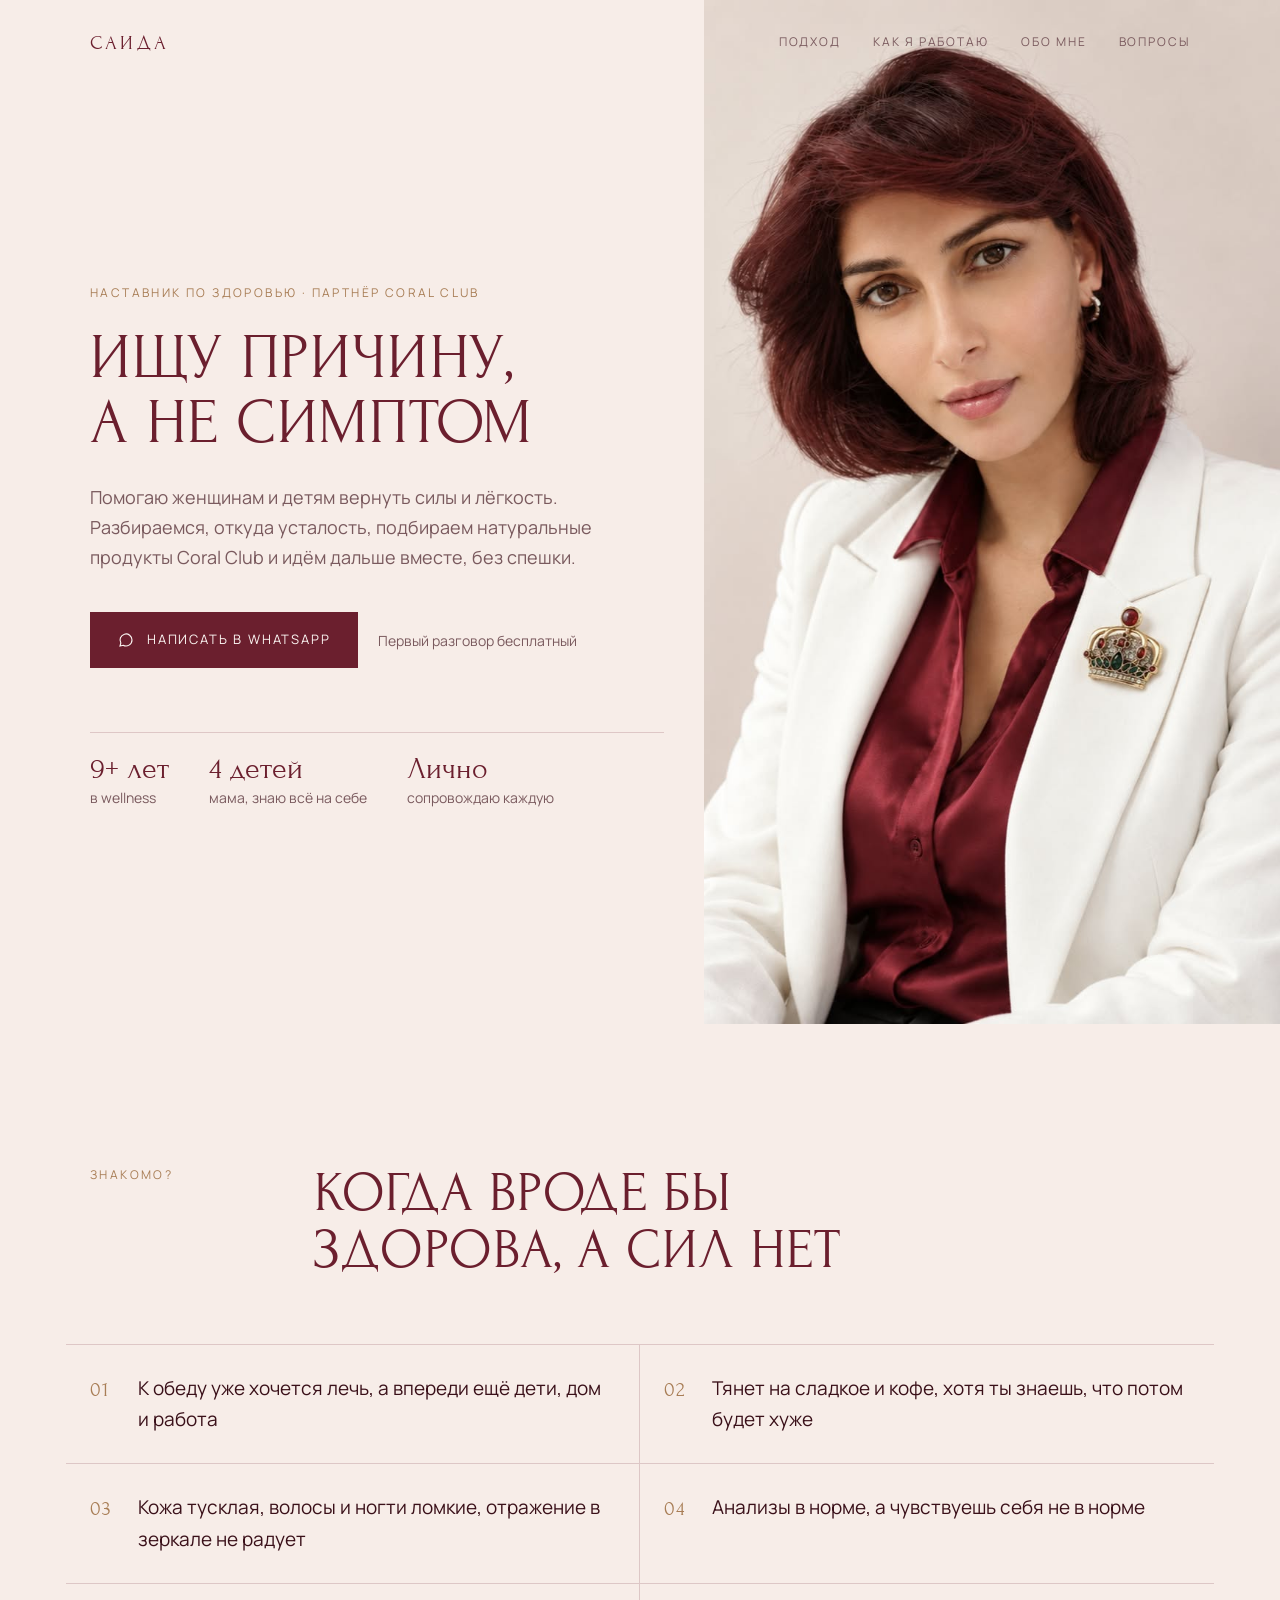
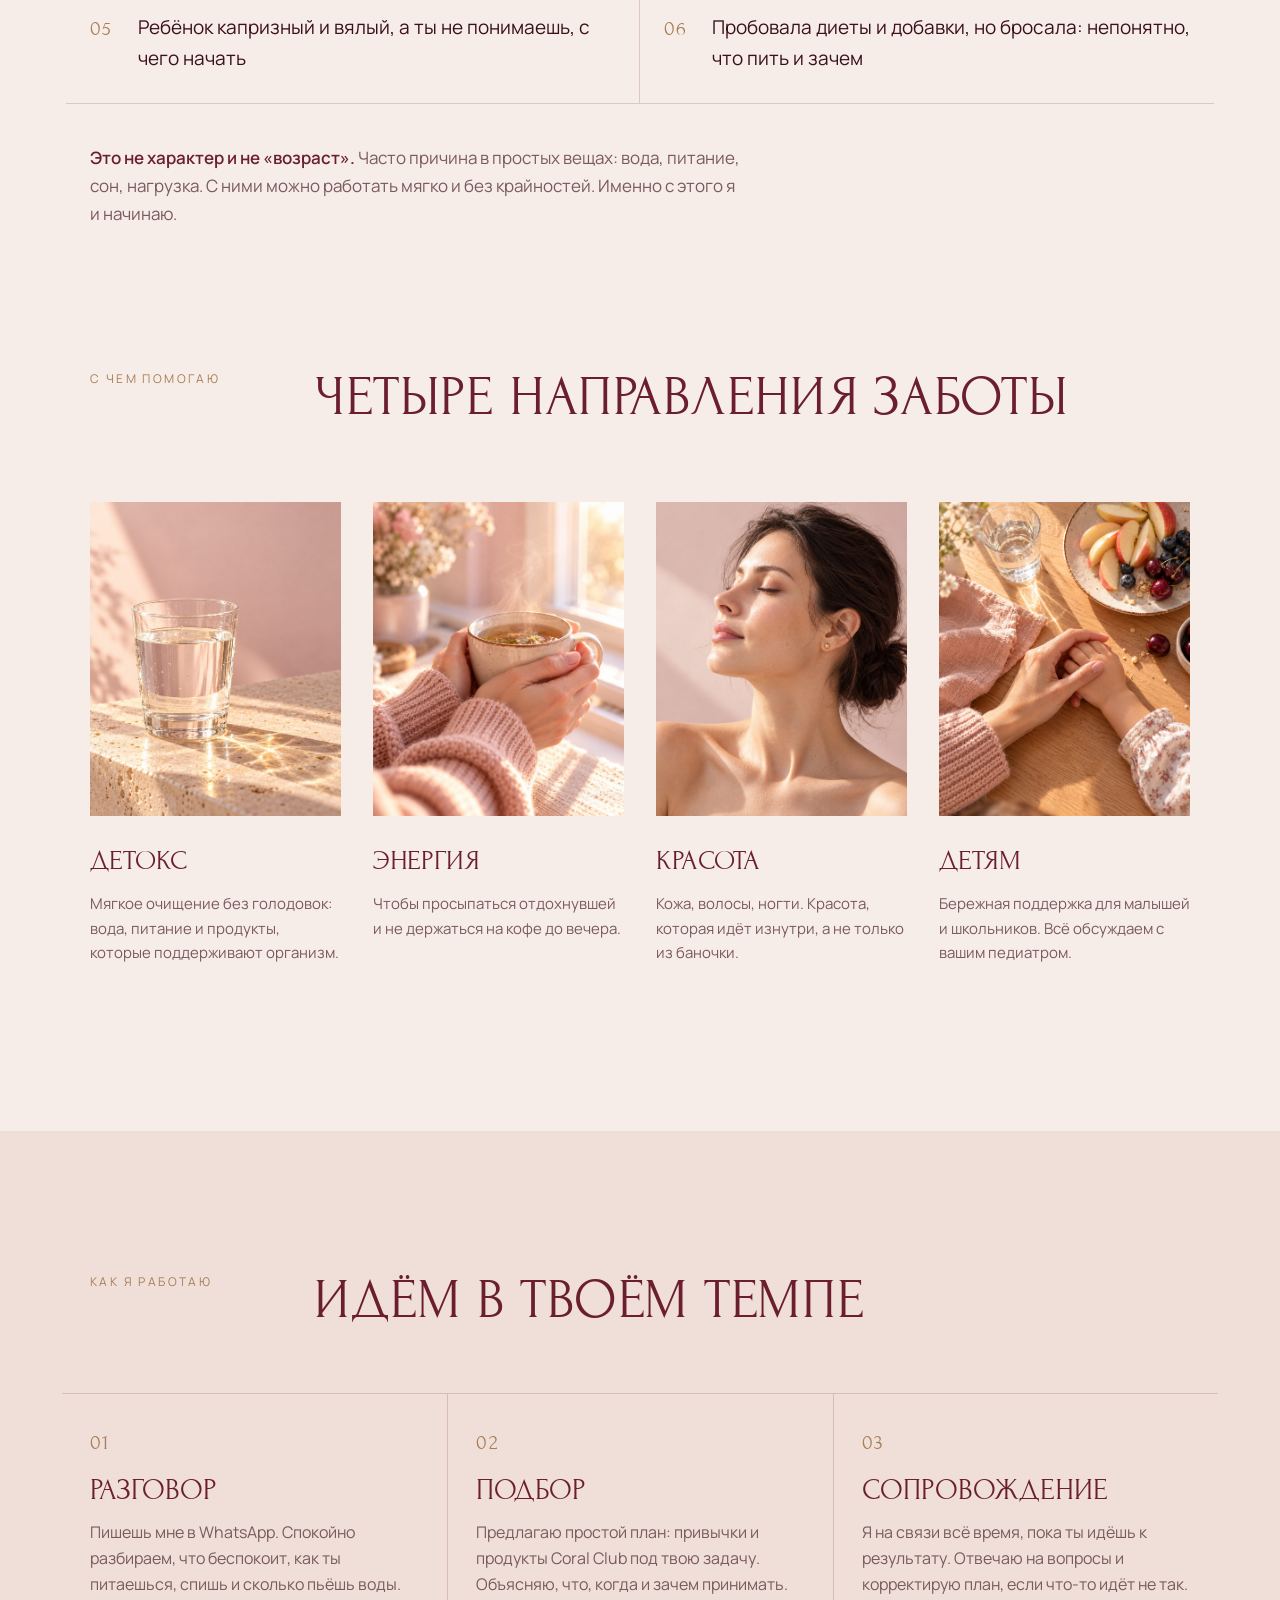
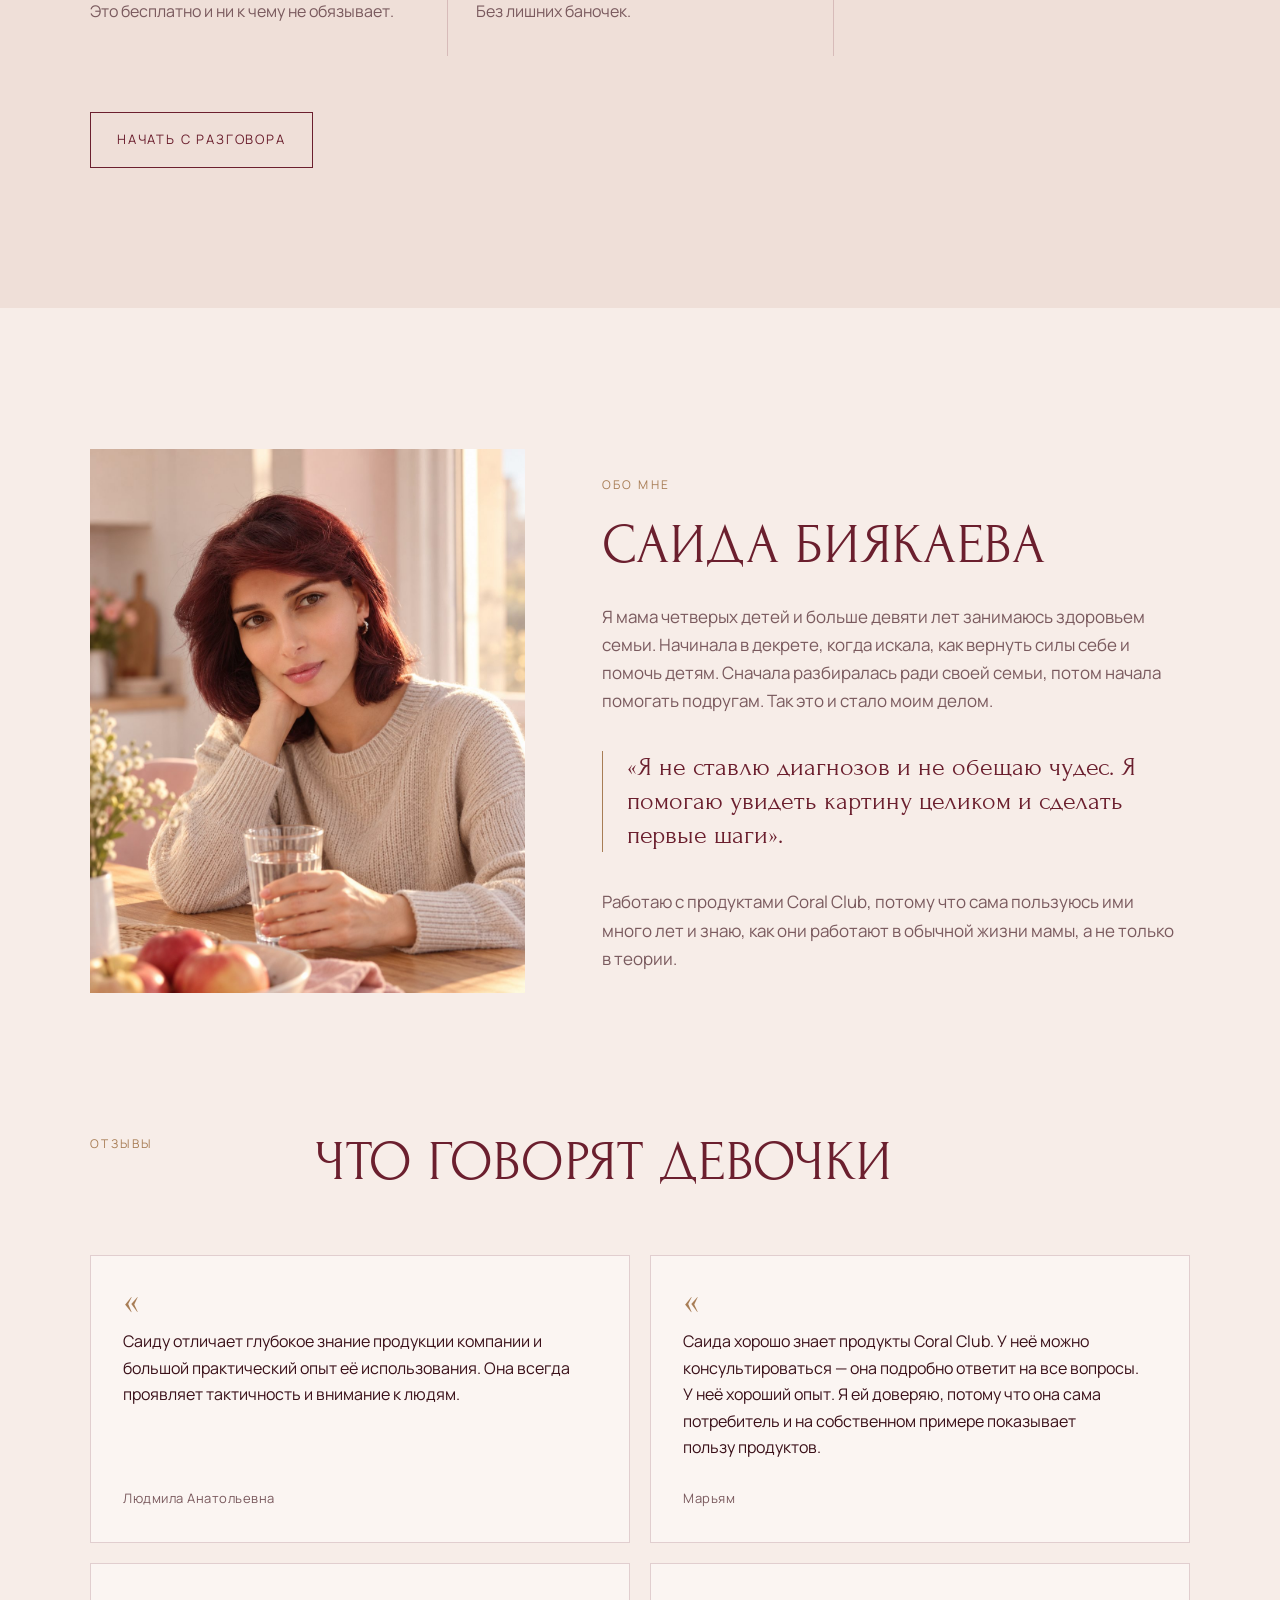
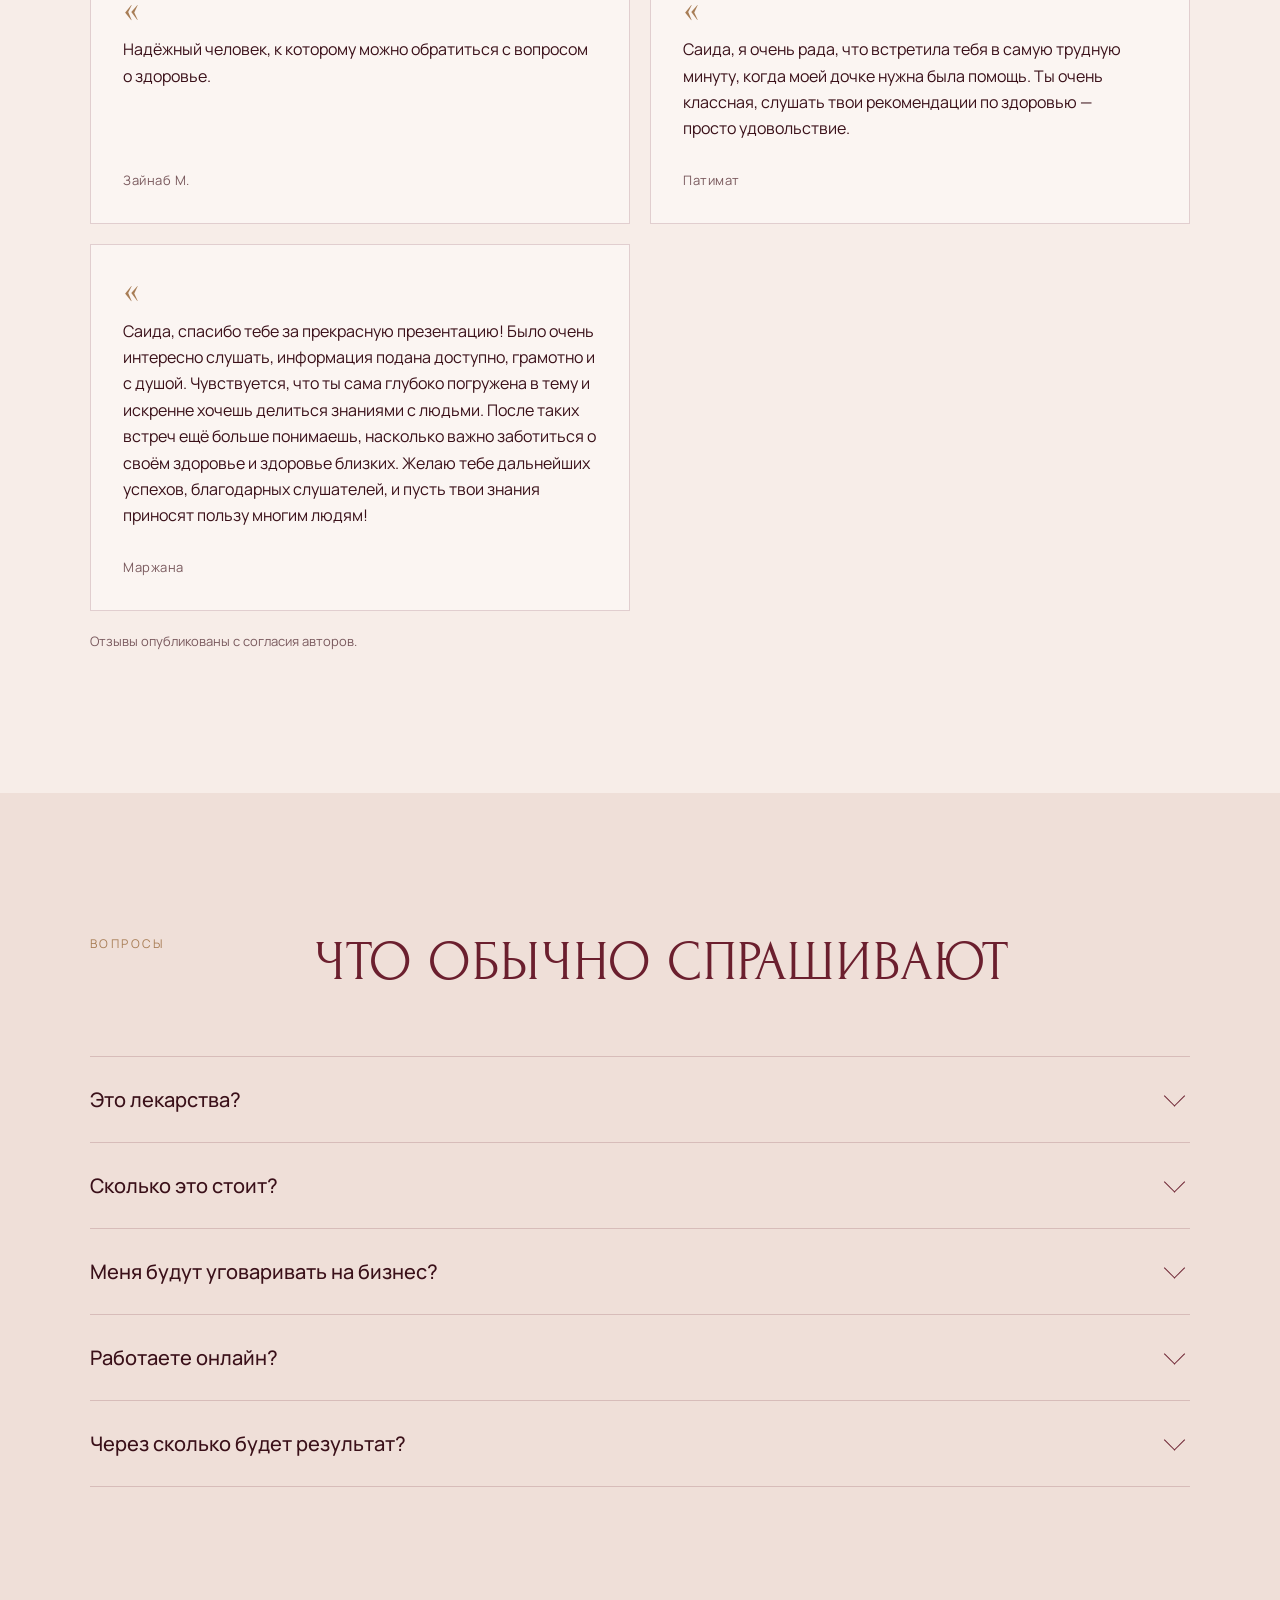
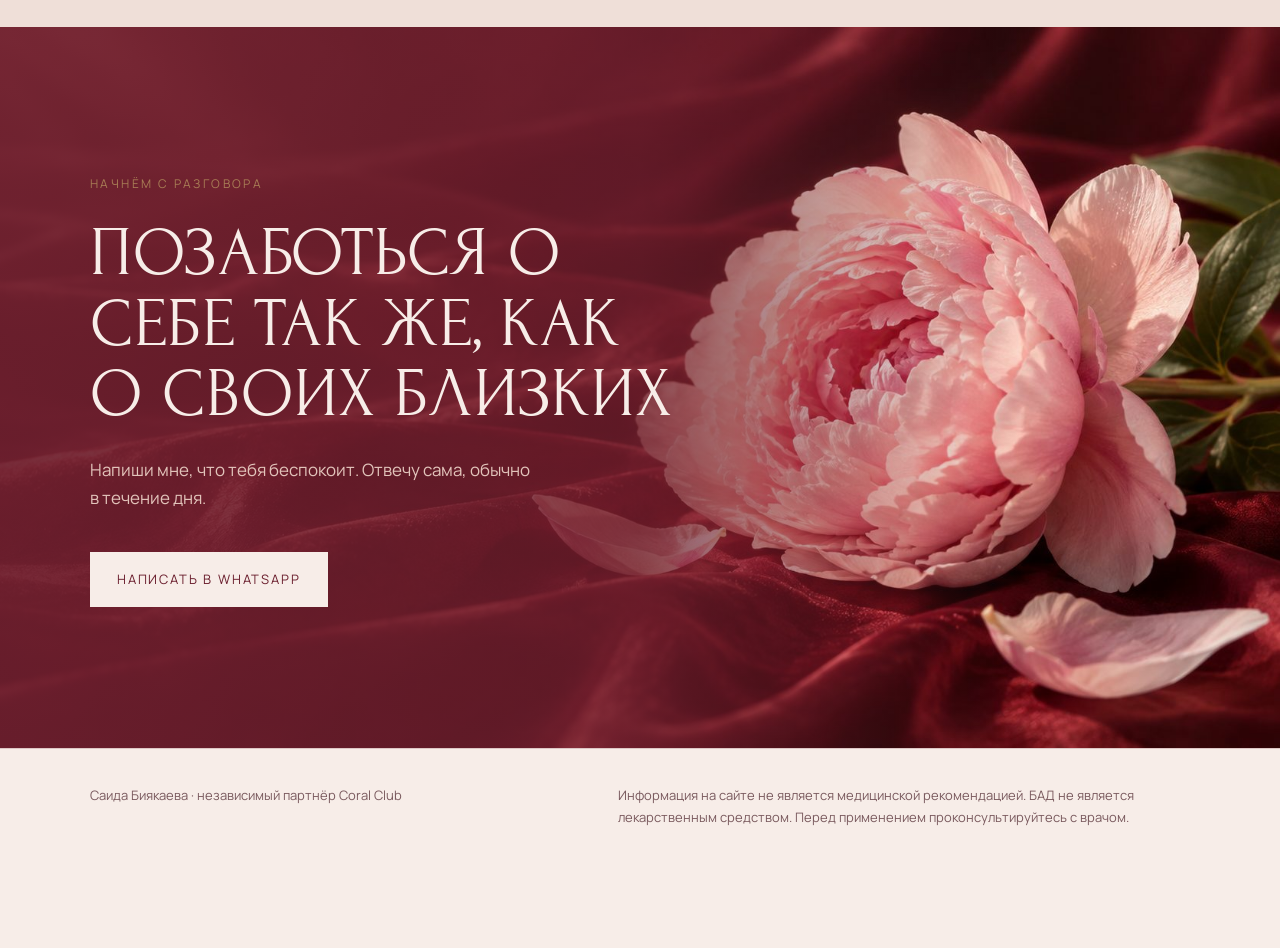
==== commit 5f225558: "Шрифты на самом сайте вместо Google Fonts: страница не ждёт внешних серверов Co-Authored-By: Claude " ====
--- a/index.html
+++ b/index.html
@@ -6,9 +6,7 @@
 <title>Саида Биякаева — сопровождение здоровья</title>
 <meta name="robots" content="noindex, nofollow">
 <meta name="description" content="Саида Биякаева, наставник по здоровью и партнёр Coral Club. Мягкое сопровождение для женщин и детей: вода, детокс, энергия, красота.">
-<link rel="preconnect" href="https://fonts.googleapis.com">
-<link rel="preconnect" href="https://fonts.gstatic.com" crossorigin>
-<link href="https://fonts.googleapis.com/css2?family=Forum&family=Manrope:wght@400;500;600&display=swap" rel="stylesheet">
+<link rel="stylesheet" href="fonts/fonts.css">
 <style>
   /* Палитры: data-theme на <html>. Бордо Саиды — только текст, кнопки, линии. */
   :root,[data-theme="powder"]{
--- a/fonts/fonts.css
+++ b/fonts/fonts.css
@@ -0,0 +1,108 @@
+/* cyrillic */
+@font-face {
+  font-family: 'Cormorant Garamond';
+  font-style: normal;
+  font-weight: 500;
+  font-display: swap;
+  src: url(cormorant-garamond-cyrillic-4f4a82.woff2) format('woff2');
+  unicode-range: U+0301, U+0400-045F, U+0490-0491, U+04B0-04B1, U+2116;
+}
+/* latin */
+@font-face {
+  font-family: 'Cormorant Garamond';
+  font-style: normal;
+  font-weight: 500;
+  font-display: swap;
+  src: url(cormorant-garamond-latin-2fed1d.woff2) format('woff2');
+  unicode-range: U+0000-00FF, U+0131, U+0152-0153, U+02BB-02BC, U+02C6, U+02DA, U+02DC, U+0304, U+0308, U+0329, U+2000-206F, U+20AC, U+2122, U+2191, U+2193, U+2212, U+2215, U+FEFF, U+FFFD;
+}
+/* cyrillic */
+@font-face {
+  font-family: 'Cormorant Garamond';
+  font-style: normal;
+  font-weight: 600;
+  font-display: swap;
+  src: url(cormorant-garamond-cyrillic-4f4a82.woff2) format('woff2');
+  unicode-range: U+0301, U+0400-045F, U+0490-0491, U+04B0-04B1, U+2116;
+}
+/* latin */
+@font-face {
+  font-family: 'Cormorant Garamond';
+  font-style: normal;
+  font-weight: 600;
+  font-display: swap;
+  src: url(cormorant-garamond-latin-2fed1d.woff2) format('woff2');
+  unicode-range: U+0000-00FF, U+0131, U+0152-0153, U+02BB-02BC, U+02C6, U+02DA, U+02DC, U+0304, U+0308, U+0329, U+2000-206F, U+20AC, U+2122, U+2191, U+2193, U+2212, U+2215, U+FEFF, U+FFFD;
+}
+/* cyrillic */
+@font-face {
+  font-family: 'Forum';
+  font-style: normal;
+  font-weight: 400;
+  font-display: swap;
+  src: url(forum-cyrillic-6cb943.woff2) format('woff2');
+  unicode-range: U+0301, U+0400-045F, U+0490-0491, U+04B0-04B1, U+2116;
+}
+/* latin */
+@font-face {
+  font-family: 'Forum';
+  font-style: normal;
+  font-weight: 400;
+  font-display: swap;
+  src: url(forum-latin-8c9097.woff2) format('woff2');
+  unicode-range: U+0000-00FF, U+0131, U+0152-0153, U+02BB-02BC, U+02C6, U+02DA, U+02DC, U+0304, U+0308, U+0329, U+2000-206F, U+20AC, U+2122, U+2191, U+2193, U+2212, U+2215, U+FEFF, U+FFFD;
+}
+/* cyrillic */
+@font-face {
+  font-family: 'Manrope';
+  font-style: normal;
+  font-weight: 400;
+  font-display: swap;
+  src: url(manrope-cyrillic-9f2868.woff2) format('woff2');
+  unicode-range: U+0301, U+0400-045F, U+0490-0491, U+04B0-04B1, U+2116;
+}
+/* latin */
+@font-face {
+  font-family: 'Manrope';
+  font-style: normal;
+  font-weight: 400;
+  font-display: swap;
+  src: url(manrope-latin-66cfc0.woff2) format('woff2');
+  unicode-range: U+0000-00FF, U+0131, U+0152-0153, U+02BB-02BC, U+02C6, U+02DA, U+02DC, U+0304, U+0308, U+0329, U+2000-206F, U+20AC, U+2122, U+2191, U+2193, U+2212, U+2215, U+FEFF, U+FFFD;
+}
+/* cyrillic */
+@font-face {
+  font-family: 'Manrope';
+  font-style: normal;
+  font-weight: 500;
+  font-display: swap;
+  src: url(manrope-cyrillic-9f2868.woff2) format('woff2');
+  unicode-range: U+0301, U+0400-045F, U+0490-0491, U+04B0-04B1, U+2116;
+}
+/* latin */
+@font-face {
+  font-family: 'Manrope';
+  font-style: normal;
+  font-weight: 500;
+  font-display: swap;
+  src: url(manrope-latin-66cfc0.woff2) format('woff2');
+  unicode-range: U+0000-00FF, U+0131, U+0152-0153, U+02BB-02BC, U+02C6, U+02DA, U+02DC, U+0304, U+0308, U+0329, U+2000-206F, U+20AC, U+2122, U+2191, U+2193, U+2212, U+2215, U+FEFF, U+FFFD;
+}
+/* cyrillic */
+@font-face {
+  font-family: 'Manrope';
+  font-style: normal;
+  font-weight: 600;
+  font-display: swap;
+  src: url(manrope-cyrillic-9f2868.woff2) format('woff2');
+  unicode-range: U+0301, U+0400-045F, U+0490-0491, U+04B0-04B1, U+2116;
+}
+/* latin */
+@font-face {
+  font-family: 'Manrope';
+  font-style: normal;
+  font-weight: 600;
+  font-display: swap;
+  src: url(manrope-latin-66cfc0.woff2) format('woff2');
+  unicode-range: U+0000-00FF, U+0131, U+0152-0153, U+02BB-02BC, U+02C6, U+02DA, U+02DC, U+0304, U+0308, U+0329, U+2000-206F, U+20AC, U+2122, U+2191, U+2193, U+2212, U+2215, U+FEFF, U+FFFD;
+}
